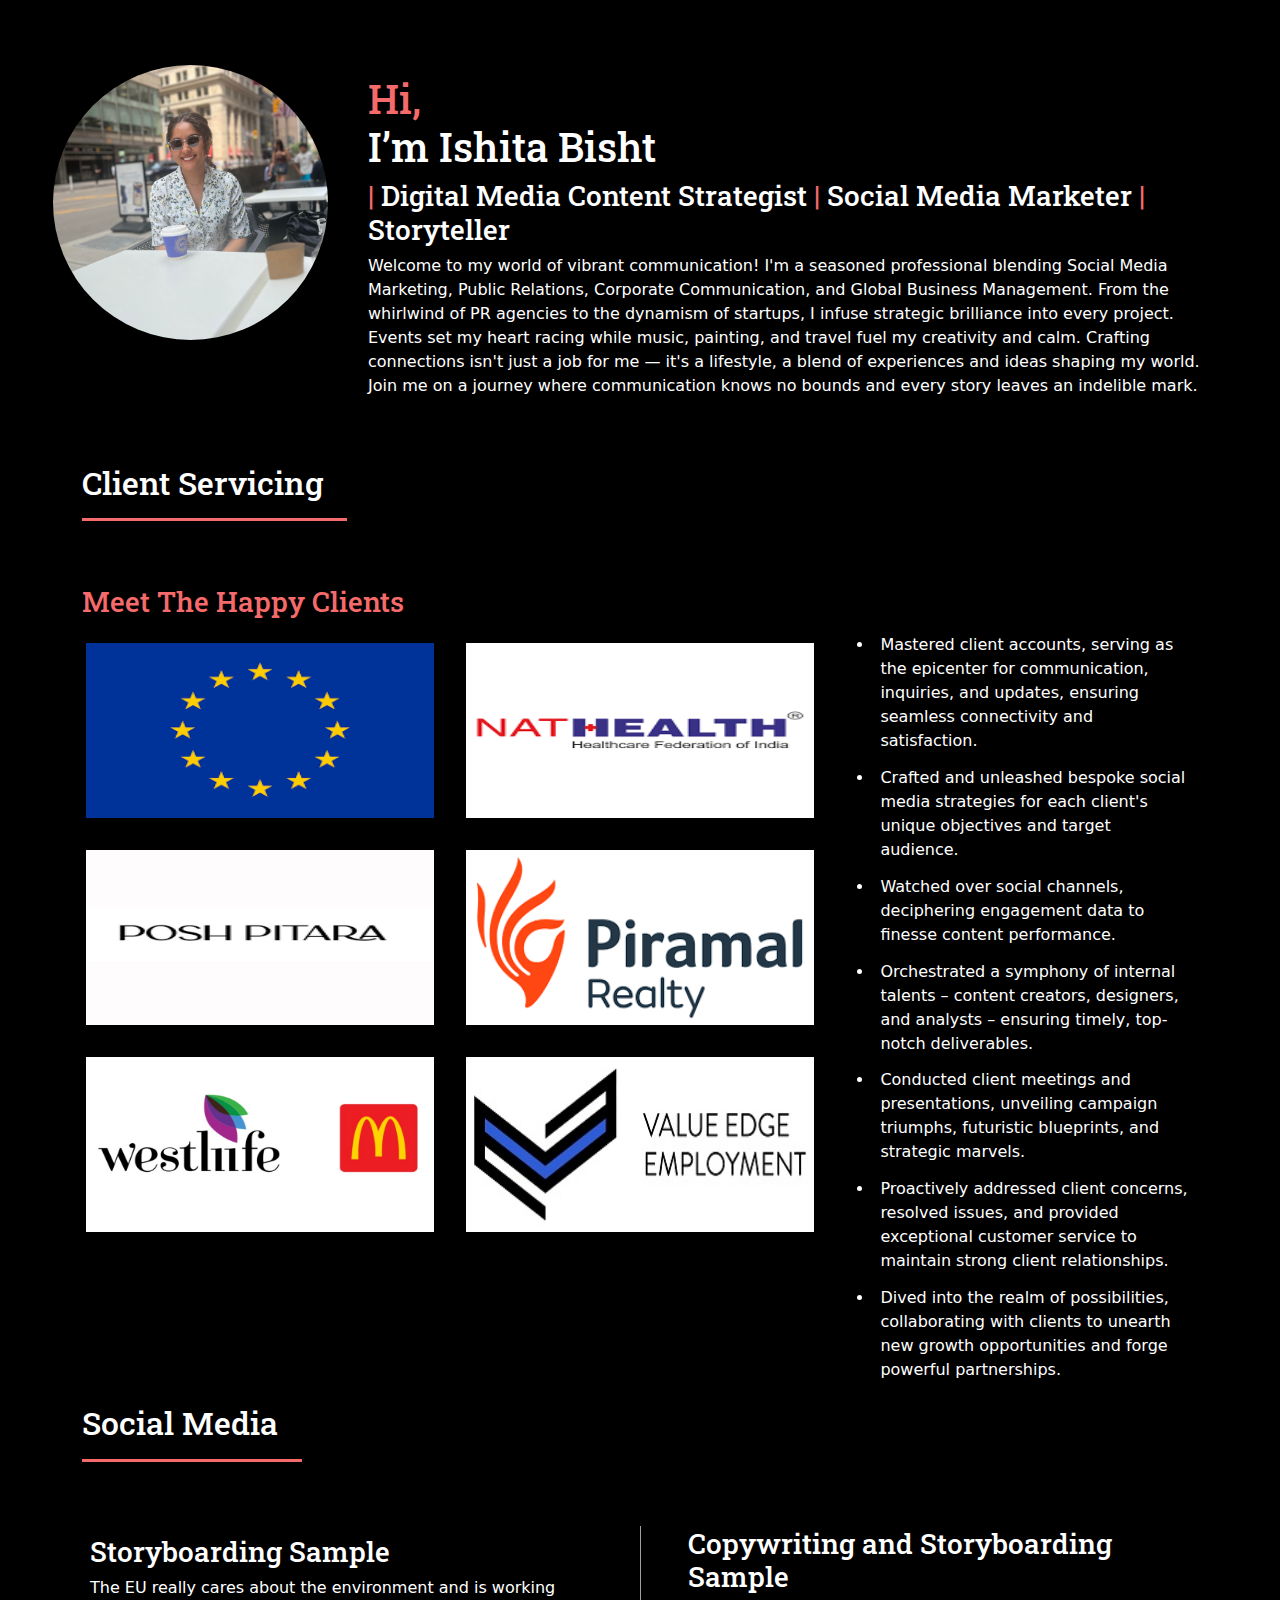
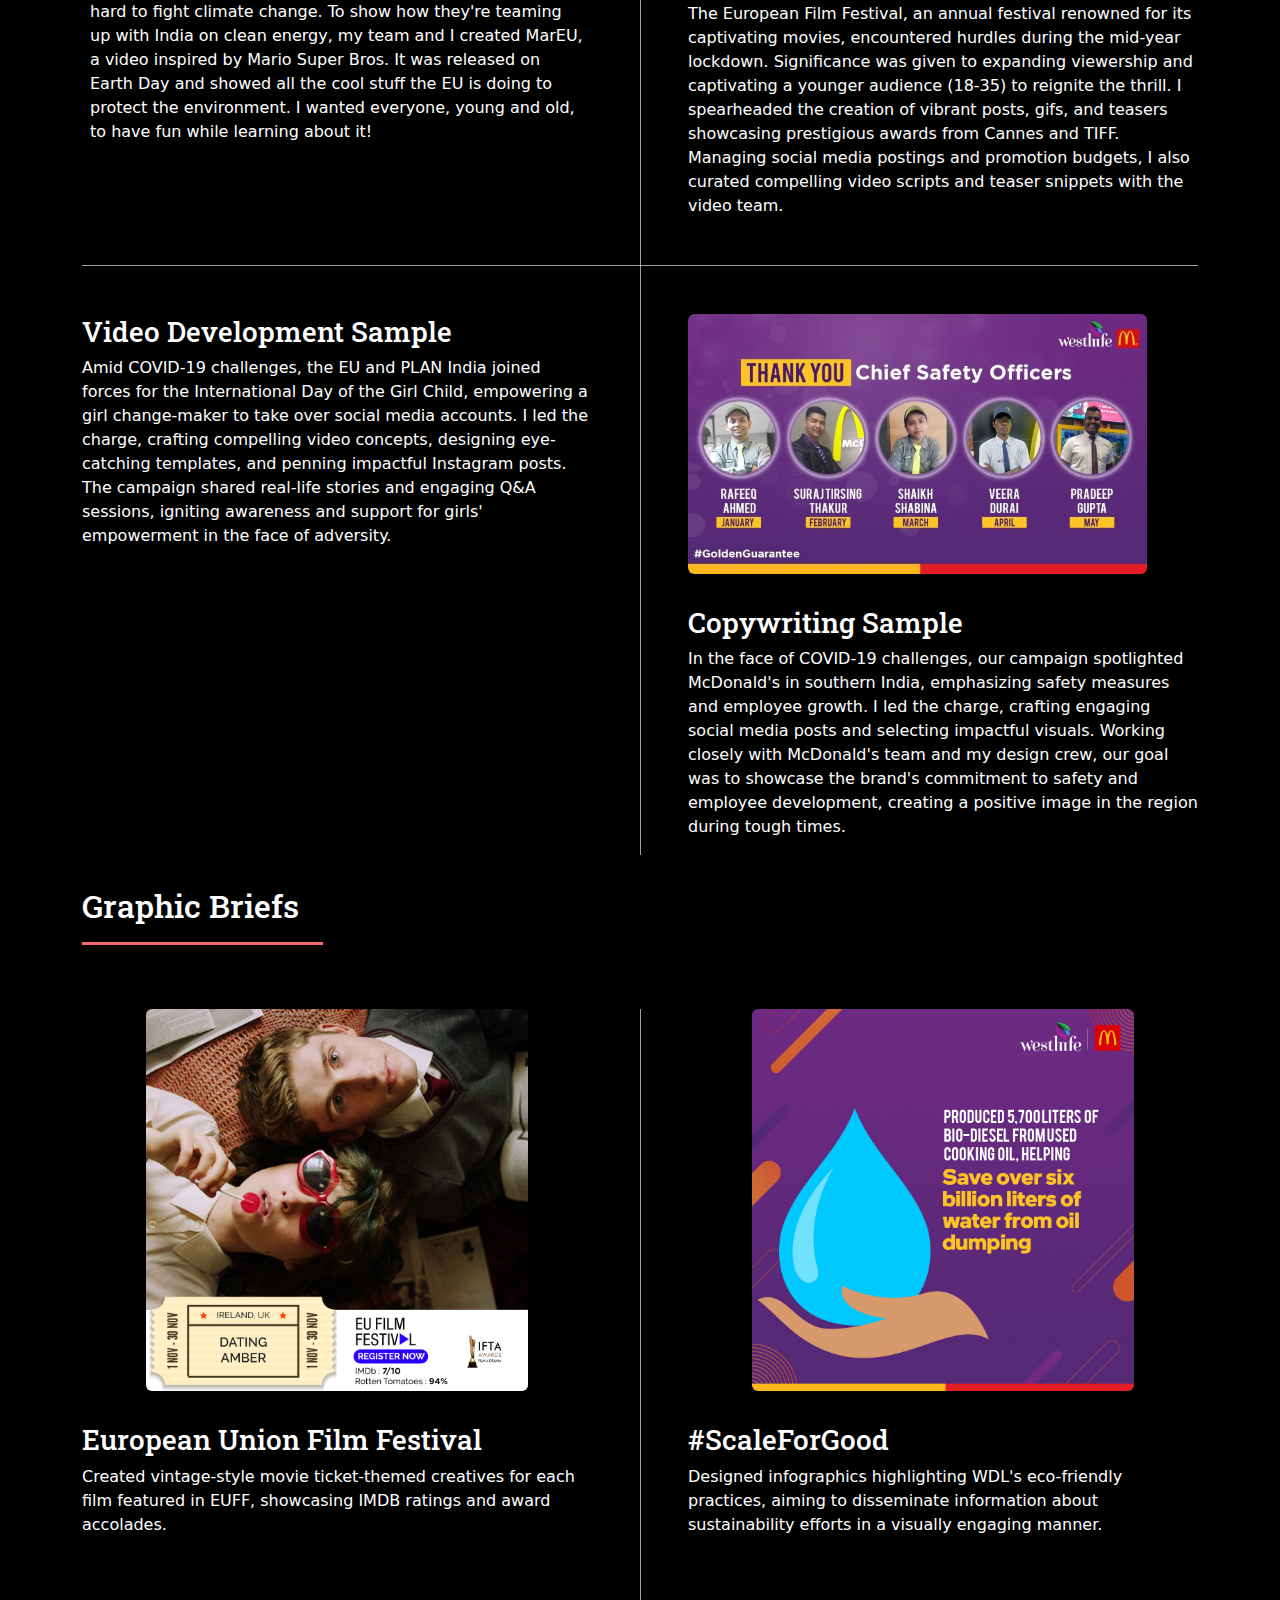
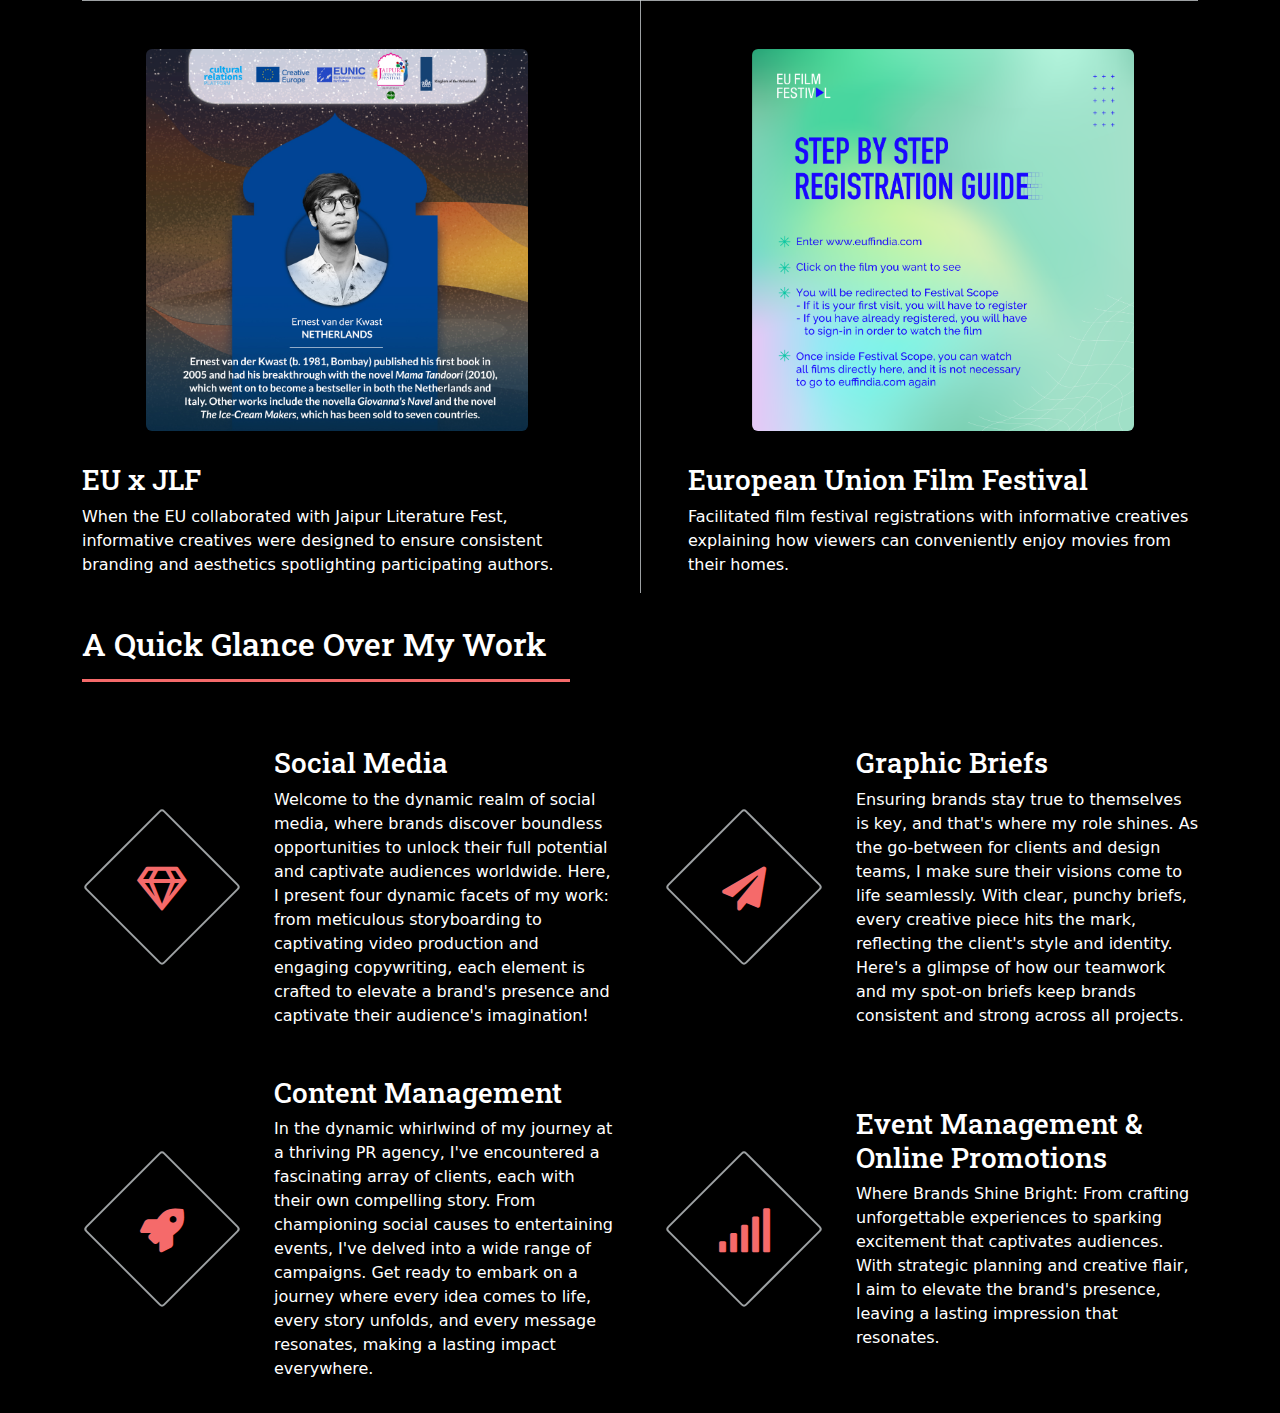
==== index.html @ 65bbedd8 "profile-designation fix" ====
<!DOCTYPE HTML>
<!--
	Editorial by HTML5 UP
	html5up.net | @ajlkn
	Free for personal and commercial use under the CCA 3.0 license (html5up.net/license)
-->
<html>

<head>
	<title>Ishita's Portfolio</title>
	<meta charset="utf-8" />
	<meta name="viewport" content="width=device-width, initial-scale=1, user-scalable=no" />
	<link rel="stylesheet" href="assets/css/main.css" />
	<!-- Bootstrap CSS -->
	<link href="https://cdn.jsdelivr.net/npm/bootstrap@5.3.0-alpha1/dist/css/bootstrap.min.css" rel="stylesheet">
	<!-- Bootstrap JavaScript (optional, if you need Bootstrap's JavaScript features) -->
	<script src="https://cdn.jsdelivr.net/npm/bootstrap@5.3.0-alpha1/dist/js/bootstrap.bundle.min.js"></script>

</head>

<body class="is-preload bg-black text-white">

	<!-- Wrapper -->
	<div id="wrapper">

		<!-- Main -->
		<div id="main">
			<div class="inner">

				<!-- Header -->
				<!-- <header id="header">
					<a href="index.html" class="logo"><strong>Portfolio</strong></a>
					<ul class="icons">
						<li><a href="#" class="icon brands fa-twitter"><span class="label">Twitter</span></a></li>
						<li><a href="#" class="icon brands fa-facebook-f"><span class="label">Facebook</span></a></li>
						<li><a href="https://www.linkedin.com/in/ishita-bisht/" target="_blank"
								class="icon brands fa-linkedin"><span class="label">LinkedIn</span></a></li>
						<li><a href="" class="icon brands fa-instagram"><span class="label">Instagram</span></a></li>
						<li><a href="#" class="icon brands fa-medium-m"><span class="label">Medium</span></a></li>
					</ul>
				</header> -->

				<!-- Banner -->
				<section id="banner">
					<div class="content row">
						<div class="description-container p-0">
							<div class="header">
								<div class="header-content-description row">
									<div class="col-md-3 card">
										<div class="image-container">
											<img src="images/self.jpg" class="rounded-circle" alt="Circular Image">
										</div>
										<div class="pt-3">
											<!-- <h6><i class="fa fa-envelope"></i> : <a
													href="mailto:ishita.bisht97@gmail.com">ishita.bisht97@gmail.com</a>
												<br>
												<i class="fas fa-phone-square-alt"> : </i> +1 647-330-8936
											</h6> -->
										</div>

									</div>
									<div class="col-md-9">
										<div class="header-content-about-description">
											<h1><span class="color-accent">Hi, </span> <br>I’m Ishita Bisht<br /></h1>
											<h3 class="profile-designation"><span class="color-accent"><br class="d-block d-sm-none">|</span>
												Digital Media Content Strategist <br class="d-block d-sm-none"> <span
													class="color-accent">| </span>
												Social Media Marketer <br class="d-block d-sm-none"> <span
													class="color-accent">| </span>Storyteller</h3>
											<div class="description">
												<p class="d-none d-sm-block">Welcome to my world of vibrant
													communication! I'm a seasoned professional blending Social Media
													Marketing, Public Relations, Corporate Communication, and Global
													Business Management. From the whirlwind of PR agencies to the
													dynamism of startups, I infuse strategic brilliance into every
													project. Events set my heart racing while music, painting, and
													travel fuel my creativity and calm. Crafting connections isn't just
													a job for me — it's a lifestyle, a blend of experiences and ideas
													shaping my world. Join me on a journey where communication knows no
													bounds and every story leaves an indelible mark. </p>
											</div>
											<p class="d-block d-sm-none">
												Welcome to my world of vibrant communication! I'm Ishita Bisht, a
												seasoned professional blending Social Media Marketing, Public
												Relations, Corporate Communication, and Global Business Management.
											</p>
										</div>
									</div>

								</div>

							</div>





						</div>

					</div>
			</div>

			<!-- <span class="image object profile">
									<img src="images/pic10.jpg" alt="" />
								</span> -->



			</section>

			<!-- Clients -->
			<section id="clients" class="section-bg">

				<div class="container">

					<div class="section-header">
						<header class="major">
							<h2>Client Servicing</h2>
						</header>

					</div>

					<div class="row">
						<h3 class="color-accent">Meet The Happy Clients</h3>
						<!-- Client Logos -->
						<div class="col-lg-8 col-md-8 col-sm-12 mb-4">
							<div class="row justify-content-around">
								<div class="col-xs-12 col-md-6 col-lg-6 col-xl-6 p-3">
									<div class="client-logo">
										<img src="images/EU_Logo.png" class="img-fluid" alt="">
										<div class="client-name-container">
											<!-- <span class="client-name-description">1) European Union</span> -->
										</div>
									</div>
								</div>
								<div class="col-xs-12 col-md-6 col-lg-6 col-xl-6 p-3">
									<div class="client-logo">
										<img src="images/NAT_Logo.png" class="img-fluid" alt="">
										<div class="client-name-container">
											<!-- <span class="client-name-description">2) Healthcare Federation of India</span> -->
										</div>
									</div>
								</div>
								<div class="col-xs-12 col-md-6 col-lg-6 col-xl-6 p-3">
									<div class="client-logo">
										<img src="images/PostPitara.png" class="img-fluid" alt="">
										<div class="client-name-container">
											<!-- <span class="client-name-description">3) Posh Pitara</span> -->
										</div>
									</div>
								</div>
								<div class="col-xs-12 col-md-6 col-lg-6 col-xl-6 p-3">
									<div class="client-logo">
										<img src="images/Primal_Logo.png" class="img-fluid" alt="">
										<div class="client-name-container">
											<!-- <span class="client-name-description">3) Posh Pitara</span> -->
										</div>
									</div>
								</div>
								<div class="col-xs-12 col-md-6 col-lg-6 col-xl-6 p-3">
									<div class="client-logo">
										<img src="images/WestlifeDevelopmentLogo.jpg" class="img-fluid" alt="">
										<div class="client-name-container">
											<!-- <span class="client-name-description">3) Posh Pitara</span> -->
										</div>
									</div>
								</div>
								<div class="col-xs-12 col-md-6 col-lg-6 col-xl-6 p-3">
									<div class="client-logo">
										<img src="images/VEE_Logo.jpeg" class="img-fluid" alt="">
										<div class="client-name-container">
											<!-- <span class="client-name-description">3) Posh Pitara</span> -->
										</div>
									</div>
								</div>
								<!-- Add more client logos as needed -->
							</div>
						</div>

						<!-- Bullet Points -->
						<div class="col-lg-4 col-md-4 col-sm-12">
							<div class="bullet-point-container">
								<ul>
									<li>Mastered client accounts, serving as the epicenter for communication, inquiries,
										and updates, ensuring seamless connectivity and satisfaction.</li>
									<li>Crafted and unleashed bespoke social media strategies for each client's unique
										objectives and target audience.</li>
									<li>Watched over social channels, deciphering engagement data to finesse content
										performance.</li>
									<li>Orchestrated a symphony of internal talents – content creators, designers, and
										analysts – ensuring timely, top-notch deliverables.</li>
									<li>Conducted client meetings and presentations, unveiling campaign triumphs,
										futuristic blueprints, and strategic marvels.</li>
									<li>Proactively addressed client concerns, resolved issues, and provided exceptional
										customer service to maintain strong client relationships.</li>
									<li>Dived into the realm of possibilities, collaborating with clients to unearth new
										growth opportunities and forge powerful partnerships.</li>
								</ul>
							</div>
						</div>
					</div>

					<!-- Add more rows for additional clients if needed -->

				</div>
			</section>

			<!-- Social Media Section -->
			<section id="socialMedia">
				<div class="container">
					<header class="major">
						<h2>Social Media</h2>
					</header>
					<div class="posts">
						<article>
							<div class="p-2">
								<a href="https://www.instagram.com/p/CN9RkbcHGs9/">
								<blockquote class="instagram-media"
									data-instgrm-permalink="https://www.instagram.com/p/CN9RkbcHGs9/"
									data-instgrm-version="13">
								</blockquote>
								</a>
								<h3>Storyboarding Sample</h3>
								<p>The EU really cares about the environment and is working hard to fight climate
									change. To show how they're teaming up with India on clean energy, my team and I
									created MarEU, a video inspired by Mario Super Bros. It was released on Earth Day
									and showed all the cool stuff the EU is doing to protect the environment. I wanted
									everyone, young and old, to have fun while learning about it!</p>
							</div>

						</article>
						<article>
							<a href="https://www.instagram.com/p/CQYXyMuDKpq/">
							<blockquote class="instagram-media"
								data-instgrm-permalink="https://www.instagram.com/p/CQYXyMuDKpq/"
								data-instgrm-version="13"></blockquote>
							</a>
							<h3>Copywriting and Storyboarding Sample</h3>
							<p>The European Film Festival, an annual festival renowned for its captivating movies, encountered hurdles during the
								mid-year lockdown. Significance was given to expanding viewership and captivating a younger audience (18-35) to
								reignite the thrill. I spearheaded the creation of vibrant posts, gifs, and teasers showcasing prestigious awards
								from Cannes and TIFF. Managing social media postings and promotion budgets, I also curated compelling video scripts
								and teaser snippets with the video team.</p>

						</article>
						<article>
							<a href="https://www.instagram.com/p/CU5A7CZFeb8/">
							<blockquote class="instagram-media"
								data-instgrm-permalink="https://www.instagram.com/p/CU5A7CZFeb8/"
								data-instgrm-version="13"></blockquote>
							</a>
							<h3>Video Development Sample</h3>
							<p>Amid COVID-19 challenges, the EU and PLAN India joined forces for the International Day of the Girl Child, empowering
								a girl change-maker to take over social media accounts. I led the charge, crafting compelling video concepts,
								designing eye-catching templates, and penning impactful Instagram posts. The campaign shared real-life stories and
								engaging Q&A sessions, igniting awareness and support for girls' empowerment in the face of adversity.</p>
							</article>
						<article>
							<div class="linkedStoryBoardSample">
								<a href="https://www.linkedin.com/in/pradeep-gupta-9b5470193/recent-activity/all/"
									class="image"><img src="images/pic05.jpg" alt="" /></a>
								<h3>Copywriting Sample</h3>
								<p>In the face of COVID-19 challenges, our campaign spotlighted McDonald's in southern India, emphasizing safety
									measures and employee growth. I led the charge, crafting engaging social media posts and selecting impactful
									visuals. Working closely with McDonald's team and my design crew, our goal was to showcase the brand's commitment to
									safety and employee development, creating a positive image in the region during tough times.</p>
						</article>
					</div>

					<!-- Section -->
					<section>
						<header class="major">
							<h2>Graphic Briefs</h2>
						</header>
						<div class="posts">
							<article>
								<div class="Graphicbrief image"><img src="images/Graphicbrief1.jpg" alt="" /></div>
								<h3>European Union Film Festival</h3>
								<p>Created vintage-style movie ticket-themed creatives for each film featured in EUFF,
									showcasing IMDB ratings and award accolades.</p>
								<ul class="actions">
									<!-- <li><a href="https://www.linkedin.com/in/pradeep-gupta-9b5470193/recent-activity/all/"
												class="button">More</a></li> -->
								</ul>
							</article>
							<article>
								<div class="Graphicbrief image"><img src="images/GraphicBrief2.jpg" alt="" /></div>
								<h3>#ScaleForGood</h3>
								<p>Designed infographics highlighting WDL's eco-friendly practices, aiming to
									disseminate information about sustainability efforts in a visually engaging manner.
								</p>
								<ul class="actions">
									<!-- <li><a href="#" class="button">More</a></li> -->
								</ul>
							</article>
							<article>
								<div class="Graphicbrief image"><img src="images/GraphicBrief3.jpg" alt="" /></div>
								<h3>EU x JLF</h3>
								<p>When the EU collaborated with Jaipur Literature Fest, informative creatives were
									designed to ensure consistent branding and aesthetics spotlighting participating
									authors.</p>
								<ul class="actions">
									<!-- <li><a href="#" class="button">More</a></li> -->
								</ul>
							</article>
							<article>
								<div class="Graphicbrief image"><img src="images/GraphicBrief4.png" alt="" /></div>
								<h3>European Union Film Festival</h3>
								<p>Facilitated film festival registrations with informative creatives explaining how
									viewers can conveniently enjoy movies from their homes.</p>
								<ul class="actions">
									<!-- <li><a href="#" class="button">More</a></li> -->
								</ul>
							</article>

						</div>
					</section>

					<!-- Section - Quick Glance Over My Work -->
					<section>
						<header class="major">
							<h2>A Quick Glance Over My Work</h2>
						</header>
						<div class="features">
							<article>
								<span class="icon fa-gem"></span>
								<div class="content">
									<h3>Social Media</h3>
									<p>Welcome to the dynamic realm of social media, where brands discover boundless
										opportunities to unlock their full potential and captivate audiences worldwide.
										Here, I present four dynamic facets of my work: from meticulous storyboarding to
										captivating video production and engaging copywriting, each element is crafted
										to elevate a brand's presence and captivate their audience's imagination!</p>
								</div>
							</article>
							<article>
								<span class="icon solid fa-paper-plane"></span>
								<div class="content">
									<h3>Graphic Briefs </h3>
									<p>Ensuring brands stay true to themselves is key, and that's where my role shines.
										As the go-between for clients and design teams, I make sure their visions come
										to life seamlessly. With clear, punchy briefs, every creative piece hits the
										mark, reflecting the client's style and identity. Here's a glimpse of how our
										teamwork and my spot-on briefs keep brands consistent and strong across all
										projects.</p>
								</div>
							</article>
							<article>
								<span class="icon solid fa-rocket"></span>
								<div class="content">
									<h3>Content Management</h3>
									<p>In the dynamic whirlwind of my journey at a thriving PR agency, I've encountered a fascinating array of clients, each
										with their own compelling story. From championing social causes to entertaining events, I've delved into a wide
										range of campaigns. Get ready to embark on a journey where every idea comes to life, every story unfolds, and every
										message resonates, making a lasting impact everywhere.</p>
									</div>
							</article>
							<article>
								<span class="icon solid fa-signal"></span>
								<div class="content">
									<h3>Event Management & Online Promotions</h3>
									<p>Where Brands Shine Bright: From crafting unforgettable experiences to sparking
										excitement that captivates audiences. With strategic planning and creative
										flair, I aim to elevate the brand's presence, leaving a lasting impression that
										resonates.</p>
								</div>
							</article>
						</div>
					</section>

				</div>

			</section>
		</div>


	</div>
	</div>

	</div>

	<!-- Scripts -->
	<script src="assets/js/jquery.min.js"></script>
	<script src="assets/js/browser.min.js"></script>
	<script src="assets/js/breakpoints.min.js"></script>
	<script src="assets/js/util.js"></script>
	<script src="assets/js/main.js"></script>
	<script async="" src="//www.instagram.com/embed.js"></script>

</body>

</html>
---- assets/css/main.css ----
@import url(fontawesome-all.min.css);
@import url("https://fonts.googleapis.com/css?family=Open+Sans:400,600,400italic,600italic|Roboto+Slab:400,700");
/*
	Editorial by HTML5 UP
	html5up.net | @ajlkn
	Free for personal and commercial use under the CCA 3.0 license (html5up.net/license)
*/
html, body, div, span, applet, object,
iframe, h1, h2, h3, h4, h5, h6, p, blockquote,
pre, a, abbr, acronym, address, big, cite,
code, del, dfn, em, img, ins, kbd, q, s, samp,
small, strike, strong, sub, sup, tt, var, b,
u, i, center, dl, dt, dd, ol, ul, li, fieldset,
form, label, legend, table, caption, tbody,
tfoot, thead, tr, th, td, article, aside,
canvas, details, embed, figure, figcaption,
footer, header, hgroup, menu, nav, output, ruby,
section, summary, time, mark, audio, video {
  margin: 0;
  padding: 0;
  border: 0;
  font-size: 100%;
  font: inherit;
  vertical-align: baseline; }

article, aside, details, figcaption, figure,
footer, header, hgroup, menu, nav, section {
  display: block; }

body {
  line-height: 1; }

ol, ul {
  list-style: none; }

blockquote, q {
  quotes: none; }
  blockquote:before, blockquote:after, q:before, q:after {
    content: '';
    content: none; }

table {
  border-collapse: collapse;
  border-spacing: 0; }

body {
  -webkit-text-size-adjust: none; }

mark {
  background-color: transparent;
  color: inherit; }

input::-moz-focus-inner {
  border: 0;
  padding: 0; }

input, select, textarea {
  -moz-appearance: none;
  -webkit-appearance: none;
  -ms-appearance: none;
  appearance: none; }

/* Basic */
@-ms-viewport {
  width: device-width; }

body {
  -ms-overflow-style: scrollbar; }

@media screen and (max-width: 480px) {
  html, body {
    min-width: 320px; } }

html {
  box-sizing: border-box; }

*, *:before, *:after {
  box-sizing: inherit; }

body {
  background: #000; }
  body.is-preload *, body.is-preload *:before, body.is-preload *:after, body.is-resizing *, body.is-resizing *:before, body.is-resizing *:after {
    -moz-animation: none !important;
    -webkit-animation: none !important;
    -ms-animation: none !important;
    animation: none !important;
    -moz-transition: none !important;
    -webkit-transition: none !important;
    -ms-transition: none !important;
    transition: none !important; }

/* Type */
body, input, select, textarea {
  color: #7f888f;
  font-family: "Open Sans", sans-serif;
  font-size: 13pt;
  font-weight: 400;
  line-height: 1.65; }
  @media screen and (max-width: 1680px) {
    body, input, select, textarea {
      font-size: 11pt; } }
  @media screen and (max-width: 1280px) {
    body, input, select, textarea {
      font-size: 10pt; } }
  @media screen and (max-width: 360px) {
    body, input, select, textarea {
      font-size: 9pt; } }

a {
  -moz-transition: color 0.2s ease-in-out, border-bottom-color 0.2s ease-in-out;
  -webkit-transition: color 0.2s ease-in-out, border-bottom-color 0.2s ease-in-out;
  -ms-transition: color 0.2s ease-in-out, border-bottom-color 0.2s ease-in-out;
  transition: color 0.2s ease-in-out, border-bottom-color 0.2s ease-in-out;
  border-bottom: dotted 1px;
  color: #f56a6a;
  text-decoration: none; }
  a:hover {
    border-bottom-color: #f56a6a;
    color: #fff !important;}
    a:hover strong {
      color: inherit; }

strong, b {
  color: #3d4449;
  font-weight: 600; }

em, i {
  font-style: italic; }

p {
  margin: 0 0 2em 0; }

h1, h2, h3, h4, h5, h6 {
  color: #ffffff;
  font-family: "Roboto Slab", serif;
  font-weight: 700;
  line-height: 1.5;
  margin: 0 0 1em 0; }
  h1 a, h2 a, h3 a, h4 a, h5 a, h6 a {
    color: inherit;
    text-decoration: none;
    border-bottom: 0; }

h1 {
  font-size: 4em;
  margin: 0 0 0.5em 0;
  line-height: 1.3; }

h2 {
  font-size: 1.75em; }

h3 {
  font-size: 1.25em; }

h4 {
  font-size: 1.1em; }

h5 {
  font-size: 0.9em; }

h6 {
  font-size: 0.7em; }

@media screen and (max-width: 1680px) {
  h1 {
    font-size: 3.5em; } }

@media screen and (max-width: 980px) {
  h1 {
    font-size: 3.25em; } }

@media screen and (max-width: 736px) {
  h1 {
    font-size: 2em;
    line-height: 1.4; }
  h2 {
    font-size: 1.5em; } }

sub {
  font-size: 0.8em;
  position: relative;
  top: 0.5em; }

sup {
  font-size: 0.8em;
  position: relative;
  top: -0.5em; }

blockquote {
  border-left: solid 3px rgba(210, 215, 217, 0.75);
  font-style: italic;
  margin: 0 0 2em 0;
  padding: 0.5em 0 0.5em 2em; }

code {
  background: rgba(230, 235, 237, 0.25);
  border-radius: 0.375em;
  border: solid 1px rgba(210, 215, 217, 0.75);
  font-family: "Courier New", monospace;
  font-size: 0.9em;
  margin: 0 0.25em;
  padding: 0.25em 0.65em; }

pre {
  -webkit-overflow-scrolling: touch;
  font-family: "Courier New", monospace;
  font-size: 0.9em;
  margin: 0 0 2em 0; }
  pre code {
    display: block;
    line-height: 1.75;
    padding: 1em 1.5em;
    overflow-x: auto; }

hr {
  border: 0;
  border-bottom: solid 1px rgba(210, 215, 217, 0.75);
  margin: 2em 0; }
  hr.major {
    margin: 3em 0; }

.align-left {
  text-align: left; }

.align-center {
  text-align: center; }

.align-right {
  text-align: right; }

/* Row */
.row {
  display: flex;
  flex-wrap: wrap;
  box-sizing: border-box;
  align-items: stretch; }
  .row > * {
    box-sizing: border-box; }
  .row.gtr-uniform > * > :last-child {
    margin-bottom: 0; }
  .row.aln-left {
    justify-content: flex-start; }
  .row.aln-center {
    justify-content: center; }
  .row.aln-right {
    justify-content: flex-end; }
  .row.aln-top {
    align-items: flex-start; }
  .row.aln-middle {
    align-items: center; }
  .row.aln-bottom {
    align-items: flex-end; }
  .row > .imp {
    order: -1; }
  .row > .col-1 {
    width: 8.33333%; }
  .row > .off-1 {
    margin-left: 8.33333%; }
  .row > .col-2 {
    width: 16.66667%; }
  .row > .off-2 {
    margin-left: 16.66667%; }
  .row > .col-3 {
    width: 25%; }
  .row > .off-3 {
    margin-left: 25%; }
  .row > .col-4 {
    width: 33.33333%; }
  .row > .off-4 {
    margin-left: 33.33333%; }
  .row > .col-5 {
    width: 41.66667%; }
  .row > .off-5 {
    margin-left: 41.66667%; }
  .row > .col-6 {
    width: 50%; }
  .row > .off-6 {
    margin-left: 50%; }
  .row > .col-7 {
    width: 58.33333%; }
  .row > .off-7 {
    margin-left: 58.33333%; }
  .row > .col-8 {
    width: 66.66667%; }
  .row > .off-8 {
    margin-left: 66.66667%; }
  .row > .col-9 {
    width: 75%; }
  .row > .off-9 {
    margin-left: 75%; }
  .row > .col-10 {
    width: 83.33333%; }
  .row > .off-10 {
    margin-left: 83.33333%; }
  .row > .col-11 {
    width: 91.66667%; }
  .row > .off-11 {
    margin-left: 91.66667%; }
  .row > .col-12 {
    width: 100%; }
  .row > .off-12 {
    margin-left: 100%; }
  .row.gtr-0 {
    margin-top: 0;
    margin-left: 0em; }
    .row.gtr-0 > * {
      padding: 0 0 0 0em; }
    .row.gtr-0.gtr-uniform {
      margin-top: 0em; }
      .row.gtr-0.gtr-uniform > * {
        padding-top: 0em; }
  .row.gtr-25 {
    margin-top: 0;
    margin-left: -0.375em; }
    .row.gtr-25 > * {
      padding: 0 0 0 0.375em; }
    .row.gtr-25.gtr-uniform {
      margin-top: -0.375em; }
      .row.gtr-25.gtr-uniform > * {
        padding-top: 0.375em; }
  .row.gtr-50 {
    margin-top: 0;
    margin-left: -0.75em; }
    .row.gtr-50 > * {
      padding: 0 0 0 0.75em; }
    .row.gtr-50.gtr-uniform {
      margin-top: -0.75em; }
      .row.gtr-50.gtr-uniform > * {
        padding-top: 0.75em; }
  .row {
    margin-top: 0;
    margin-left: -1.5em; }
    .row > * {
      padding: 0 0 0 1.5em; }
    .row.gtr-uniform {
      margin-top: -1.5em; }
      .row.gtr-uniform > * {
        padding-top: 1.5em; }
  .row.gtr-150 {
    margin-top: 0;
    margin-left: -2.25em; }
    .row.gtr-150 > * {
      padding: 0 0 0 2.25em; }
    .row.gtr-150.gtr-uniform {
      margin-top: -2.25em; }
      .row.gtr-150.gtr-uniform > * {
        padding-top: 2.25em; }
  .row.gtr-200 {
    margin-top: 0;
    margin-left: -3em; }
    .row.gtr-200 > * {
      padding: 0 0 0 3em; }
    .row.gtr-200.gtr-uniform {
      margin-top: -3em; }
      .row.gtr-200.gtr-uniform > * {
        padding-top: 3em; }
  @media screen and (max-width: 1680px) {
    .row {
      display: flex;
      flex-wrap: wrap;
      box-sizing: border-box;
      align-items: stretch; }
      .row > * {
        box-sizing: border-box; }
      .row.gtr-uniform > * > :last-child {
        margin-bottom: 0; }
      .row.aln-left {
        justify-content: flex-start; }
      .row.aln-center {
        justify-content: center; }
      .row.aln-right {
        justify-content: flex-end; }
      .row.aln-top {
        align-items: flex-start; }
      .row.aln-middle {
        align-items: center; }
      .row.aln-bottom {
        align-items: flex-end; }
      .row > .imp-xlarge {
        order: -1; }
      .row > .col-1-xlarge {
        width: 8.33333%; }
      .row > .off-1-xlarge {
        margin-left: 8.33333%; }
      .row > .col-2-xlarge {
        width: 16.66667%; }
      .row > .off-2-xlarge {
        margin-left: 16.66667%; }
      .row > .col-3-xlarge {
        width: 25%; }
      .row > .off-3-xlarge {
        margin-left: 25%; }
      .row > .col-4-xlarge {
        width: 33.33333%; }
      .row > .off-4-xlarge {
        margin-left: 33.33333%; }
      .row > .col-5-xlarge {
        width: 41.66667%; }
      .row > .off-5-xlarge {
        margin-left: 41.66667%; }
      .row > .col-6-xlarge {
        width: 50%; }
      .row > .off-6-xlarge {
        margin-left: 50%; }
      .row > .col-7-xlarge {
        width: 58.33333%; }
      .row > .off-7-xlarge {
        margin-left: 58.33333%; }
      .row > .col-8-xlarge {
        width: 66.66667%; }
      .row > .off-8-xlarge {
        margin-left: 66.66667%; }
      .row > .col-9-xlarge {
        width: 75%; }
      .row > .off-9-xlarge {
        margin-left: 75%; }
      .row > .col-10-xlarge {
        width: 83.33333%; }
      .row > .off-10-xlarge {
        margin-left: 83.33333%; }
      .row > .col-11-xlarge {
        width: 91.66667%; }
      .row > .off-11-xlarge {
        margin-left: 91.66667%; }
      .row > .col-12-xlarge {
        width: 100%; }
      .row > .off-12-xlarge {
        margin-left: 100%; }
      .row.gtr-0 {
        margin-top: 0;
        margin-left: 0em; }
        .row.gtr-0 > * {
          padding: 0 0 0 0em; }
        .row.gtr-0.gtr-uniform {
          margin-top: 0em; }
          .row.gtr-0.gtr-uniform > * {
            padding-top: 0em; }
      .row.gtr-25 {
        margin-top: 0;
        margin-left: -0.375em; }
        .row.gtr-25 > * {
          padding: 0 0 0 0.375em; }
        .row.gtr-25.gtr-uniform {
          margin-top: -0.375em; }
          .row.gtr-25.gtr-uniform > * {
            padding-top: 0.375em; }
      .row.gtr-50 {
        margin-top: 0;
        margin-left: -0.75em; }
        .row.gtr-50 > * {
          padding: 0 0 0 0.75em; }
        .row.gtr-50.gtr-uniform {
          margin-top: -0.75em; }
          .row.gtr-50.gtr-uniform > * {
            padding-top: 0.75em; }
      .row {
        margin-top: 0;
        margin-left: -1.5em; }
        .row > * {
          padding: 0 0 0 1.5em; }
        .row.gtr-uniform {
          margin-top: -1.5em; }
          .row.gtr-uniform > * {
            padding-top: 1.5em; }
      .row.gtr-150 {
        margin-top: 0;
        margin-left: -2.25em; }
        .row.gtr-150 > * {
          padding: 0 0 0 2.25em; }
        .row.gtr-150.gtr-uniform {
          margin-top: -2.25em; }
          .row.gtr-150.gtr-uniform > * {
            padding-top: 2.25em; }
      .row.gtr-200 {
        margin-top: 0;
        margin-left: -3em; }
        .row.gtr-200 > * {
          padding: 0 0 0 3em; }
        .row.gtr-200.gtr-uniform {
          margin-top: -3em; }
          .row.gtr-200.gtr-uniform > * {
            padding-top: 3em; } }
  @media screen and (max-width: 1280px) {
    .row {
      display: flex;
      flex-wrap: wrap;
      box-sizing: border-box;
      align-items: stretch; }
      .row > * {
        box-sizing: border-box; }
      .row.gtr-uniform > * > :last-child {
        margin-bottom: 0; }
      .row.aln-left {
        justify-content: flex-start; }
      .row.aln-center {
        justify-content: center; }
      .row.aln-right {
        justify-content: flex-end; }
      .row.aln-top {
        align-items: flex-start; }
      .row.aln-middle {
        align-items: center; }
      .row.aln-bottom {
        align-items: flex-end; }
      .row > .imp-large {
        order: -1; }
      .row > .col-1-large {
        width: 8.33333%; }
      .row > .off-1-large {
        margin-left: 8.33333%; }
      .row > .col-2-large {
        width: 16.66667%; }
      .row > .off-2-large {
        margin-left: 16.66667%; }
      .row > .col-3-large {
        width: 25%; }
      .row > .off-3-large {
        margin-left: 25%; }
      .row > .col-4-large {
        width: 33.33333%; }
      .row > .off-4-large {
        margin-left: 33.33333%; }
      .row > .col-5-large {
        width: 41.66667%; }
      .row > .off-5-large {
        margin-left: 41.66667%; }
      .row > .col-6-large {
        width: 50%; }
      .row > .off-6-large {
        margin-left: 50%; }
      .row > .col-7-large {
        width: 58.33333%; }
      .row > .off-7-large {
        margin-left: 58.33333%; }
      .row > .col-8-large {
        width: 66.66667%; }
      .row > .off-8-large {
        margin-left: 66.66667%; }
      .row > .col-9-large {
        width: 75%; }
      .row > .off-9-large {
        margin-left: 75%; }
      .row > .col-10-large {
        width: 83.33333%; }
      .row > .off-10-large {
        margin-left: 83.33333%; }
      .row > .col-11-large {
        width: 91.66667%; }
      .row > .off-11-large {
        margin-left: 91.66667%; }
      .row > .col-12-large {
        width: 100%; }
      .row > .off-12-large {
        margin-left: 100%; }
      .row.gtr-0 {
        margin-top: 0;
        margin-left: 0em; }
        .row.gtr-0 > * {
          padding: 0 0 0 0em; }
        .row.gtr-0.gtr-uniform {
          margin-top: 0em; }
          .row.gtr-0.gtr-uniform > * {
            padding-top: 0em; }
      .row.gtr-25 {
        margin-top: 0;
        margin-left: -0.375em; }
        .row.gtr-25 > * {
          padding: 0 0 0 0.375em; }
        .row.gtr-25.gtr-uniform {
          margin-top: -0.375em; }
          .row.gtr-25.gtr-uniform > * {
            padding-top: 0.375em; }
      .row.gtr-50 {
        margin-top: 0;
        margin-left: -0.75em; }
        .row.gtr-50 > * {
          padding: 0 0 0 0.75em; }
        .row.gtr-50.gtr-uniform {
          margin-top: -0.75em; }
          .row.gtr-50.gtr-uniform > * {
            padding-top: 0.75em; }
      .row {
        margin-top: 0;
        margin-left: -1.5em; }
        .row > * {
          padding: 0 0 0 1.5em; }
        .row.gtr-uniform {
          margin-top: -1.5em; }
          .row.gtr-uniform > * {
            padding-top: 1.5em; }
      .row.gtr-150 {
        margin-top: 0;
        margin-left: -2.25em; }
        .row.gtr-150 > * {
          padding: 0 0 0 2.25em; }
        .row.gtr-150.gtr-uniform {
          margin-top: -2.25em; }
          .row.gtr-150.gtr-uniform > * {
            padding-top: 2.25em; }
      .row.gtr-200 {
        margin-top: 0;
        margin-left: -3em; }
        .row.gtr-200 > * {
          padding: 0 0 0 3em; }
        .row.gtr-200.gtr-uniform {
          margin-top: -3em; }
          .row.gtr-200.gtr-uniform > * {
            padding-top: 3em; } }
  @media screen and (max-width: 980px) {
    .row {
      display: flex;
      flex-wrap: wrap;
      box-sizing: border-box;
      align-items: stretch; }
      .row > * {
        box-sizing: border-box; }
      .row.gtr-uniform > * > :last-child {
        margin-bottom: 0; }
      .row.aln-left {
        justify-content: flex-start; }
      .row.aln-center {
        justify-content: center; }
      .row.aln-right {
        justify-content: flex-end; }
      .row.aln-top {
        align-items: flex-start; }
      .row.aln-middle {
        align-items: center; }
      .row.aln-bottom {
        align-items: flex-end; }
      .row > .imp-medium {
        order: -1; }
      .row > .col-1-medium {
        width: 8.33333%; }
      .row > .off-1-medium {
        margin-left: 8.33333%; }
      .row > .col-2-medium {
        width: 16.66667%; }
      .row > .off-2-medium {
        margin-left: 16.66667%; }
      .row > .col-3-medium {
        width: 25%; }
      .row > .off-3-medium {
        margin-left: 25%; }
      .row > .col-4-medium {
        width: 33.33333%; }
      .row > .off-4-medium {
        margin-left: 33.33333%; }
      .row > .col-5-medium {
        width: 41.66667%; }
      .row > .off-5-medium {
        margin-left: 41.66667%; }
      .row > .col-6-medium {
        width: 50%; }
      .row > .off-6-medium {
        margin-left: 50%; }
      .row > .col-7-medium {
        width: 58.33333%; }
      .row > .off-7-medium {
        margin-left: 58.33333%; }
      .row > .col-8-medium {
        width: 66.66667%; }
      .row > .off-8-medium {
        margin-left: 66.66667%; }
      .row > .col-9-medium {
        width: 75%; }
      .row > .off-9-medium {
        margin-left: 75%; }
      .row > .col-10-medium {
        width: 83.33333%; }
      .row > .off-10-medium {
        margin-left: 83.33333%; }
      .row > .col-11-medium {
        width: 91.66667%; }
      .row > .off-11-medium {
        margin-left: 91.66667%; }
      .row > .col-12-medium {
        width: 100%; }
      .row > .off-12-medium {
        margin-left: 100%; }
      .row.gtr-0 {
        margin-top: 0;
        margin-left: 0em; }
        .row.gtr-0 > * {
          padding: 0 0 0 0em; }
        .row.gtr-0.gtr-uniform {
          margin-top: 0em; }
          .row.gtr-0.gtr-uniform > * {
            padding-top: 0em; }
      .row.gtr-25 {
        margin-top: 0;
        margin-left: -0.375em; }
        .row.gtr-25 > * {
          padding: 0 0 0 0.375em; }
        .row.gtr-25.gtr-uniform {
          margin-top: -0.375em; }
          .row.gtr-25.gtr-uniform > * {
            padding-top: 0.375em; }
      .row.gtr-50 {
        margin-top: 0;
        margin-left: -0.75em; }
        .row.gtr-50 > * {
          padding: 0 0 0 0.75em; }
        .row.gtr-50.gtr-uniform {
          margin-top: -0.75em; }
          .row.gtr-50.gtr-uniform > * {
            padding-top: 0.75em; }
      .row {
        margin-top: 0;
        margin-left: -1.5em; }
        .row > * {
          padding: 0 0 0 1.5em; }
        .row.gtr-uniform {
          margin-top: -1.5em; }
          .row.gtr-uniform > * {
            padding-top: 1.5em; }
      .row.gtr-150 {
        margin-top: 0;
        margin-left: -2.25em; }
        .row.gtr-150 > * {
          padding: 0 0 0 2.25em; }
        .row.gtr-150.gtr-uniform {
          margin-top: -2.25em; }
          .row.gtr-150.gtr-uniform > * {
            padding-top: 2.25em; }
      .row.gtr-200 {
        margin-top: 0;
        margin-left: -3em; }
        .row.gtr-200 > * {
          padding: 0 0 0 3em; }
        .row.gtr-200.gtr-uniform {
          margin-top: -3em; }
          .row.gtr-200.gtr-uniform > * {
            padding-top: 3em; } }
  @media screen and (max-width: 736px) {
    .row {
      display: flex;
      flex-wrap: wrap;
      box-sizing: border-box;
      align-items: stretch; }
      .row > * {
        box-sizing: border-box; }
      .row.gtr-uniform > * > :last-child {
        margin-bottom: 0; }
      .row.aln-left {
        justify-content: flex-start; }
      .row.aln-center {
        justify-content: center; }
      .row.aln-right {
        justify-content: flex-end; }
      .row.aln-top {
        align-items: flex-start; }
      .row.aln-middle {
        align-items: center; }
      .row.aln-bottom {
        align-items: flex-end; }
      .row > .imp-small {
        order: -1; }
      .row > .col-1-small {
        width: 8.33333%; }
      .row > .off-1-small {
        margin-left: 8.33333%; }
      .row > .col-2-small {
        width: 16.66667%; }
      .row > .off-2-small {
        margin-left: 16.66667%; }
      .row > .col-3-small {
        width: 25%; }
      .row > .off-3-small {
        margin-left: 25%; }
      .row > .col-4-small {
        width: 33.33333%; }
      .row > .off-4-small {
        margin-left: 33.33333%; }
      .row > .col-5-small {
        width: 41.66667%; }
      .row > .off-5-small {
        margin-left: 41.66667%; }
      .row > .col-6-small {
        width: 50%; }
      .row > .off-6-small {
        margin-left: 50%; }
      .row > .col-7-small {
        width: 58.33333%; }
      .row > .off-7-small {
        margin-left: 58.33333%; }
      .row > .col-8-small {
        width: 66.66667%; }
      .row > .off-8-small {
        margin-left: 66.66667%; }
      .row > .col-9-small {
        width: 75%; }
      .row > .off-9-small {
        margin-left: 75%; }
      .row > .col-10-small {
        width: 83.33333%; }
      .row > .off-10-small {
        margin-left: 83.33333%; }
      .row > .col-11-small {
        width: 91.66667%; }
      .row > .off-11-small {
        margin-left: 91.66667%; }
      .row > .col-12-small {
        width: 100%; }
      .row > .off-12-small {
        margin-left: 100%; }
      .row.gtr-0 {
        margin-top: 0;
        margin-left: 0em; }
        .row.gtr-0 > * {
          padding: 0 0 0 0em; }
        .row.gtr-0.gtr-uniform {
          margin-top: 0em; }
          .row.gtr-0.gtr-uniform > * {
            padding-top: 0em; }
      .row.gtr-25 {
        margin-top: 0;
        margin-left: -0.375em; }
        .row.gtr-25 > * {
          padding: 0 0 0 0.375em; }
        .row.gtr-25.gtr-uniform {
          margin-top: -0.375em; }
          .row.gtr-25.gtr-uniform > * {
            padding-top: 0.375em; }
      .row.gtr-50 {
        margin-top: 0;
        margin-left: -0.75em; }
        .row.gtr-50 > * {
          padding: 0 0 0 0.75em; }
        .row.gtr-50.gtr-uniform {
          margin-top: -0.75em; }
          .row.gtr-50.gtr-uniform > * {
            padding-top: 0.75em; }
      .row {
        margin-top: 0;
        margin-left: -1.5em; }
        .row > * {
          padding: 0 0 0 1.5em; }
        .row.gtr-uniform {
          margin-top: -1.5em; }
          .row.gtr-uniform > * {
            padding-top: 1.5em; }
      .row.gtr-150 {
        margin-top: 0;
        margin-left: -2.25em; }
        .row.gtr-150 > * {
          padding: 0 0 0 2.25em; }
        .row.gtr-150.gtr-uniform {
          margin-top: -2.25em; }
          .row.gtr-150.gtr-uniform > * {
            padding-top: 2.25em; }
      .row.gtr-200 {
        margin-top: 0;
        margin-left: -3em; }
        .row.gtr-200 > * {
          padding: 0 0 0 3em; }
        .row.gtr-200.gtr-uniform {
          margin-top: -3em; }
          .row.gtr-200.gtr-uniform > * {
            padding-top: 3em; } }
  @media screen and (max-width: 480px) {
    .row {
      display: flex;
      flex-wrap: wrap;
      box-sizing: border-box;
      align-items: stretch; }
      .row > * {
        box-sizing: border-box; }
      .row.gtr-uniform > * > :last-child {
        margin-bottom: 0; }
      .row.aln-left {
        justify-content: flex-start; }
      .row.aln-center {
        justify-content: center; }
      .row.aln-right {
        justify-content: flex-end; }
      .row.aln-top {
        align-items: flex-start; }
      .row.aln-middle {
        align-items: center; }
      .row.aln-bottom {
        align-items: flex-end; }
      .row > .imp-xsmall {
        order: -1; }
      .row > .col-1-xsmall {
        width: 8.33333%; }
      .row > .off-1-xsmall {
        margin-left: 8.33333%; }
      .row > .col-2-xsmall {
        width: 16.66667%; }
      .row > .off-2-xsmall {
        margin-left: 16.66667%; }
      .row > .col-3-xsmall {
        width: 25%; }
      .row > .off-3-xsmall {
        margin-left: 25%; }
      .row > .col-4-xsmall {
        width: 33.33333%; }
      .row > .off-4-xsmall {
        margin-left: 33.33333%; }
      .row > .col-5-xsmall {
        width: 41.66667%; }
      .row > .off-5-xsmall {
        margin-left: 41.66667%; }
      .row > .col-6-xsmall {
        width: 50%; }
      .row > .off-6-xsmall {
        margin-left: 50%; }
      .row > .col-7-xsmall {
        width: 58.33333%; }
      .row > .off-7-xsmall {
        margin-left: 58.33333%; }
      .row > .col-8-xsmall {
        width: 66.66667%; }
      .row > .off-8-xsmall {
        margin-left: 66.66667%; }
      .row > .col-9-xsmall {
        width: 75%; }
      .row > .off-9-xsmall {
        margin-left: 75%; }
      .row > .col-10-xsmall {
        width: 83.33333%; }
      .row > .off-10-xsmall {
        margin-left: 83.33333%; }
      .row > .col-11-xsmall {
        width: 91.66667%; }
      .row > .off-11-xsmall {
        margin-left: 91.66667%; }
      .row > .col-12-xsmall {
        width: 100%; }
      .row > .off-12-xsmall {
        margin-left: 100%; }
      .row.gtr-0 {
        margin-top: 0;
        margin-left: 0em; }
        .row.gtr-0 > * {
          padding: 0 0 0 0em; }
        .row.gtr-0.gtr-uniform {
          margin-top: 0em; }
          .row.gtr-0.gtr-uniform > * {
            padding-top: 0em; }
      .row.gtr-25 {
        margin-top: 0;
        margin-left: -0.375em; }
        .row.gtr-25 > * {
          padding: 0 0 0 0.375em; }
        .row.gtr-25.gtr-uniform {
          margin-top: -0.375em; }
          .row.gtr-25.gtr-uniform > * {
            padding-top: 0.375em; }
      .row.gtr-50 {
        margin-top: 0;
        margin-left: -0.75em; }
        .row.gtr-50 > * {
          padding: 0 0 0 0.75em; }
        .row.gtr-50.gtr-uniform {
          margin-top: -0.75em; }
          .row.gtr-50.gtr-uniform > * {
            padding-top: 0.75em; }
      .row {
        margin-top: 0;
        margin-left: -1.5em; }
        .row > * {
          padding: 0 0 0 1.5em; }
        .row.gtr-uniform {
          margin-top: -1.5em; }
          .row.gtr-uniform > * {
            padding-top: 1.5em; }
      .row.gtr-150 {
        margin-top: 0;
        margin-left: -2.25em; }
        .row.gtr-150 > * {
          padding: 0 0 0 2.25em; }
        .row.gtr-150.gtr-uniform {
          margin-top: -2.25em; }
          .row.gtr-150.gtr-uniform > * {
            padding-top: 2.25em; }
      .row.gtr-200 {
        margin-top: 0;
        margin-left: -3em; }
        .row.gtr-200 > * {
          padding: 0 0 0 3em; }
        .row.gtr-200.gtr-uniform {
          margin-top: -3em; }
          .row.gtr-200.gtr-uniform > * {
            padding-top: 3em; } }

/* Section/Article */
section.special, article.special {
  text-align: center; }

header p {
  font-family: "Roboto Slab", serif;
  font-size: 1em;
  font-weight: 400;
  letter-spacing: 0.075em;
  margin-top: -0.5em;
  text-transform: uppercase; }

header.major > :last-child {
  border-bottom: solid 3px #f56a6a;
  display: inline-block;
  margin: 0 0 2em 0;
  padding: 0 0.75em 0.5em 0; }

header.main > :last-child {
  margin: 0 0 1em 0; }

/* Form */
form {
  margin: 0 0 2em 0; }

label {
  color: #3d4449;
  display: block;
  font-size: 0.9em;
  font-weight: 600;
  margin: 0 0 1em 0; }

input[type="text"],
input[type="password"],
input[type="email"],
input[type="tel"],
input[type="search"],
input[type="url"],
select,
textarea {
  -moz-appearance: none;
  -webkit-appearance: none;
  -ms-appearance: none;
  appearance: none;
  background: #ffffff;
  border-radius: 0.375em;
  border: none;
  border: solid 1px rgba(210, 215, 217, 0.75);
  color: inherit;
  display: block;
  outline: 0;
  padding: 0 1em;
  text-decoration: none;
  width: 100%; }
  input[type="text"]:invalid,
  input[type="password"]:invalid,
  input[type="email"]:invalid,
  input[type="tel"]:invalid,
  input[type="search"]:invalid,
  input[type="url"]:invalid,
  select:invalid,
  textarea:invalid {
    box-shadow: none; }
  input[type="text"]:focus,
  input[type="password"]:focus,
  input[type="email"]:focus,
  input[type="tel"]:focus,
  input[type="search"]:focus,
  input[type="url"]:focus,
  select:focus,
  textarea:focus {
    border-color: #f56a6a;
    box-shadow: 0 0 0 1px #f56a6a; }

select {
  background-image: url("data:image/svg+xml;charset=utf8,%3Csvg xmlns='http://www.w3.org/2000/svg' width='40' height='40' preserveAspectRatio='none' viewBox='0 0 40 40'%3E%3Cpath d='M9.4,12.3l10.4,10.4l10.4-10.4c0.2-0.2,0.5-0.4,0.9-0.4c0.3,0,0.6,0.1,0.9,0.4l3.3,3.3c0.2,0.2,0.4,0.5,0.4,0.9 c0,0.4-0.1,0.6-0.4,0.9L20.7,31.9c-0.2,0.2-0.5,0.4-0.9,0.4c-0.3,0-0.6-0.1-0.9-0.4L4.3,17.3c-0.2-0.2-0.4-0.5-0.4-0.9 c0-0.4,0.1-0.6,0.4-0.9l3.3-3.3c0.2-0.2,0.5-0.4,0.9-0.4S9.1,12.1,9.4,12.3z' fill='rgba(210, 215, 217, 0.75)' /%3E%3C/svg%3E");
  background-size: 1.25em;
  background-repeat: no-repeat;
  background-position: calc(100% - 1em) center;
  height: 2.75em;
  padding-right: 2.75em;
  text-overflow: ellipsis; }
  select option {
    color: #3d4449;
    background: #ffffff; }
  select:focus::-ms-value {
    background-color: transparent; }
  select::-ms-expand {
    display: none; }

input[type="text"],
input[type="password"],
input[type="email"],
input[type="tel"],
input[type="search"],
input[type="url"],
select {
  height: 2.75em; }

textarea {
  padding: 0.75em 1em; }

input[type="checkbox"],
input[type="radio"] {
  -moz-appearance: none;
  -webkit-appearance: none;
  -ms-appearance: none;
  appearance: none;
  display: block;
  float: left;
  margin-right: -2em;
  opacity: 0;
  width: 1em;
  z-index: -1; }
  input[type="checkbox"] + label,
  input[type="radio"] + label {
    text-decoration: none;
    color: #7f888f;
    cursor: pointer;
    display: inline-block;
    font-size: 1em;
    font-weight: 400;
    padding-left: 2.4em;
    padding-right: 0.75em;
    position: relative; }
    input[type="checkbox"] + label:before,
    input[type="radio"] + label:before {
      -moz-osx-font-smoothing: grayscale;
      -webkit-font-smoothing: antialiased;
      display: inline-block;
      font-style: normal;
      font-variant: normal;
      text-rendering: auto;
      line-height: 1;
      text-transform: none !important;
      font-family: 'Font Awesome 5 Free';
      font-weight: 900; }
    input[type="checkbox"] + label:before,
    input[type="radio"] + label:before {
      background: #ffffff;
      border-radius: 0.375em;
      border: solid 1px rgba(210, 215, 217, 0.75);
      content: '';
      display: inline-block;
      font-size: 0.8em;
      height: 2.0625em;
      left: 0;
      line-height: 2.0625em;
      position: absolute;
      text-align: center;
      top: 0;
      width: 2.0625em; }
  input[type="checkbox"]:checked + label:before,
  input[type="radio"]:checked + label:before {
    background: #3d4449;
    border-color: #3d4449;
    color: #ffffff;
    content: '\f00c'; }
  input[type="checkbox"]:focus + label:before,
  input[type="radio"]:focus + label:before {
    border-color: #f56a6a;
    box-shadow: 0 0 0 1px #f56a6a; }

input[type="checkbox"] + label:before {
  border-radius: 0.375em; }

input[type="radio"] + label:before {
  border-radius: 100%; }

::-webkit-input-placeholder {
  color: #9fa3a6 !important;
  opacity: 1.0; }

:-moz-placeholder {
  color: #9fa3a6 !important;
  opacity: 1.0; }

::-moz-placeholder {
  color: #9fa3a6 !important;
  opacity: 1.0; }

:-ms-input-placeholder {
  color: #9fa3a6 !important;
  opacity: 1.0; }

/* Box */
.box {
  border-radius: 0.375em;
  border: solid 1px rgba(210, 215, 217, 0.75);
  margin-bottom: 2em;
  padding: 1.5em; }
  .box > :last-child,
  .box > :last-child > :last-child,
  .box > :last-child > :last-child > :last-child {
    margin-bottom: 0; }
  .box.alt {
    border: 0;
    border-radius: 0;
    padding: 0; }

/* Icon */
.icon {
  text-decoration: none;
  border-bottom: none;
  position: relative; }
  .icon:before {
    -moz-osx-font-smoothing: grayscale;
    -webkit-font-smoothing: antialiased;
    display: inline-block;
    font-style: normal;
    font-variant: normal;
    text-rendering: auto;
    line-height: 1;
    text-transform: none !important;
    font-family: 'Font Awesome 5 Free';
    font-weight: 400; }
  .icon > .label {
    display: none; }
  .icon:before {
    line-height: inherit; }
  .icon.solid:before {
    font-weight: 900; }
  .icon.brands:before {
    font-family: 'Font Awesome 5 Brands'; }

/* Image */
.image {
  border-radius: 0.375em;
  border: 0;
  display: inline-block;
  position: relative; }
  .image img {
    border-radius: 0.375em;
    display: block; }
  .image.left, .image.right {
    max-width: 40%; }
    .image.left img, .image.right img {
      width: 100%; }
  .image.left {
    float: left;
    padding: 0 1.5em 1em 0;
    top: 0.25em; }
  .image.right {
    float: right;
    padding: 0 0 1em 1.5em;
    top: 0.25em; }
  .image.fit {
    display: block;
    margin: 0 0 2em 0;
    width: 100%; }
    .image.fit img {
      width: 100%; }
  .image.main {
    display: block;
    margin: 0 0 3em 0;
    width: 100%; }
    .image.main img {
      width: 100%; }

a.image {
  overflow: hidden; }
  a.image img {
    -moz-transition: -moz-transform 0.2s ease;
    -webkit-transition: -webkit-transform 0.2s ease;
    -ms-transition: -ms-transform 0.2s ease;
    transition: transform 0.2s ease; }
  a.image:hover img {
    -moz-transform: scale(1.075);
    -webkit-transform: scale(1.075);
    -ms-transform: scale(1.075);
    transform: scale(1.075); }

/* List */
ol {
  list-style: decimal;
  margin: 0 0 2em 0;
  padding-left: 1.25em; }
  ol li {
    padding-left: 0.25em; }

ul {
  list-style: disc;
  margin: 0 0 2em 0;
  padding-left: 1em; }
  ul li {
    padding-left: 0.5em; }
  ul.alt {
    list-style: none;
    padding-left: 0; }
    ul.alt li {
      border-top: solid 1px rgba(210, 215, 217, 0.75);
      padding: 0.5em 0; }
      ul.alt li:first-child {
        border-top: 0;
        padding-top: 0; }

dl {
  margin: 0 0 2em 0; }
  dl dt {
    display: block;
    font-weight: 600;
    margin: 0 0 1em 0; }
  dl dd {
    margin-left: 2em; }

/* Actions */
ul.actions {
  display: -moz-flex;
  display: -webkit-flex;
  display: -ms-flex;
  display: flex;
  cursor: default;
  list-style: none;
  margin-left: -1em;
  padding-left: 0; }
  ul.actions li {
    padding: 0 0 0 1em;
    vertical-align: middle; }
  ul.actions.special {
    -moz-justify-content: center;
    -webkit-justify-content: center;
    -ms-justify-content: center;
    justify-content: center;
    width: 100%;
    margin-left: 0; }
    ul.actions.special li:first-child {
      padding-left: 0; }
  ul.actions.stacked {
    -moz-flex-direction: column;
    -webkit-flex-direction: column;
    -ms-flex-direction: column;
    flex-direction: column;
    margin-left: 0; }
    ul.actions.stacked li {
      padding: 1.3em 0 0 0; }
      ul.actions.stacked li:first-child {
        padding-top: 0; }
  ul.actions.fit {
    width: calc(100% + 1em); }
    ul.actions.fit li {
      -moz-flex-grow: 1;
      -webkit-flex-grow: 1;
      -ms-flex-grow: 1;
      flex-grow: 1;
      -moz-flex-shrink: 1;
      -webkit-flex-shrink: 1;
      -ms-flex-shrink: 1;
      flex-shrink: 1;
      width: 100%; }
      ul.actions.fit li > * {
        width: 100%; }
    ul.actions.fit.stacked {
      width: 100%; }

/* Icons */
ul.icons {
  cursor: default;
  list-style: none;
  padding-left: 0; }
  ul.icons li {
    display: inline-block;
    padding: 0 1em 0 0; }
    ul.icons li:last-child {
      padding-right: 0; }
    ul.icons li .icon {
      color: inherit; }
      ul.icons li .icon:before {
        font-size: 1.25em; }

/* Contact */
ul.contact {
  list-style: none;
  padding: 0; }
  ul.contact li {
    text-decoration: none;
    border-top: solid 1px rgba(210, 215, 217, 0.75);
    margin: 1.5em 0 0 0;
    padding: 1.5em 0 0 3em;
    position: relative; }
    ul.contact li:before {
      -moz-osx-font-smoothing: grayscale;
      -webkit-font-smoothing: antialiased;
      display: inline-block;
      font-style: normal;
      font-variant: normal;
      text-rendering: auto;
      line-height: 1;
      text-transform: none !important;
      font-family: 'Font Awesome 5 Free';
      font-weight: 400; }
    ul.contact li:before {
      color: #f56a6a;
      display: inline-block;
      font-size: 1.5em;
      height: 1.125em;
      left: 0;
      line-height: 1.125em;
      position: absolute;
      text-align: center;
      top: 1em;
      width: 1.5em; }
    ul.contact li:first-child {
      border-top: 0;
      margin-top: 0;
      padding-top: 0; }
      ul.contact li:first-child:before {
        top: 0; }
    ul.contact li a {
      color: inherit; }

/* Pagination */
ul.pagination {
  cursor: default;
  list-style: none;
  padding-left: 0; }
  ul.pagination li {
    display: inline-block;
    padding-left: 0;
    vertical-align: middle; }
    ul.pagination li > .page {
      -moz-transition: background-color 0.2s ease-in-out, color 0.2s ease-in-out;
      -webkit-transition: background-color 0.2s ease-in-out, color 0.2s ease-in-out;
      -ms-transition: background-color 0.2s ease-in-out, color 0.2s ease-in-out;
      transition: background-color 0.2s ease-in-out, color 0.2s ease-in-out;
      border-bottom: 0;
      border-radius: 0.375em;
      display: inline-block;
      font-size: 0.8em;
      font-weight: 600;
      height: 2em;
      line-height: 2em;
      margin: 0 0.125em;
      min-width: 2em;
      padding: 0 0.5em;
      text-align: center; }
      ul.pagination li > .page.active {
        background-color: #f56a6a;
        color: #ffffff !important; }
        ul.pagination li > .page.active:hover {
          background-color: #f67878; }
        ul.pagination li > .page.active:active {
          background-color: #f45c5c; }
    ul.pagination li:first-child {
      padding-right: 0.75em; }
    ul.pagination li:last-child {
      padding-left: 0.75em; }
  @media screen and (max-width: 480px) {
    ul.pagination li:nth-child(n+2):nth-last-child(n+2) {
      display: none; }
    ul.pagination li:first-child {
      padding-right: 0; } }

/* Table */
.table-wrapper {
  -webkit-overflow-scrolling: touch;
  overflow-x: auto; }

table {
  margin: 0 0 2em 0;
  width: 100%; }
  table tbody tr {
    border: solid 1px rgba(210, 215, 217, 0.75);
    border-left: 0;
    border-right: 0; }
    table tbody tr:nth-child(2n + 1) {
      background-color: rgba(230, 235, 237, 0.25); }
  table td {
    padding: 0.75em 0.75em; }
  table th {
    color: #3d4449;
    font-size: 0.9em;
    font-weight: 600;
    padding: 0 0.75em 0.75em 0.75em;
    text-align: left; }
  table thead {
    border-bottom: solid 2px rgba(210, 215, 217, 0.75); }
  table tfoot {
    border-top: solid 2px rgba(210, 215, 217, 0.75); }
  table.alt {
    border-collapse: separate; }
    table.alt tbody tr td {
      border: solid 1px rgba(210, 215, 217, 0.75);
      border-left-width: 0;
      border-top-width: 0; }
      table.alt tbody tr td:first-child {
        border-left-width: 1px; }
    table.alt tbody tr:first-child td {
      border-top-width: 1px; }
    table.alt thead {
      border-bottom: 0; }
    table.alt tfoot {
      border-top: 0; }

/* Button */
input[type="submit"],
input[type="reset"],
input[type="button"],
button,
.button {
  -moz-appearance: none;
  -webkit-appearance: none;
  -ms-appearance: none;
  appearance: none;
  -moz-transition: background-color 0.2s ease-in-out, color 0.2s ease-in-out;
  -webkit-transition: background-color 0.2s ease-in-out, color 0.2s ease-in-out;
  -ms-transition: background-color 0.2s ease-in-out, color 0.2s ease-in-out;
  transition: background-color 0.2s ease-in-out, color 0.2s ease-in-out;
  background-color: transparent;
  border-radius: 0.375em;
  border: 0;
  box-shadow: inset 0 0 0 2px #f56a6a;
  color: #f56a6a !important;
  cursor: pointer;
  display: inline-block;
  font-family: "Roboto Slab", serif;
  font-size: 0.8em;
  font-weight: 700;
  height: 3.5em;
  letter-spacing: 0.075em;
  line-height: 3.5em;
  padding: 0 2.25em;
  text-align: center;
  text-decoration: none;
  text-transform: uppercase;
  white-space: nowrap; }
  input[type="submit"]:hover,
  input[type="reset"]:hover,
  input[type="button"]:hover,
  button:hover,
  .button:hover {
    background-color: rgba(245, 106, 106, 0.05); }
  input[type="submit"]:active,
  input[type="reset"]:active,
  input[type="button"]:active,
  button:active,
  .button:active {
    background-color: rgba(245, 106, 106, 0.15); }
  input[type="submit"].icon:before,
  input[type="reset"].icon:before,
  input[type="button"].icon:before,
  button.icon:before,
  .button.icon:before {
    margin-right: 0.5em; }
  input[type="submit"].fit,
  input[type="reset"].fit,
  input[type="button"].fit,
  button.fit,
  .button.fit {
    width: 100%; }
  input[type="submit"].small,
  input[type="reset"].small,
  input[type="button"].small,
  button.small,
  .button.small {
    font-size: 0.6em; }
  input[type="submit"].large,
  input[type="reset"].large,
  input[type="button"].large,
  button.large,
  .button.large {
    font-size: 1em;
    height: 3.65em;
    line-height: 3.65em; }
  input[type="submit"].primary,
  input[type="reset"].primary,
  input[type="button"].primary,
  button.primary,
  .button.primary {
    background-color: #f56a6a;
    box-shadow: none;
    color: #ffffff !important; }
    input[type="submit"].primary:hover,
    input[type="reset"].primary:hover,
    input[type="button"].primary:hover,
    button.primary:hover,
    .button.primary:hover {
      background-color: #f67878; }
    input[type="submit"].primary:active,
    input[type="reset"].primary:active,
    input[type="button"].primary:active,
    button.primary:active,
    .button.primary:active {
      background-color: #f45c5c; }
  input[type="submit"].disabled, input[type="submit"]:disabled,
  input[type="reset"].disabled,
  input[type="reset"]:disabled,
  input[type="button"].disabled,
  input[type="button"]:disabled,
  button.disabled,
  button:disabled,
  .button.disabled,
  .button:disabled {
    pointer-events: none;
    opacity: 0.25; }

/* Mini Posts */
.mini-posts article {
  border-top: solid 1px rgba(210, 215, 217, 0.75);
  margin-top: 2em;
  padding-top: 2em; }
  .mini-posts article .image {
    display: block;
    margin: 0 0 1.5em 0; }
    .mini-posts article .image img {
      display: block;
      width: 100%; }
  .mini-posts article:first-child {
    border-top: 0;
    margin-top: 0;
    padding-top: 0; }

/* Features */
.features {
  display: -moz-flex;
  display: -webkit-flex;
  display: -ms-flex;
  display: flex;
  -moz-flex-wrap: wrap;
  -webkit-flex-wrap: wrap;
  -ms-flex-wrap: wrap;
  flex-wrap: wrap;
  margin: 0 0 2em -3em;
  width: calc(100% + 3em); }
  .features article {
    -moz-align-items: center;
    -webkit-align-items: center;
    -ms-align-items: center;
    align-items: center;
    display: -moz-flex;
    display: -webkit-flex;
    display: -ms-flex;
    display: flex;
    margin: 0 0 3em 3em;
    position: relative;
    width: calc(50% - 3em); }
    .features article:nth-child(2n - 1) {
      margin-right: 1.5em; }
    .features article:nth-child(2n) {
      margin-left: 1.5em; }
    .features article:nth-last-child(1), .features article:nth-last-child(2) {
      margin-bottom: 0; }
    .features article .icon {
      -moz-flex-grow: 0;
      -webkit-flex-grow: 0;
      -ms-flex-grow: 0;
      flex-grow: 0;
      -moz-flex-shrink: 0;
      -webkit-flex-shrink: 0;
      -ms-flex-shrink: 0;
      flex-shrink: 0;
      display: block;
      height: 10em;
      line-height: 10em;
      margin: 0 2em 0 0;
      text-align: center;
      width: 10em; }
      .features article .icon:before {
        color: #f56a6a;
        font-size: 2.75rem;
        position: relative;
        top: 0.05em; }
      .features article .icon:after {
        -moz-transform: rotate(45deg);
        -webkit-transform: rotate(45deg);
        -ms-transform: rotate(45deg);
        transform: rotate(45deg);
        border-radius: 0.25rem;
        border: solid 2px rgba(210, 215, 217, 0.75);
        content: '';
        display: block;
        height: 7em;
        left: 50%;
        margin: -3.5em 0 0 -3.5em;
        position: absolute;
        top: 50%;
        width: 7em; }
    .features article .content {
      -moz-flex-grow: 1;
      -webkit-flex-grow: 1;
      -ms-flex-grow: 1;
      flex-grow: 1;
      -moz-flex-shrink: 1;
      -webkit-flex-shrink: 1;
      -ms-flex-shrink: 1;
      flex-shrink: 1;
      width: 100%; }
      .features article .content > :last-child {
        margin-bottom: 0; }
  @media screen and (max-width: 980px) {
    .features {
      margin: 0 0 2em 0;
      width: 100%; }
      .features article {
        margin: 0 0 3em 0;
        width: 100%; }
        .features article:nth-child(2n - 1) {
          margin-right: 0; }
        .features article:nth-child(2n) {
          margin-left: 0; }
        .features article:nth-last-child(1), .features article:nth-last-child(2) {
          margin-bottom: 3em; }
        .features article:last-child {
          margin-bottom: 0; }
        .features article .icon {
          height: 8em;
          line-height: 8em;
          width: 8em; }
          .features article .icon:before {
            font-size: 2.25rem; }
          .features article .icon:after {
            height: 6em;
            margin: -3em 0 0 -3em;
            width: 6em; } }
  @media screen and (max-width: 480px) {
    .features article {
      -moz-flex-direction: column;
      -webkit-flex-direction: column;
      -ms-flex-direction: column;
      flex-direction: column;
      -moz-align-items: -moz-flex-start;
      -webkit-align-items: -webkit-flex-start;
      -ms-align-items: -ms-flex-start;
      align-items: flex-start; }
      .features article .icon {
        height: 6em;
        line-height: 6em;
        margin: 0 0 1.5em 0;
        width: 6em; }
        .features article .icon:before {
          font-size: 1.5rem; }
        .features article .icon:after {
          height: 4em;
          margin: -2em 0 0 -2em;
          width: 4em; } }
  @media screen and (max-width: 480px) {
    .features article .icon:before {
      font-size: 1.25rem; } }

/* Posts */
/* .posts {
  margin: 0 0 2em -4.5em !important;
  width: calc(100% + 4.5em) !important; }
  .posts article {
    margin: 0 0 4.5em 4.5em !important;
    width: calc(50% - 4.5em) !important; }
    .posts article:before {
      height: calc(100% + 4.5em) !important;
      left: -2.25em !important; }
    .posts article:after {
      bottom: -2.25em !important;
      width: calc(100% + 4.5em) !important; }
    .posts article:nth-last-child(3) {
      margin-bottom: 4.5em !important; }  */
.posts {
  display: -moz-flex;
  display: -webkit-flex;
  display: -ms-flex;
  display: flex;
  -moz-flex-wrap: wrap;
  -webkit-flex-wrap: wrap;
  -ms-flex-wrap: wrap;
  flex-wrap: wrap;
  margin: 0 0 2em -6em;
  width: calc(100% + 6em); }
  .posts article {
    -moz-flex-grow: 0;
    -webkit-flex-grow: 0;
    -ms-flex-grow: 0;
    flex-grow: 0;
    -moz-flex-shrink: 1;
    -webkit-flex-shrink: 1;
    -ms-flex-shrink: 1;
    flex-shrink: 1;
    margin: 0 0 6em 6em;
    position: relative;
    width: calc(33.33333% - 6em); }
    .posts article:before {
      background: rgba(210, 215, 217, 0.75);
      content: '';
      display: block;
      height: calc(100% + 6em);
      left: -3em;
      position: absolute;
      top: 0;
      width: 1px; }
    .posts article:after {
      background: rgba(210, 215, 217, 0.75);
      bottom: -3em;
      content: '';
      display: block;
      height: 1px;
      position: absolute;
      right: 0;
      width: calc(100% + 6em); }
    .posts article > :last-child {
      margin-bottom: 0; }
    .posts article .image {
      display: block;
      margin: 0 0 2em 0; }
      .posts article .image img {
        display: block;
        width: 100%; }
  @media screen and (min-width: 1681px) {
    .posts article:nth-child(3n + 1):before {
      display: none; }
    .posts article:nth-child(3n + 1):after {
      width: 100%; }
    .posts article:nth-last-child(1), .posts article:nth-last-child(2), .posts article:nth-last-child(3) {
      margin-bottom: 0; }
      .posts article:nth-last-child(1):before, .posts article:nth-last-child(2):before, .posts article:nth-last-child(3):before {
        height: 100%; }
      .posts article:nth-last-child(1):after, .posts article:nth-last-child(2):after, .posts article:nth-last-child(3):after {
        display: none; } }
  @media screen and (max-width: 1680px) {
    .posts article {
      width: calc(50% - 6em); }
      .posts article:nth-last-child(3) {
        margin-bottom: 6em; } }
  @media screen and (min-width: 481px) and (max-width: 1680px) {
    .posts article:nth-child(2n + 1):before {
      display: none; }
    .posts article:nth-child(2n + 1):after {
      width: 100%; }
    .posts article:nth-last-child(1), .posts article:nth-last-child(2) {
      margin-bottom: 0; }
      .posts article:nth-last-child(1):before, .posts article:nth-last-child(2):before {
        height: 100%; }
      .posts article:nth-last-child(1):after, .posts article:nth-last-child(2):after {
        display: none; } }
  @media screen and (max-width: 736px) {
    .posts {
      margin: 0 0 2em -4.5em;
      width: calc(100% + 4.5em); }
      .posts article {
        margin: 0 0 4.5em 4.5em;
        width: calc(50% - 4.5em); }
        .posts article:before {
          height: calc(100% + 4.5em);
          left: -2.25em; }
        .posts article:after {
          bottom: -2.25em;
          width: calc(100% + 4.5em); }
        .posts article:nth-last-child(3) {
          margin-bottom: 4.5em; } }
  @media screen and (max-width: 480px) {
    .posts {
      margin: 0 0 2em 0;
      width: 100%; }
      .posts article {
        margin: 0 0 4.5em 0;
        width: 100%; }
        .posts article:before {
          display: none; }
        .posts article:after {
          width: 100%; }
        .posts article:last-child {
          margin-bottom: 0; }
          .posts article:last-child:after {
            display: none; } }

/* Wrapper */
#wrapper {
  display: -moz-flex;
  display: -webkit-flex;
  display: -ms-flex;
  display: flex;
  -moz-flex-direction: row-reverse;
  -webkit-flex-direction: row-reverse;
  -ms-flex-direction: row-reverse;
  flex-direction: row-reverse;
  min-height: 100vh; }

/* Main */
#main {
  -moz-flex-grow: 1;
  -webkit-flex-grow: 1;
  -ms-flex-grow: 1;
  flex-grow: 1;
  -moz-flex-shrink: 1;
  -webkit-flex-shrink: 1;
  -ms-flex-shrink: 1;
  flex-shrink: 1;
  width: 100%; }
  #main > .inner {
    padding: 0 6em 0.1em 6em ;
    margin: 0 auto;
    max-width: 110em; }
    #main > .inner > section {
      padding: 6em 0 4em 0 ;
      border-top: solid 2px rgba(210, 215, 217, 0.75); }
      #main > .inner > section:first-of-type {
        border-top: 0 !important; }
  @media screen and (max-width: 1680px) {
    #main > .inner {
      padding: 0 5em 0.1em 5em ; }
      #main > .inner > section {
        padding: 5em 0 3em 0 ; } }
  @media screen and (max-width: 1280px) {
    #main > .inner {
      padding: 0 4em 0.1em 4em ; }
      #main > .inner > section {
        padding: 4em 0 2em 0 ; } }
  @media screen and (max-width: 736px) {
    #main > .inner {
      padding: 0 2em 0.1em 2em ; }
      #main > .inner > section {
        padding: 3em 0 1em 0 ; } }

/* Sidebar */
#search form {
  text-decoration: none;
  position: relative; }
  #search form:before {
    -moz-osx-font-smoothing: grayscale;
    -webkit-font-smoothing: antialiased;
    display: inline-block;
    font-style: normal;
    font-variant: normal;
    text-rendering: auto;
    line-height: 1;
    text-transform: none !important;
    font-family: 'Font Awesome 5 Free';
    font-weight: 900; }
  #search form:before {
    -moz-transform: scaleX(-1);
    -webkit-transform: scaleX(-1);
    -ms-transform: scaleX(-1);
    transform: scaleX(-1);
    color: #7f888f;
    content: '\f002';
    cursor: default;
    display: block;
    font-size: 1.5em;
    height: 2em;
    line-height: 2em;
    opacity: 0.325;
    position: absolute;
    right: 0;
    text-align: center;
    top: 0;
    width: 2em; }
  #search form input[type="text"] {
    padding-right: 2.75em; }

#sidebar {
  -moz-flex-grow: 0;
  -webkit-flex-grow: 0;
  -ms-flex-grow: 0;
  flex-grow: 0;
  -moz-flex-shrink: 0;
  -webkit-flex-shrink: 0;
  -ms-flex-shrink: 0;
  flex-shrink: 0;
  -moz-transition: margin-left 0.5s ease, box-shadow 0.5s ease;
  -webkit-transition: margin-left 0.5s ease, box-shadow 0.5s ease;
  -ms-transition: margin-left 0.5s ease, box-shadow 0.5s ease;
  transition: margin-left 0.5s ease, box-shadow 0.5s ease;
  background-color: #f5f6f7;
  font-size: 0.9em;
  position: relative;
  width: 26em; }
  #sidebar h2 {
    font-size: 1.38889em; }
  #sidebar > .inner {
    padding: 2.22222em 2.22222em 2.44444em 2.22222em ;
    position: relative;
    width: 26em; }
    #sidebar > .inner > * {
      border-bottom: solid 2px rgba(210, 215, 217, 0.75);
      margin: 0 0 3.5em 0;
      padding: 0 0 3.5em 0; }
      #sidebar > .inner > * > :last-child {
        margin-bottom: 0; }
      #sidebar > .inner > *:last-child {
        border-bottom: 0;
        margin-bottom: 0;
        padding-bottom: 0; }
    #sidebar > .inner > .alt {
      background-color: #eff1f2;
      border-bottom: 0;
      margin: -2.22222em 0 4.44444em -2.22222em;
      padding: 2.22222em;
      width: calc(100% + 4.44444em); }
  #sidebar .toggle {
    text-decoration: none;
    -moz-transition: left 0.5s ease;
    -webkit-transition: left 0.5s ease;
    -ms-transition: left 0.5s ease;
    transition: left 0.5s ease;
    -webkit-tap-highlight-color: rgba(255, 255, 255, 0);
    border: 0;
    display: block;
    height: 7.5em;
    left: 26em;
    line-height: 7.5em;
    outline: 0;
    overflow: hidden;
    position: absolute;
    text-align: center;
    text-indent: -15em;
    white-space: nowrap;
    top: 0;
    width: 6em;
    z-index: 10000; }
    #sidebar .toggle:before {
      -moz-osx-font-smoothing: grayscale;
      -webkit-font-smoothing: antialiased;
      display: inline-block;
      font-style: normal;
      font-variant: normal;
      text-rendering: auto;
      line-height: 1;
      text-transform: none !important;
      font-family: 'Font Awesome 5 Free';
      font-weight: 900; }
    #sidebar .toggle:before {
      content: '\f0c9';
      font-size: 2rem;
      height: inherit;
      left: 0;
      line-height: inherit;
      position: absolute;
      text-indent: 0;
      top: 0;
      width: inherit; }
  #sidebar.inactive {
    margin-left: -26em; }
  @media screen and (max-width: 1680px) {
    #sidebar {
      width: 24em; }
      #sidebar > .inner {
        padding: 1.66667em 1.66667em 1.33333em 1.66667em ;
        width: 24em; }
        #sidebar > .inner > .alt {
          margin: -1.66667em 0 3.33333em -1.66667em;
          padding: 1.66667em;
          width: calc(100% + 3.33333em); }
      #sidebar .toggle {
        height: 6.25em;
        left: 24em;
        line-height: 6.25em;
        text-indent: 5em;
        width: 5em; }
        #sidebar .toggle:before {
          font-size: 1.5rem; }
      #sidebar.inactive {
        margin-left: -24em; } }
  @media screen and (max-width: 1280px) {
    #sidebar {
      box-shadow: 0 0 5em 0 rgba(0, 0, 0, 0.175);
      height: 100%;
      left: 0;
      position: fixed;
      top: 0;
      z-index: 10000; }
      #sidebar.inactive {
        box-shadow: none; }
      #sidebar > .inner {
        -webkit-overflow-scrolling: touch;
        height: 100%;
        left: 0;
        overflow-x: hidden;
        overflow-y: auto;
        position: absolute;
        top: 0; }
        #sidebar > .inner:after {
          content: '';
          display: block;
          height: 4em;
          width: 100%; }
      #sidebar .toggle {
        text-indent: 6em;
        width: 6em; }
        #sidebar .toggle:before {
          font-size: 1.5rem;
          margin-left: -0.4375em; }
      body.is-preload #sidebar {
        display: none; } 
      }
  @media screen and (max-width: 736px) {
    #sidebar .toggle {
      text-indent: 7.25em;
      width: 7.25em; }
      #sidebar .toggle:before {
        color: #7f888f;
        margin-left: -0.0625em;
        margin-top: -0.25em;
        font-size: 1.1rem;
        z-index: 1; }
      #sidebar .toggle:after {
        background: rgba(222, 225, 226, 0.75);
        border-radius: 0.375em;
        content: '';
        height: 3.5em;
        left: 1em;
        position: absolute;
        top: 1em;
        width: 5em; } }

/* Header */
#header {
  display: -moz-flex;
  display: -webkit-flex;
  display: -ms-flex;
  display: flex;
  border-bottom: solid 5px #f56a6a;
  padding: 6em 0 1em 0;
  position: relative; }
  #header > * {
    -moz-flex: 1;
    -webkit-flex: 1;
    -ms-flex: 1;
    flex: 1;
    margin-bottom: 0; }
  #header .logo {
    border-bottom: 0;
    color: inherit;
    font-family: "Roboto Slab", serif;
    font-size: 1.125em; }
  #header .icons {
    text-align: right; }
  @media screen and (max-width: 1680px) {
    #header {
      padding-top: 5em; } }
  @media screen and (max-width: 736px) {
    #header {
      padding-top: 6.5em; }
      #header .logo {
        font-size: 1.25em;
        margin: 0; }
      #header .icons {
        height: 5em;
        line-height: 5em;
        position: absolute;
        right: -0.5em;
        top: 0; } }

/* Banner */
#banner {
  padding: 6em 0 4em 0 ;
  display: -moz-flex;
  display: -webkit-flex;
  display: -ms-flex;
  display: flex; }
  #banner .profile.image {
    display: flex;
    justify-content: center;
  }
  #banner h1 {
    margin-top: -0.125em; }
  #banner .content {
    -moz-flex-grow: 1;
    -webkit-flex-grow: 1;
    -ms-flex-grow: 1;
    flex-grow: 1;
    -moz-flex-shrink: 1;
    -webkit-flex-shrink: 1;
    -ms-flex-shrink: 1;
    flex-shrink: 1;
    width: 50%; }
  #banner .image {
    -moz-flex-grow: 0;
    -webkit-flex-grow: 0;
    -ms-flex-grow: 0;
    flex-grow: 0;
    -moz-flex-shrink: 0;
    -webkit-flex-shrink: 0;
    -ms-flex-shrink: 0;
    flex-shrink: 0;
    display: block;
    margin: 0 0 2em 4em;
    width: 50%; }
    #banner .image img {
      height: 367px;
      -moz-object-fit: cover;
      -webkit-object-fit: cover;
      -ms-object-fit: cover;
      object-fit: cover;
      -moz-object-position: center;
      -webkit-object-position: center;
      -ms-object-position: center;
      object-position: center;
      width: 90%; }
  @media screen and (orientation: portrait) {
    #banner {
      -moz-flex-direction: column-reverse;
      -webkit-flex-direction: column-reverse;
      -ms-flex-direction: column-reverse;
      flex-direction: column-reverse; }
      #banner h1 br {
        display: none; }
      #banner .content {
        -moz-flex-grow: 0;
        -webkit-flex-grow: 0;
        -ms-flex-grow: 0;
        flex-grow: 0;
        -moz-flex-shrink: 0;
        -webkit-flex-shrink: 0;
        -ms-flex-shrink: 0;
        flex-shrink: 0;
        width: 100%; }
      #banner .image {
        -moz-flex-grow: 0;
        -webkit-flex-grow: 0;
        -ms-flex-grow: 0;
        flex-grow: 0;
        -moz-flex-shrink: 0;
        -webkit-flex-shrink: 0;
        -ms-flex-shrink: 0;
        flex-shrink: 0;
        margin: 0 0 4em 0;
        height: 25em;
        max-height: 50vh;
        min-height: 18em;
        width: 100%; } }
  @media screen and (orientation: portrait) and (max-width: 480px) {
    #banner .image {
      max-height: 35vh; } }

/* Footer */
#footer .copyright {
  color: #9fa3a6;
  font-size: 0.9em; }
  #footer .copyright a {
    color: inherit; }

/* Menu */
#menu ul {
  -moz-user-select: none;
  -webkit-user-select: none;
  -ms-user-select: none;
  user-select: none;
  color: #3d4449;
  font-family: "Roboto Slab", serif;
  font-weight: 400;
  letter-spacing: 0.075em;
  list-style: none;
  margin-bottom: 0;
  padding: 0;
  text-transform: uppercase; }
  #menu ul a, #menu ul span {
    border-bottom: 0;
    color: inherit;
    cursor: pointer;
    display: block;
    font-size: 0.9em;
    padding: 0.625em 0; }
    #menu ul a:hover, #menu ul span:hover {
      color: #f56a6a; }
    #menu ul a.opener, #menu ul span.opener {
      -moz-transition: color 0.2s ease-in-out;
      -webkit-transition: color 0.2s ease-in-out;
      -ms-transition: color 0.2s ease-in-out;
      transition: color 0.2s ease-in-out;
      text-decoration: none;
      -webkit-tap-highlight-color: rgba(255, 255, 255, 0);
      position: relative; }
      #menu ul a.opener:before, #menu ul span.opener:before {
        -moz-osx-font-smoothing: grayscale;
        -webkit-font-smoothing: antialiased;
        display: inline-block;
        font-style: normal;
        font-variant: normal;
        text-rendering: auto;
        line-height: 1;
        text-transform: none !important;
        font-family: 'Font Awesome 5 Free';
        font-weight: 900; }
      #menu ul a.opener:before, #menu ul span.opener:before {
        -moz-transition: color 0.2s ease-in-out, -moz-transform 0.2s ease-in-out;
        -webkit-transition: color 0.2s ease-in-out, -webkit-transform 0.2s ease-in-out;
        -ms-transition: color 0.2s ease-in-out, -ms-transform 0.2s ease-in-out;
        transition: color 0.2s ease-in-out, transform 0.2s ease-in-out;
        color: #9fa3a6;
        content: '\f078';
        position: absolute;
        right: 0; }
      #menu ul a.opener:hover:before, #menu ul span.opener:hover:before {
        color: #f56a6a; }
      #menu ul a.opener.active + ul, #menu ul span.opener.active + ul {
        display: block; }
      #menu ul a.opener.active:before, #menu ul span.opener.active:before {
        -moz-transform: rotate(-180deg);
        -webkit-transform: rotate(-180deg);
        -ms-transform: rotate(-180deg);
        transform: rotate(-180deg); }

#menu > ul > li {
  border-top: solid 1px rgba(210, 215, 217, 0.75);
  margin: 0.5em 0 0 0;
  padding: 0.5em 0 0 0; }
  #menu > ul > li > ul {
    color: #9fa3a6;
    display: none;
    margin: 0.5em 0 1.5em 0;
    padding-left: 1em; }
    #menu > ul > li > ul a, #menu > ul > li > ul span {
      font-size: 0.8em; }
    #menu > ul > li > ul > li {
      margin: 0.125em 0 0 0;
      padding: 0.125em 0 0 0; }
  #menu > ul > li:first-child {
    border-top: 0;
    margin-top: 0;
    padding-top: 0; }

  .instagram-media {
    border: 0;
    border-radius: 3px;
    box-shadow: 0 0 1px 0 rgba(255, 255, 255, 0.5), 0 1px 10px 0 rgba(255, 255, 255, 0.15);
    margin: 1px;
    max-width: 540px;
    min-width: 326px;
    padding: 0;
    width: 99.375%;
    width: -webkit-calc(100% - 2px);
    width: calc(100% - 2px);
    pointer-events: none;
  }
  #facebook .Embed,
  ._aand,
  .Content.EmbedFrame,
  .instagram-media.instagram-media-rendered {
    height: 300px !important;
  }
  .Embed .Header,
  .Embed .HoverCard,
  .Embed .Feedback,
  .Embed .SocialProof,
  .Embed .Footer {
    display: none !important;
  }
  @media screen and (max-width: 1440px) {
    .posts article .linkedStoryBoardSample .image img {
      width: 90%;
    }
    .header-content-about-description {
      padding: 1rem;
    }
  }
  @media screen and (max-width: 1024px) {
    .posts article .linkedStoryBoardSample .image img {
      width: 415px !important;
    }
    .header-content-about-description {
      padding: 1rem;
    }
  }
  @media screen and (max-width: 768px) {
    .header-content-about-description {
      padding: 1rem;
    }
    .posts article .linkedStoryBoardSample .image img {
      width: 324px !important;
    }
  }
  @media screen and (max-width: 480px) {
    .header-content-description .image-container {
      margin: 0 auto;
    }
    .client-logo img {
      width: 100%;
    }
    .posts article .linkedStoryBoardSample .image img {
      width: 324px !important;
    }
    #banner .image img {
      height: 282px;
    }
    .header-content-about-description {
      padding: 0;
    }
    .profile-designation {
      font-size: 18px !important;
    }
  }

  .card {
    background-color: #000 !important;
    border-radius: 8px;
    box-shadow: 0 4px 8px rgba(0, 0, 0, 0.3);
    overflow: hidden;
    margin-bottom: 20px;
    transform: translateY(0);
    transition: box-shadow 0.3s ease, transform 0.3s ease;
  }
  
  .card:hover {
    box-shadow: 0 12px 20px rgba(245, 106, 106, 0.6);
    transform: translateY(-4px);
  }
  
  .card img {
    width: 275px;
    height: auto;
    display: block;
  }
  
  .card-content {
    padding: 20px;
  }
  
  .card-content h2 {
    font-size: 24px;
    margin-bottom: 10px;
    color: #fff;
  }
  
  .card-content p {
    font-size: 16px;
    color: #ccc;
    margin-bottom: 20px;
  }
  
  .button {
    display: inline-block;
    text-decoration: none;
    border-radius: 4px;
    transition: background-color 0.3s ease;
  }
  
  .button:hover {
    background-color: #ed4c4c;
  }
  
  .color-accent {
    color: #f56a6a;
  }
  .client-logo img {
    height: 175px;
    width: 350px;
  }

  .posts article .Graphicbrief.image img {
    margin: 0 auto;
    width: 75%;
  }
  .bullet-point-container ul li {
    padding: 0.4rem;
  }
  #socialMedia a {
    text-decoration: none;
  }
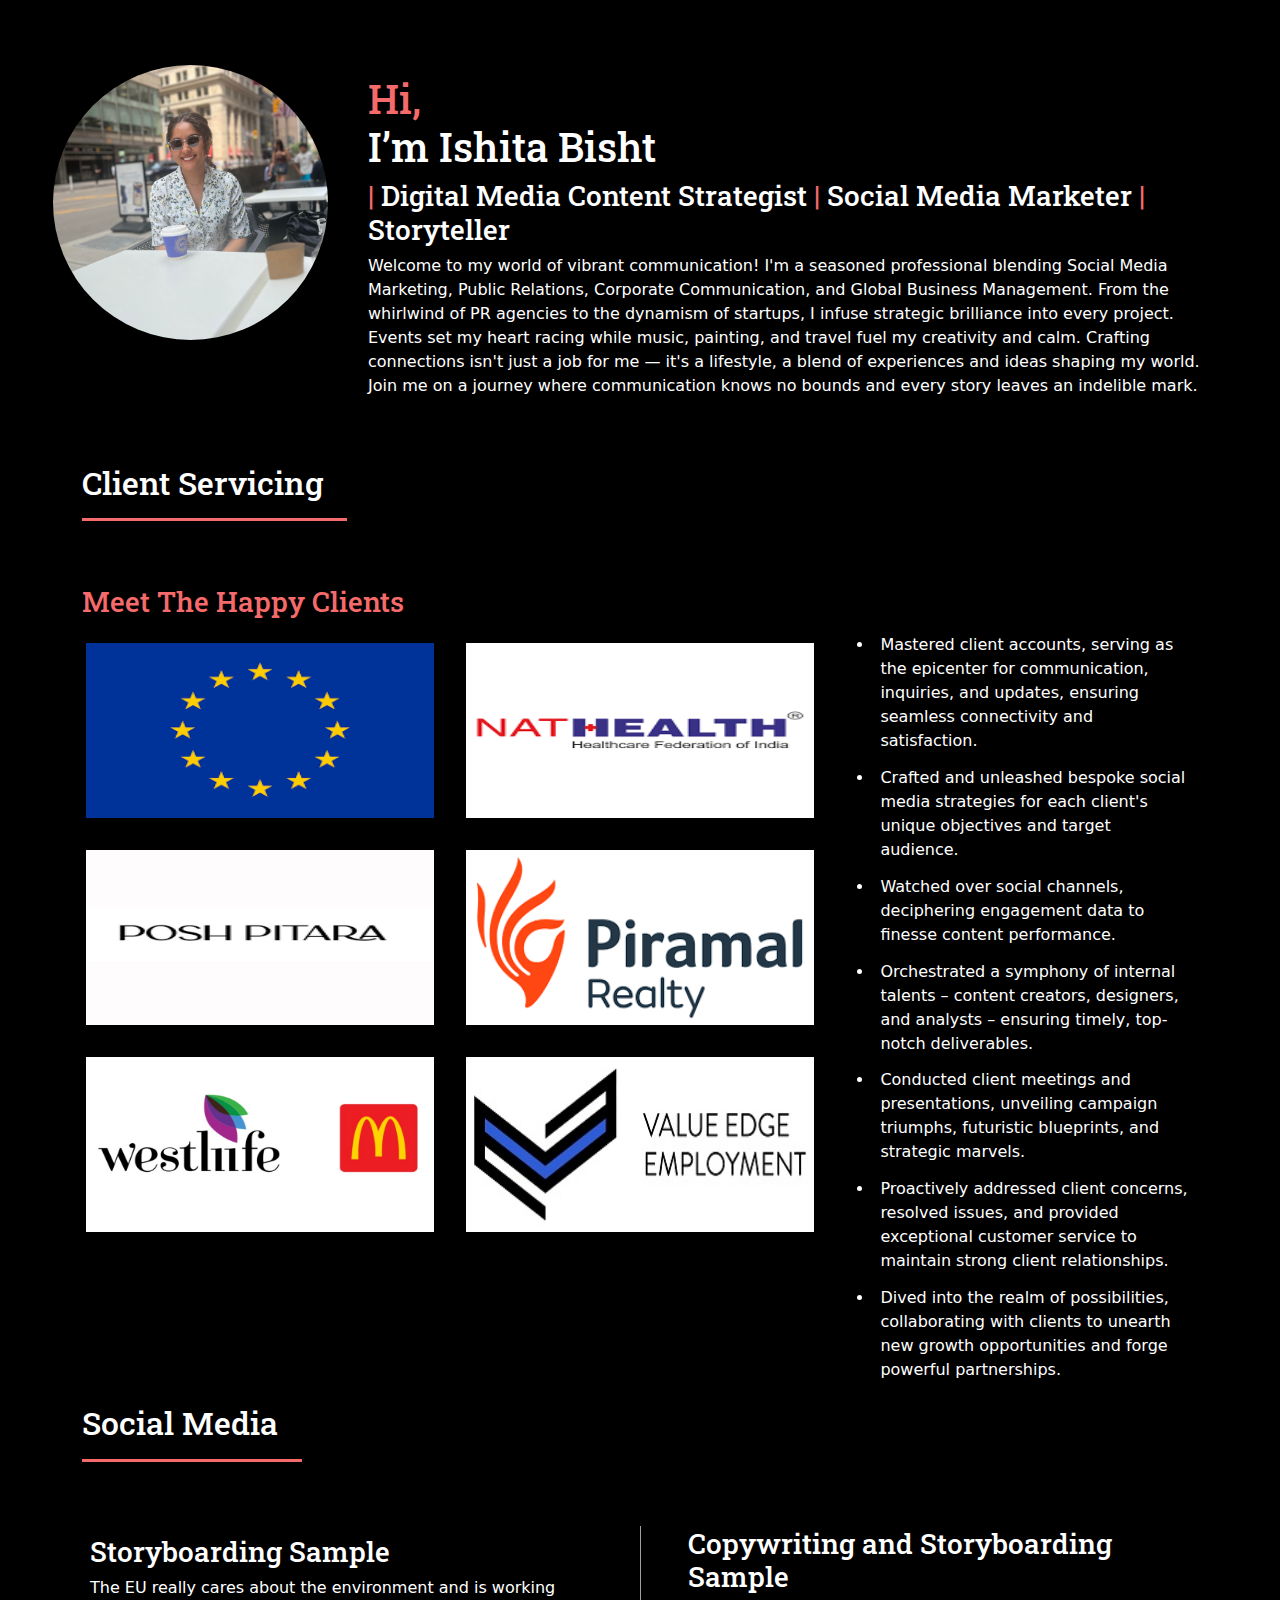
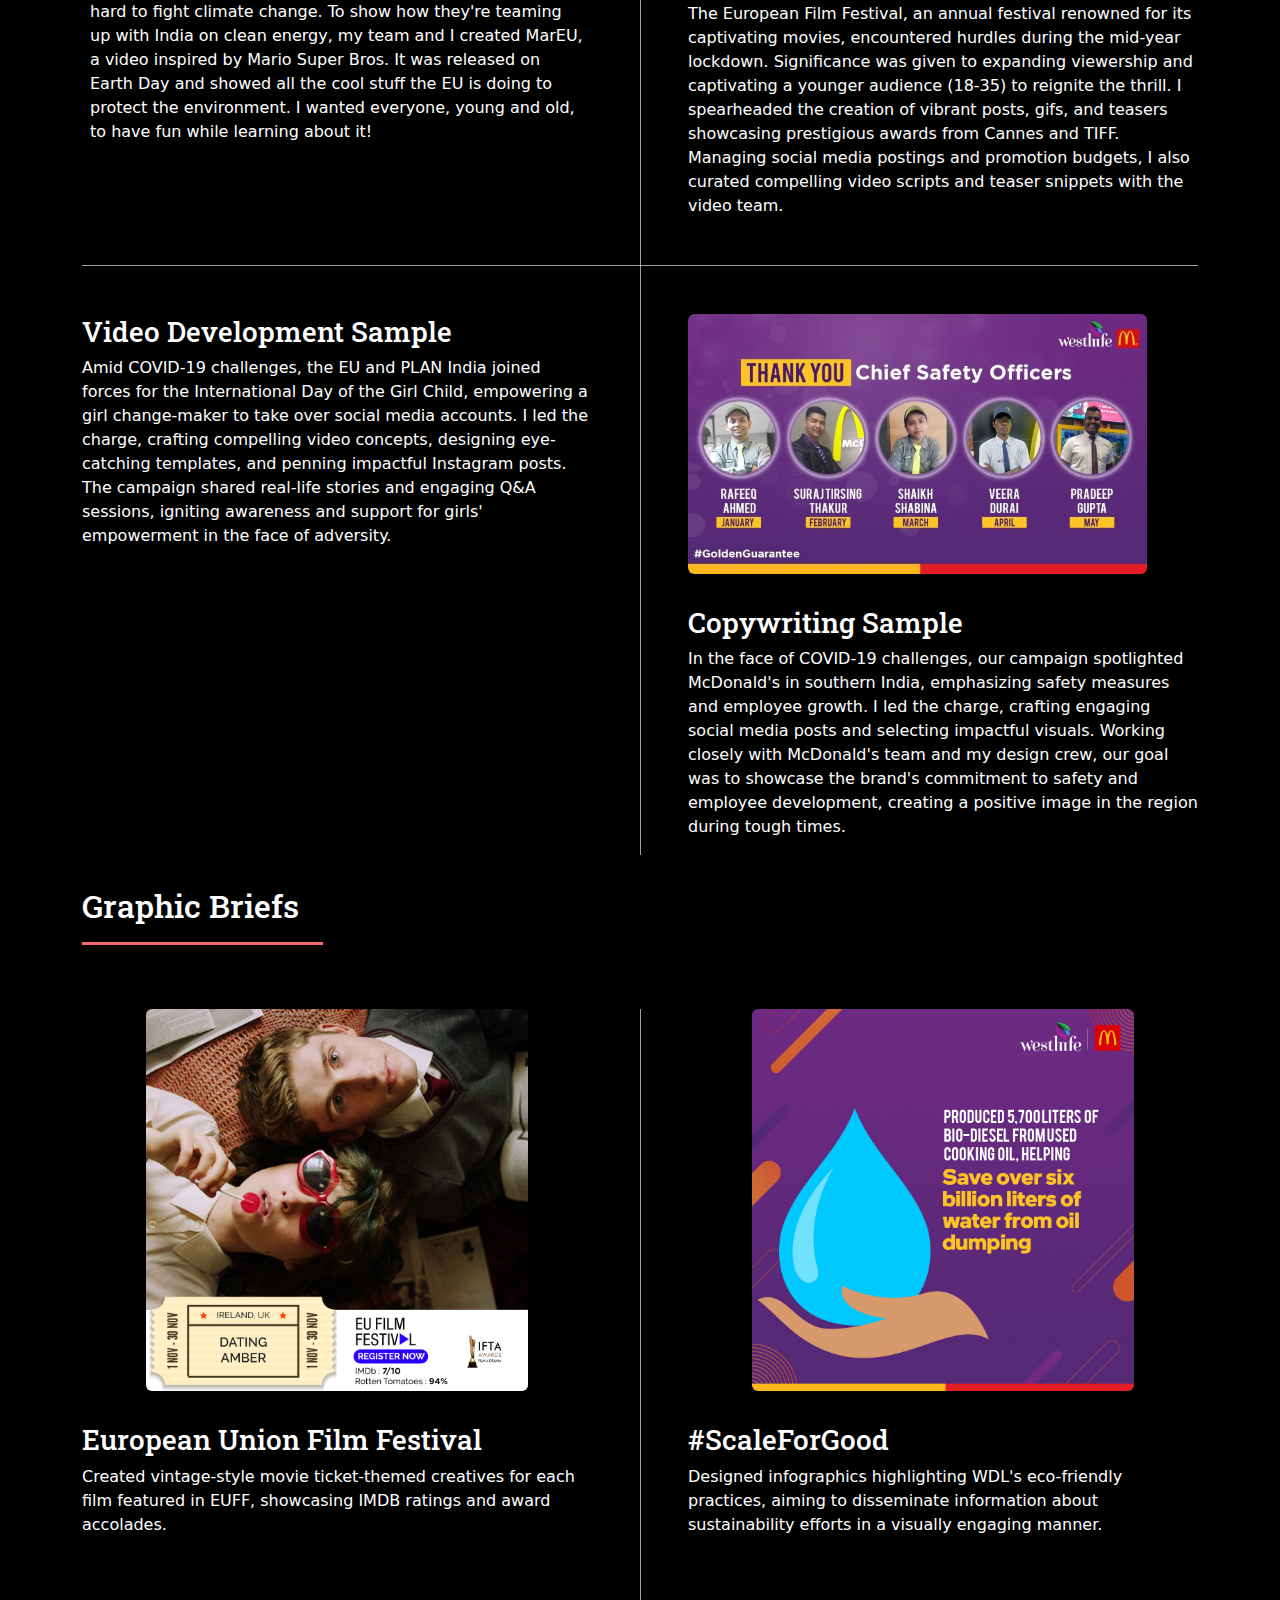
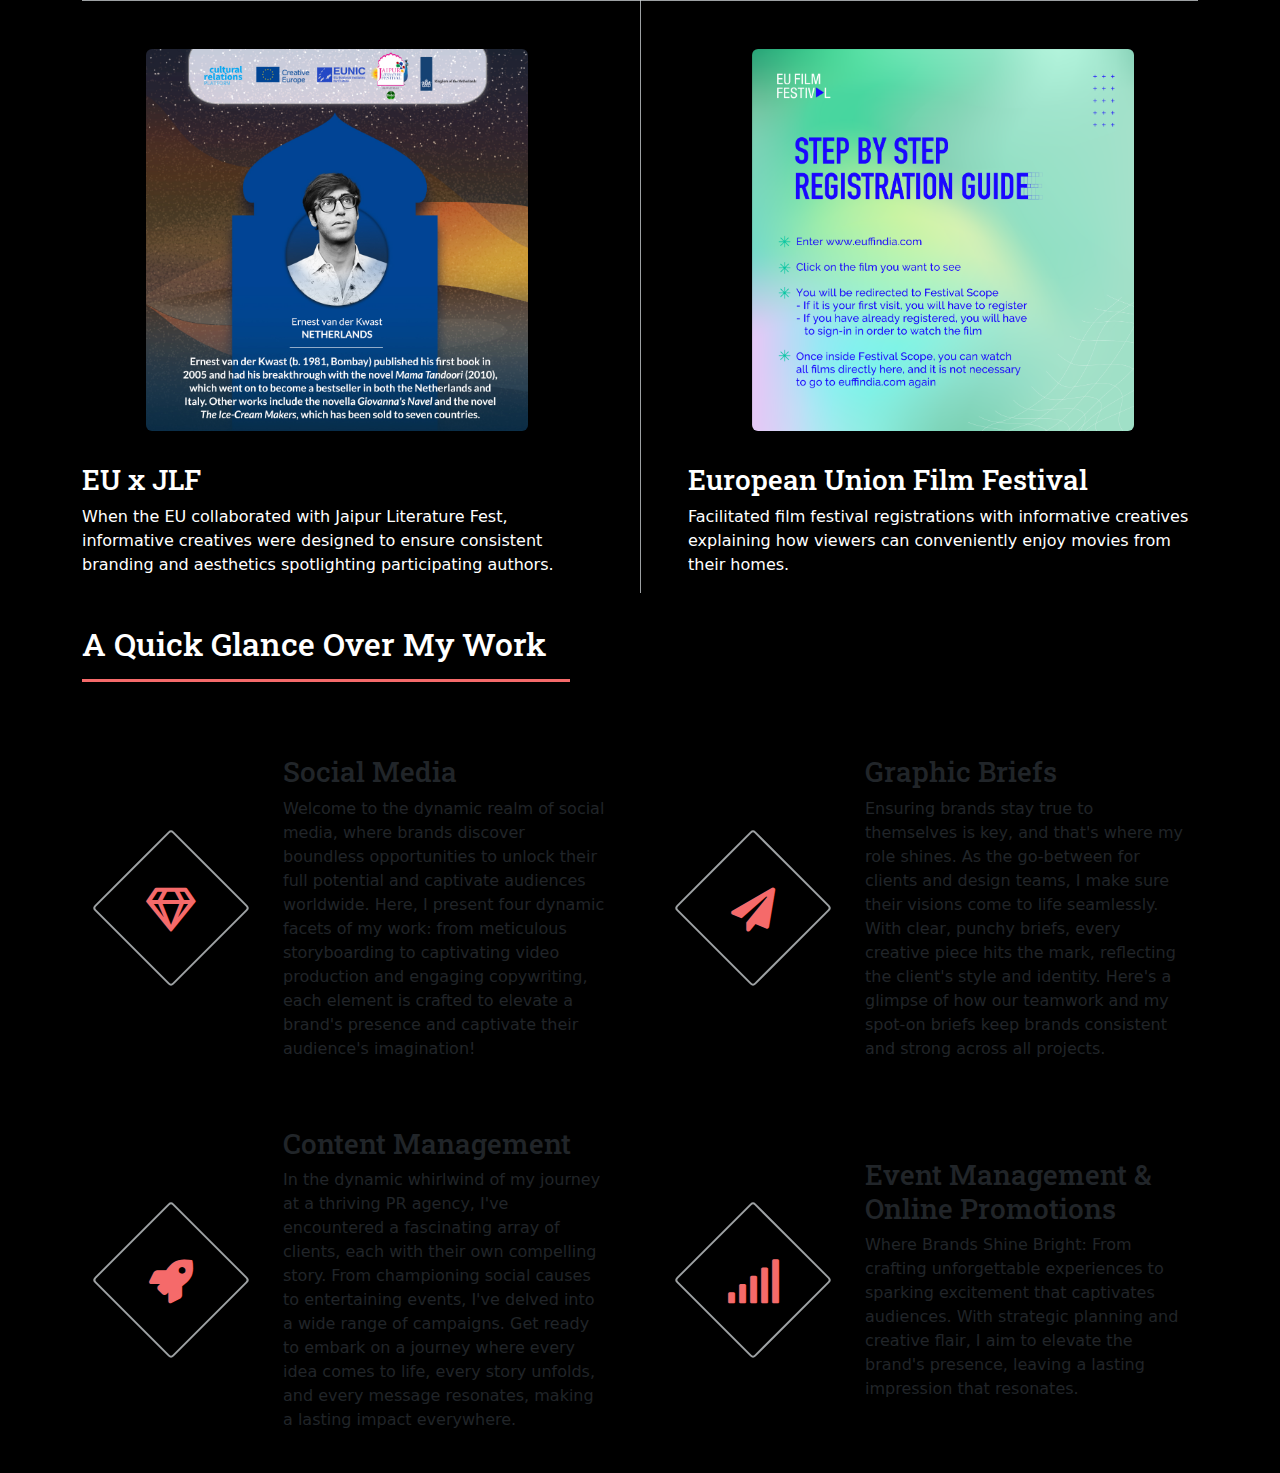
==== commit a0462728: "Mobile view about fix, clickable tiles." ====
--- a/index.html
+++ b/index.html
@@ -80,8 +80,7 @@
 													bounds and every story leaves an indelible mark. </p>
 											</div>
 											<p class="d-block d-sm-none">
-												Welcome to my world of vibrant communication! I'm Ishita Bisht, a
-												seasoned professional blending Social Media Marketing, Public
+												Welcome to my world of vibrant communication! I'm a seasoned professional blending Social Media Marketing, Public
 												Relations, Corporate Communication, and Global Business Management.
 											</p>
 										</div>
@@ -268,7 +267,7 @@
 					</div>
 
 					<!-- Section -->
-					<section>
+					<section id="graphicBrief">
 						<header class="major">
 							<h2>Graphic Briefs</h2>
 						</header>
@@ -322,8 +321,9 @@
 							<h2>A Quick Glance Over My Work</h2>
 						</header>
 						<div class="features">
-							<article>
-								<span class="icon fa-gem"></span>
+							<article class="card p-2 socialMedia-card" href="#socialMedia" onclick="scrollToSection('socialMedia')">
+						
+									<span class="icon fa-gem"></span>
 								<div class="content">
 									<h3>Social Media</h3>
 									<p>Welcome to the dynamic realm of social media, where brands discover boundless
@@ -332,8 +332,10 @@
 										captivating video production and engaging copywriting, each element is crafted
 										to elevate a brand's presence and captivate their audience's imagination!</p>
 								</div>
-							</article>
-							<article>
+								
+								
+							</article>
+							<article class="card p-2 Graphicbrief-card" href="#graphicBrief" onclick="scrollToSection('graphicBrief')">
 								<span class="icon solid fa-paper-plane"></span>
 								<div class="content">
 									<h3>Graphic Briefs </h3>
@@ -345,7 +347,7 @@
 										projects.</p>
 								</div>
 							</article>
-							<article>
+							<article class="card p-2 contentManagement-card">
 								<span class="icon solid fa-rocket"></span>
 								<div class="content">
 									<h3>Content Management</h3>
@@ -355,7 +357,7 @@
 										message resonates, making a lasting impact everywhere.</p>
 									</div>
 							</article>
-							<article>
+							<article class="card p-2 eventManagement-card">
 								<span class="icon solid fa-signal"></span>
 								<div class="content">
 									<h3>Event Management & Online Promotions</h3>
@@ -386,7 +388,14 @@
 	<script src="assets/js/util.js"></script>
 	<script src="assets/js/main.js"></script>
 	<script async="" src="//www.instagram.com/embed.js"></script>
-
+	<script>
+		function scrollToSection(sectionId) {
+		  var section = document.getElementById(sectionId);
+		  if (section) {
+			section.scrollIntoView({ behavior: 'smooth' });
+		  }
+		}
+		</script>
 </body>
 
 </html>--- a/assets/css/main.css
+++ b/assets/css/main.css
@@ -2373,7 +2373,7 @@
   }
   
   .card:hover {
-    box-shadow: 0 12px 20px rgba(245, 106, 106, 0.6);
+    box-shadow: 0 0 40px rgba(245, 106, 106, 0.6);
     transform: translateY(-4px);
   }
   
@@ -2427,4 +2427,11 @@
   }
   #socialMedia a {
     text-decoration: none;
+    border: none;
+  }
+  .socialMedia-card,
+  .eventManagement-card,
+  .contentManagement-card,
+  .Graphicbrief-card {
+    flex-direction: row !important;
   }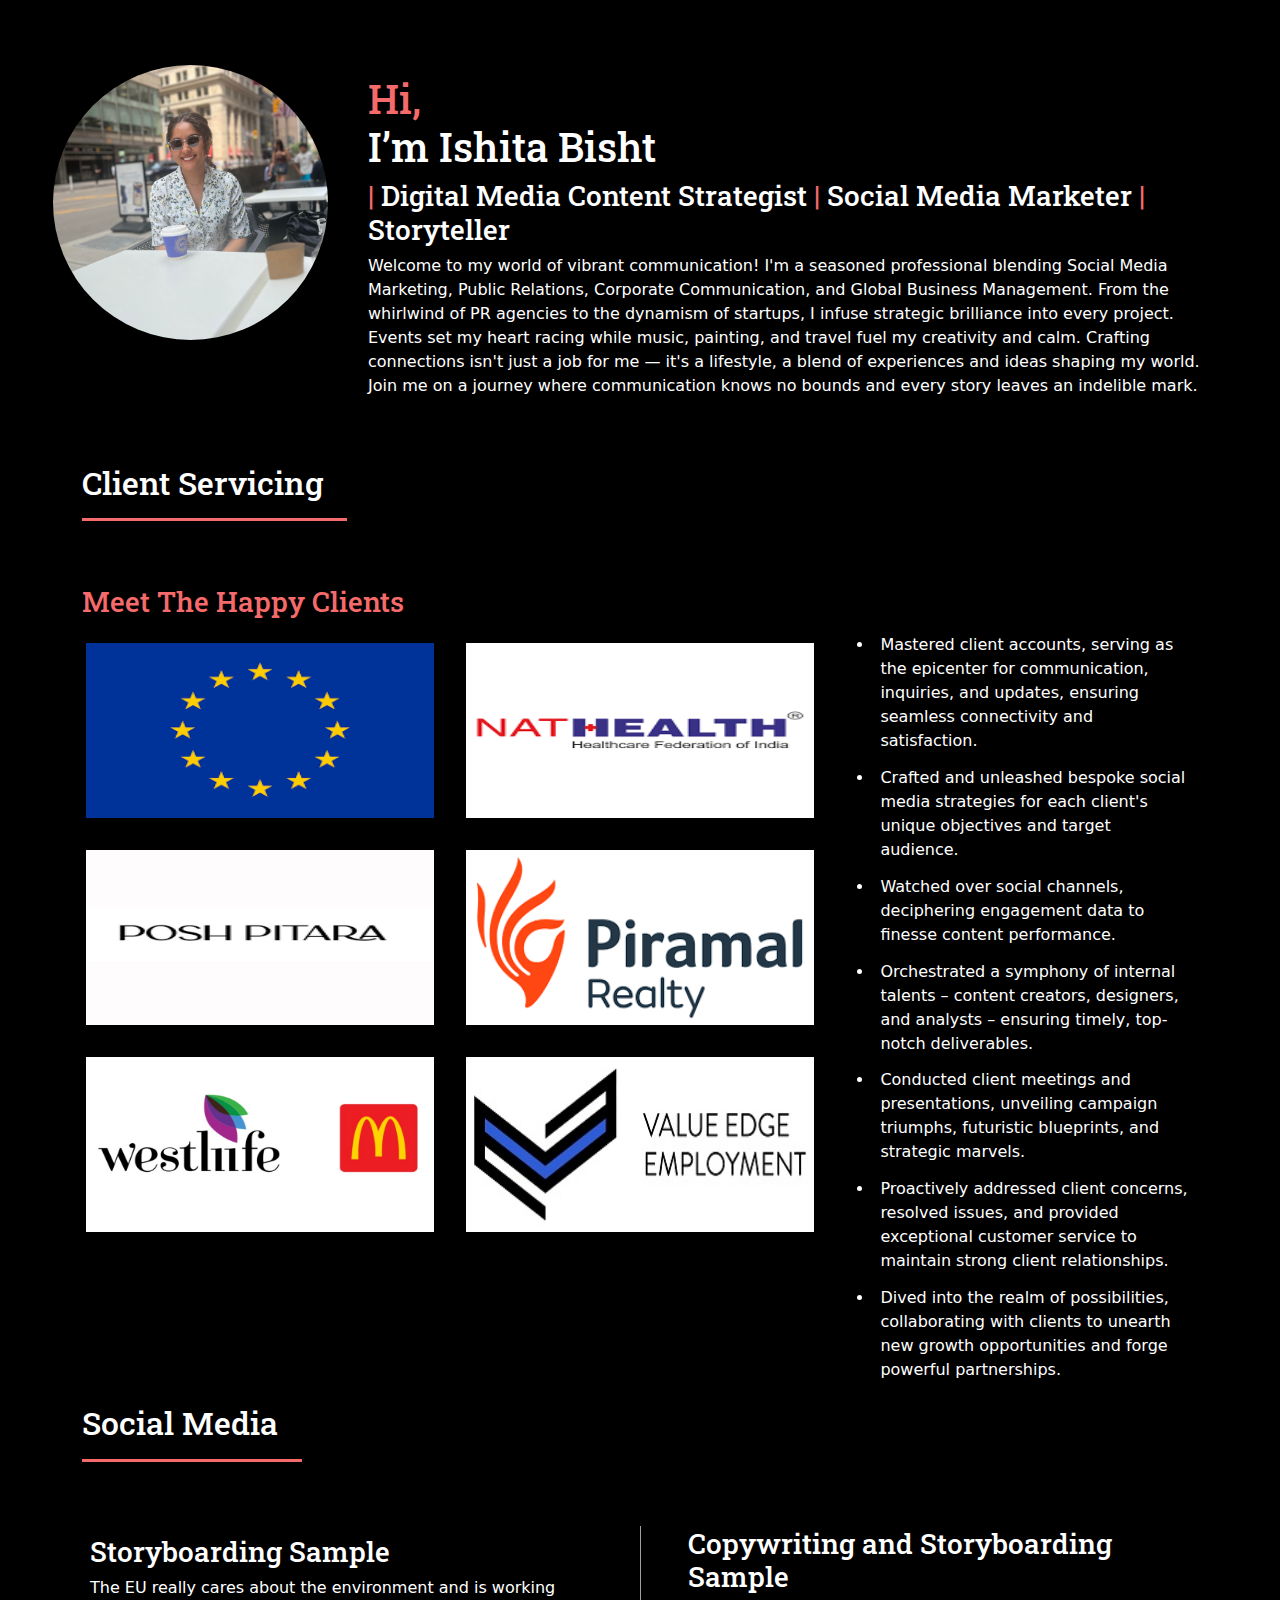
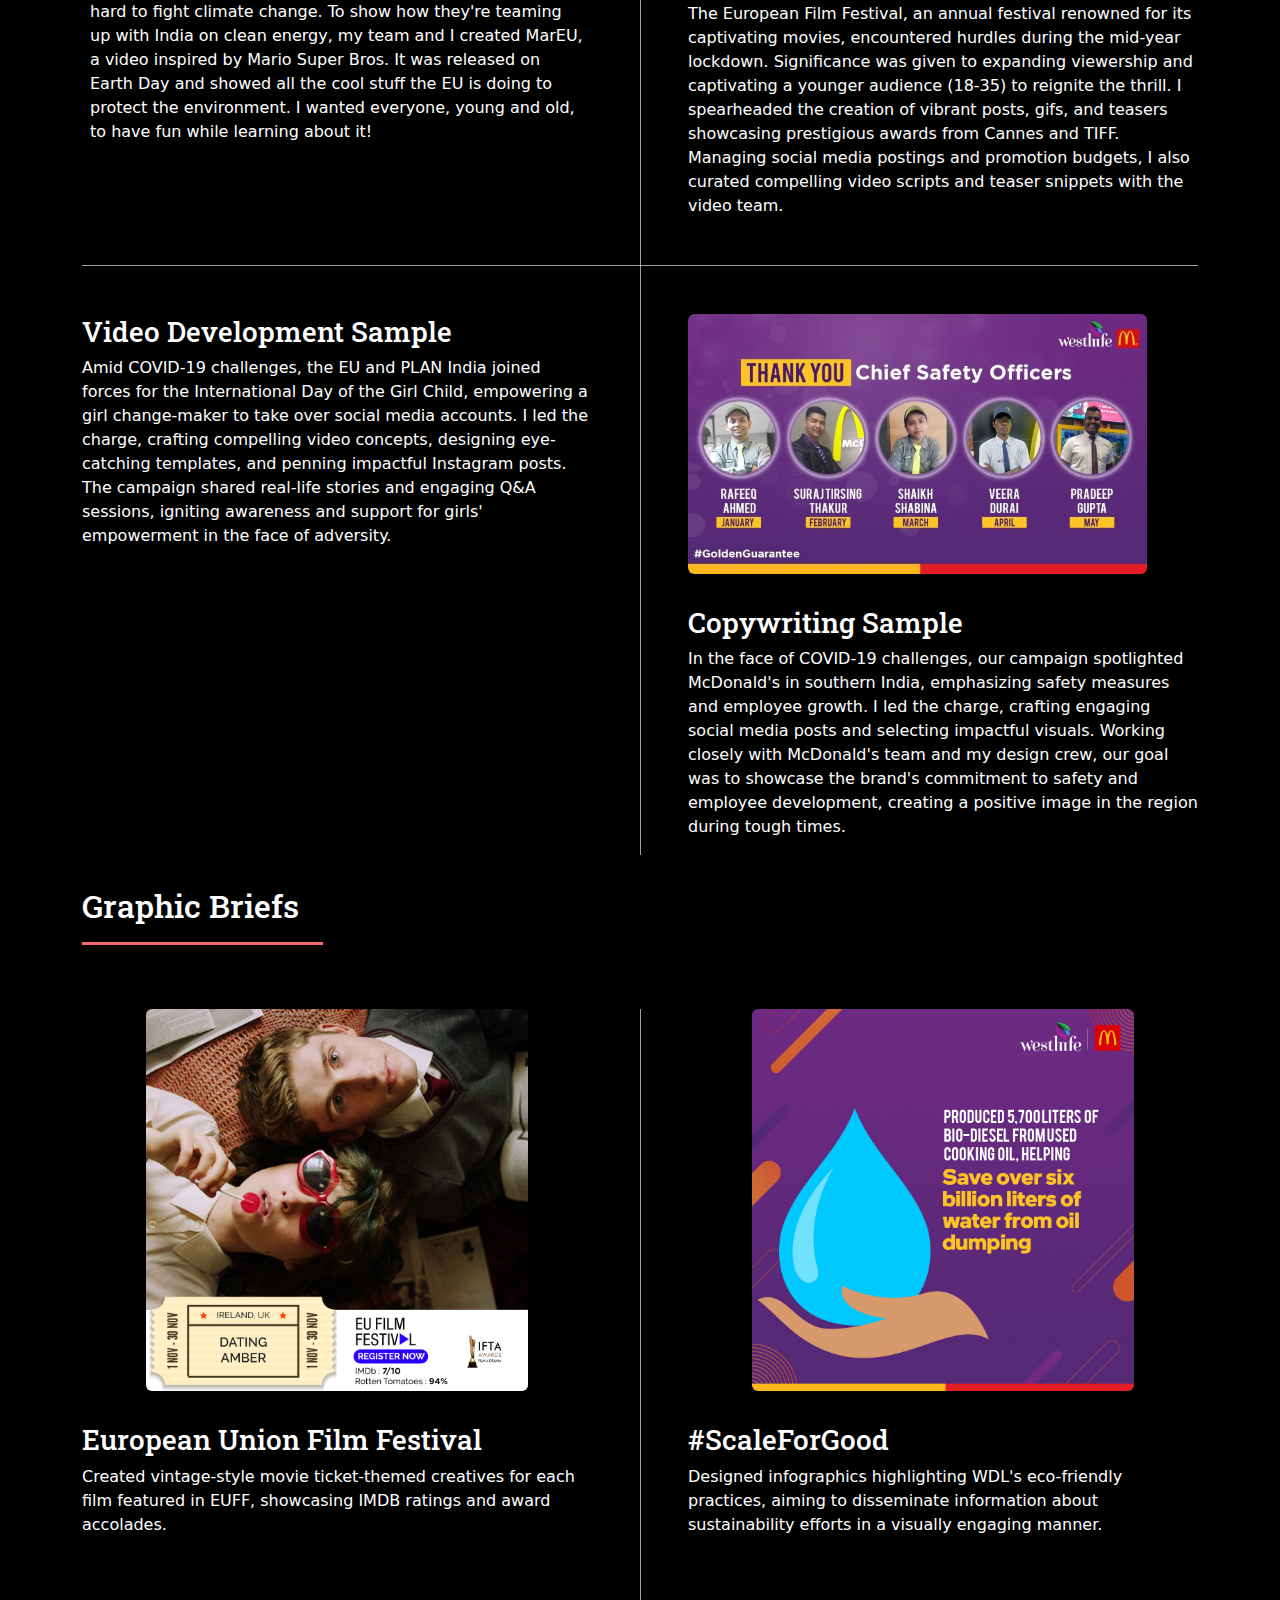
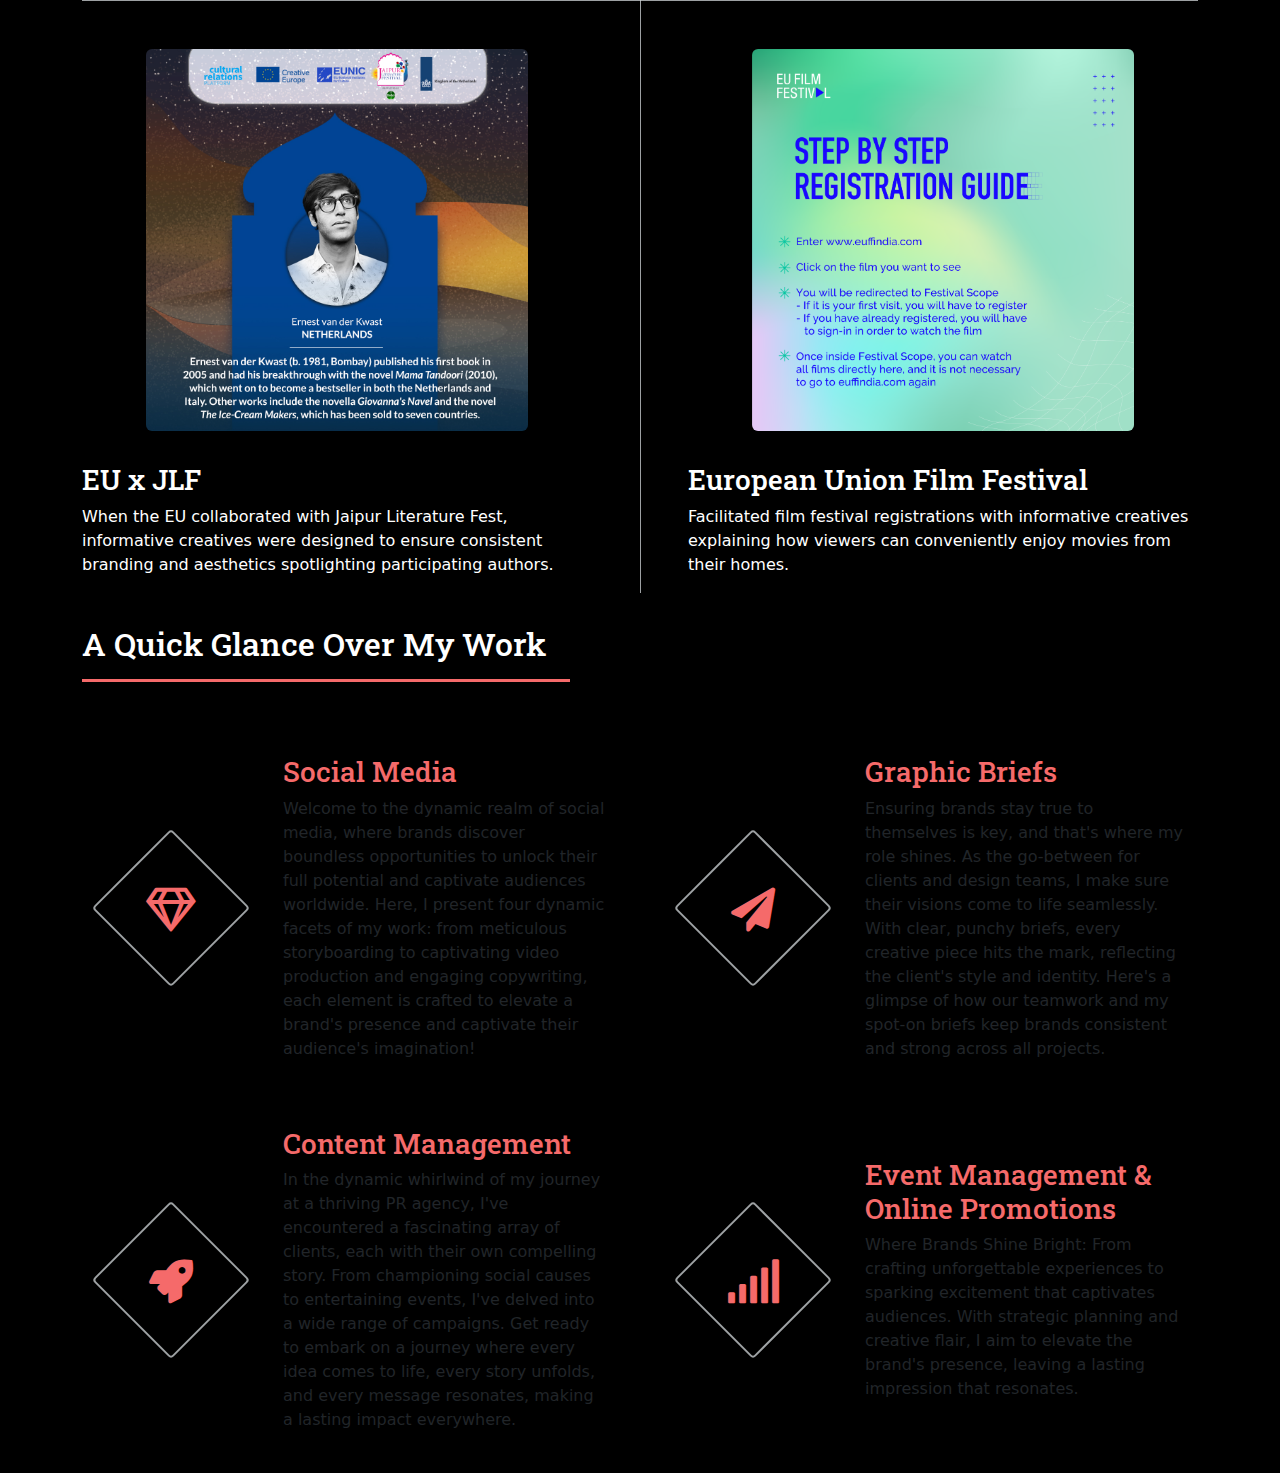
==== commit 848d9f4f: "Look and Feel Mobile Changes" ====
--- a/index.html
+++ b/index.html
@@ -321,7 +321,7 @@
 							<h2>A Quick Glance Over My Work</h2>
 						</header>
 						<div class="features">
-							<article class="card p-2 socialMedia-card" href="#socialMedia" onclick="scrollToSection('socialMedia')">
+							<article class="card p-2 socialMedia-card myWorkArticleCard" href="#socialMedia" onclick="scrollToSection('socialMedia')">
 						
 									<span class="icon fa-gem"></span>
 								<div class="content">
@@ -335,7 +335,7 @@
 								
 								
 							</article>
-							<article class="card p-2 Graphicbrief-card" href="#graphicBrief" onclick="scrollToSection('graphicBrief')">
+							<article class="card p-2 Graphicbrief-card myWorkArticleCard" href="#graphicBrief" onclick="scrollToSection('graphicBrief')">
 								<span class="icon solid fa-paper-plane"></span>
 								<div class="content">
 									<h3>Graphic Briefs </h3>
@@ -347,7 +347,7 @@
 										projects.</p>
 								</div>
 							</article>
-							<article class="card p-2 contentManagement-card">
+							<article class="card p-2 contentManagement-card myWorkArticleCard">
 								<span class="icon solid fa-rocket"></span>
 								<div class="content">
 									<h3>Content Management</h3>
@@ -357,7 +357,7 @@
 										message resonates, making a lasting impact everywhere.</p>
 									</div>
 							</article>
-							<article class="card p-2 eventManagement-card">
+							<article class="card p-2 eventManagement-card myWorkArticleCard">
 								<span class="icon solid fa-signal"></span>
 								<div class="content">
 									<h3>Event Management & Online Promotions</h3>
--- a/assets/css/main.css
+++ b/assets/css/main.css
@@ -5,6 +5,11 @@
 	html5up.net | @ajlkn
 	Free for personal and commercial use under the CCA 3.0 license (html5up.net/license)
 */
+:root {
+  --primary-accent-color: #f56a6a; 
+  --secondary-accent-color: #ed4c4c;
+}
+
 html, body, div, span, applet, object,
 iframe, h1, h2, h3, h4, h5, h6, p, blockquote,
 pre, a, abbr, acronym, address, big, cite,
@@ -1711,7 +1716,7 @@
       .features article .icon {
         height: 6em;
         line-height: 6em;
-        margin: 0 0 1.5em 0;
+        margin: 0 auto;
         width: 6em; }
         .features article .icon:before {
           font-size: 1.5rem; }
@@ -2342,6 +2347,18 @@
     }
   }
   @media screen and (max-width: 480px) {
+    .container .myWorkArticleCard {
+      flex-direction: column !important;
+    }
+    .myWorkArticleCard h3 {
+      text-align: center;
+      padding: 10px 0;
+    }
+
+    .myWorkArticleCard .icon {
+      margin: 0 auto;
+    }
+
     .header-content-description .image-container {
       margin: 0 auto;
     }
@@ -2429,9 +2446,10 @@
     text-decoration: none;
     border: none;
   }
-  .socialMedia-card,
-  .eventManagement-card,
-  .contentManagement-card,
-  .Graphicbrief-card {
+  .myWorkArticleCard {
     flex-direction: row !important;
+  }
+
+  .myWorkArticleCard h3 {
+   color: var(--primary-accent-color);
   }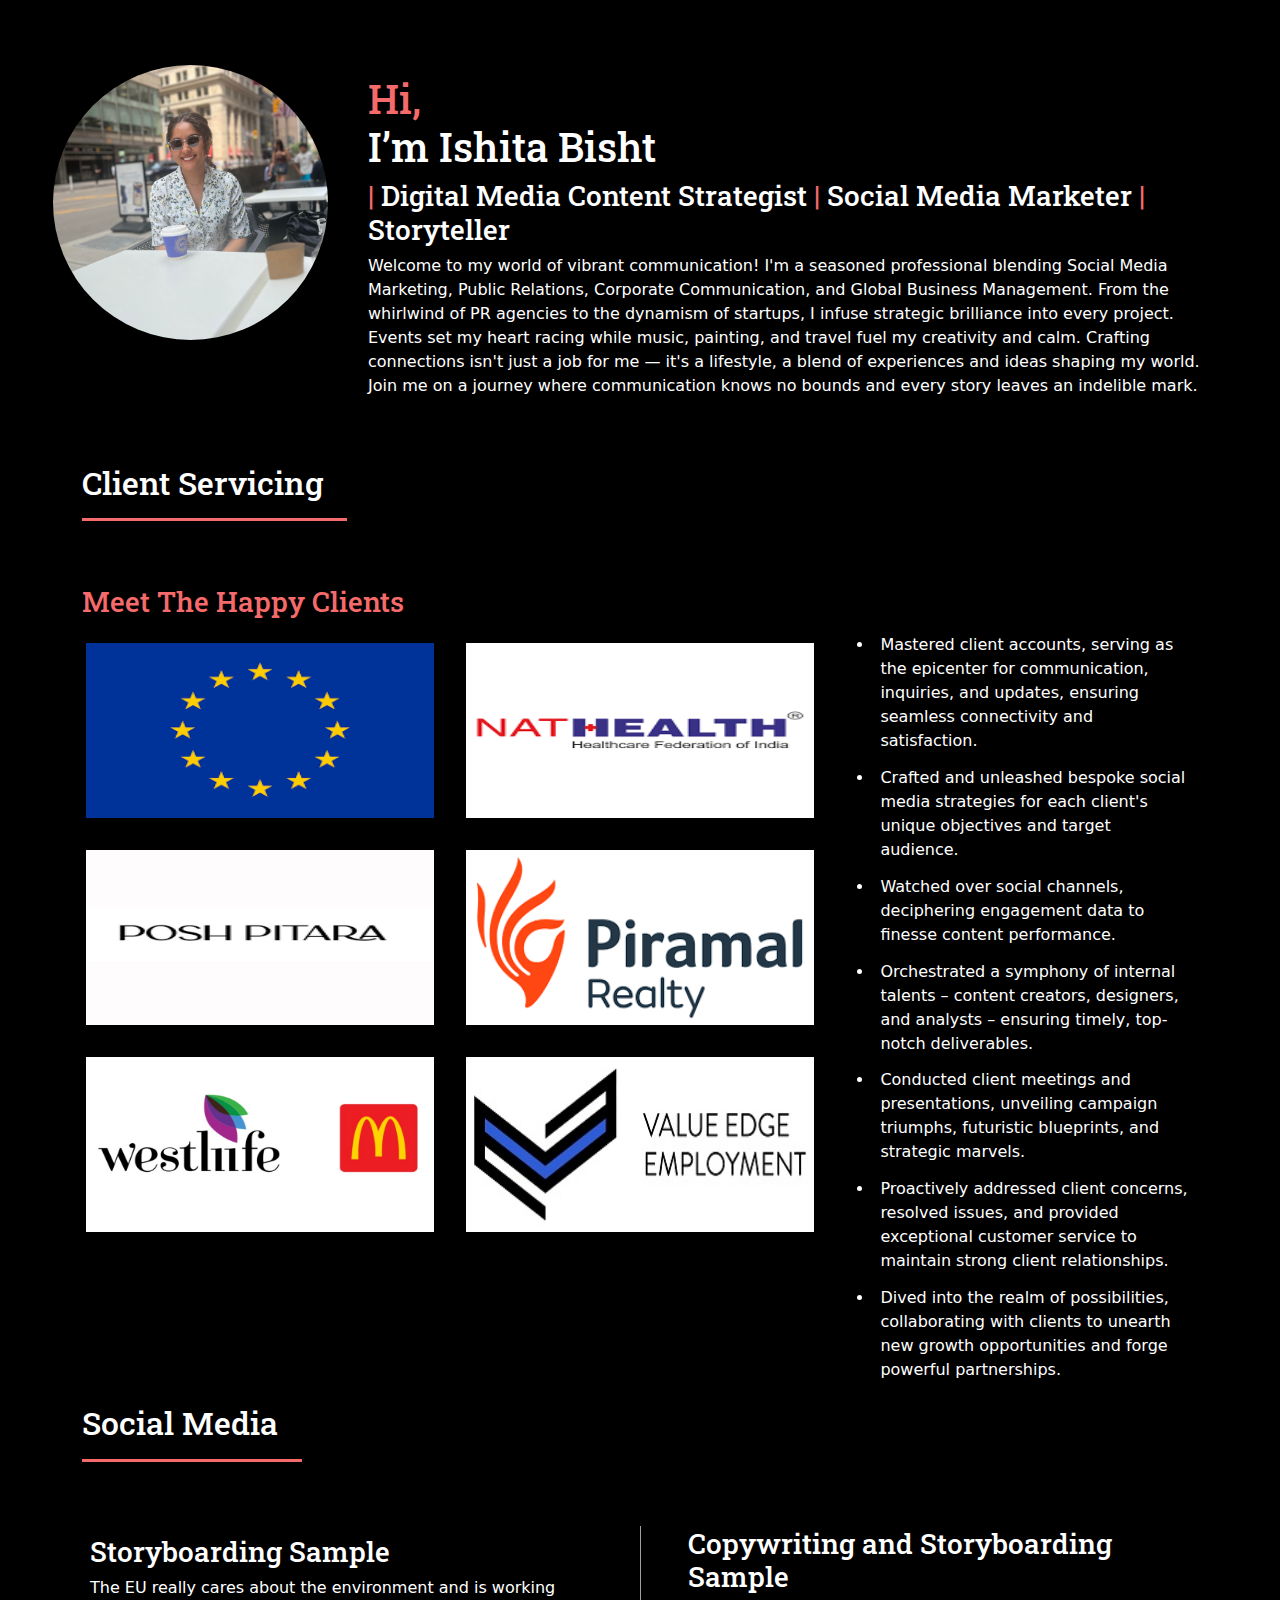
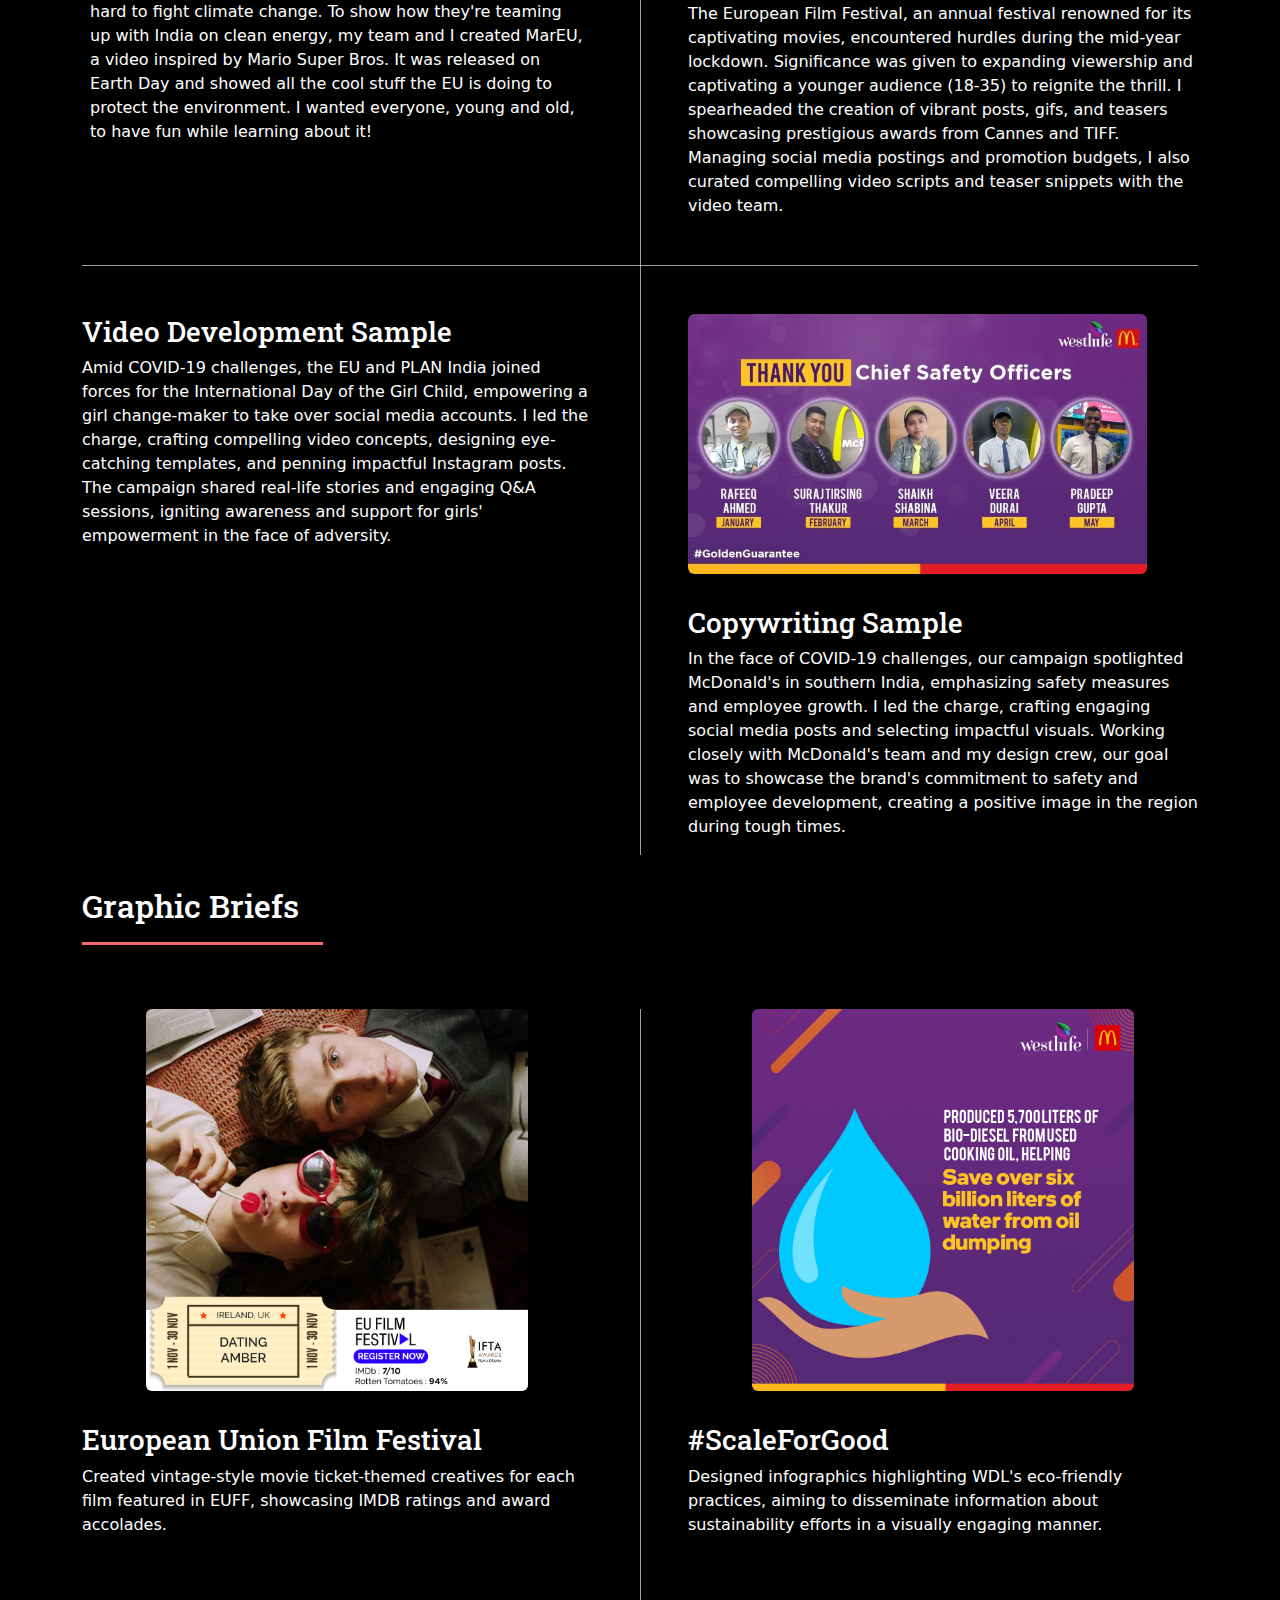
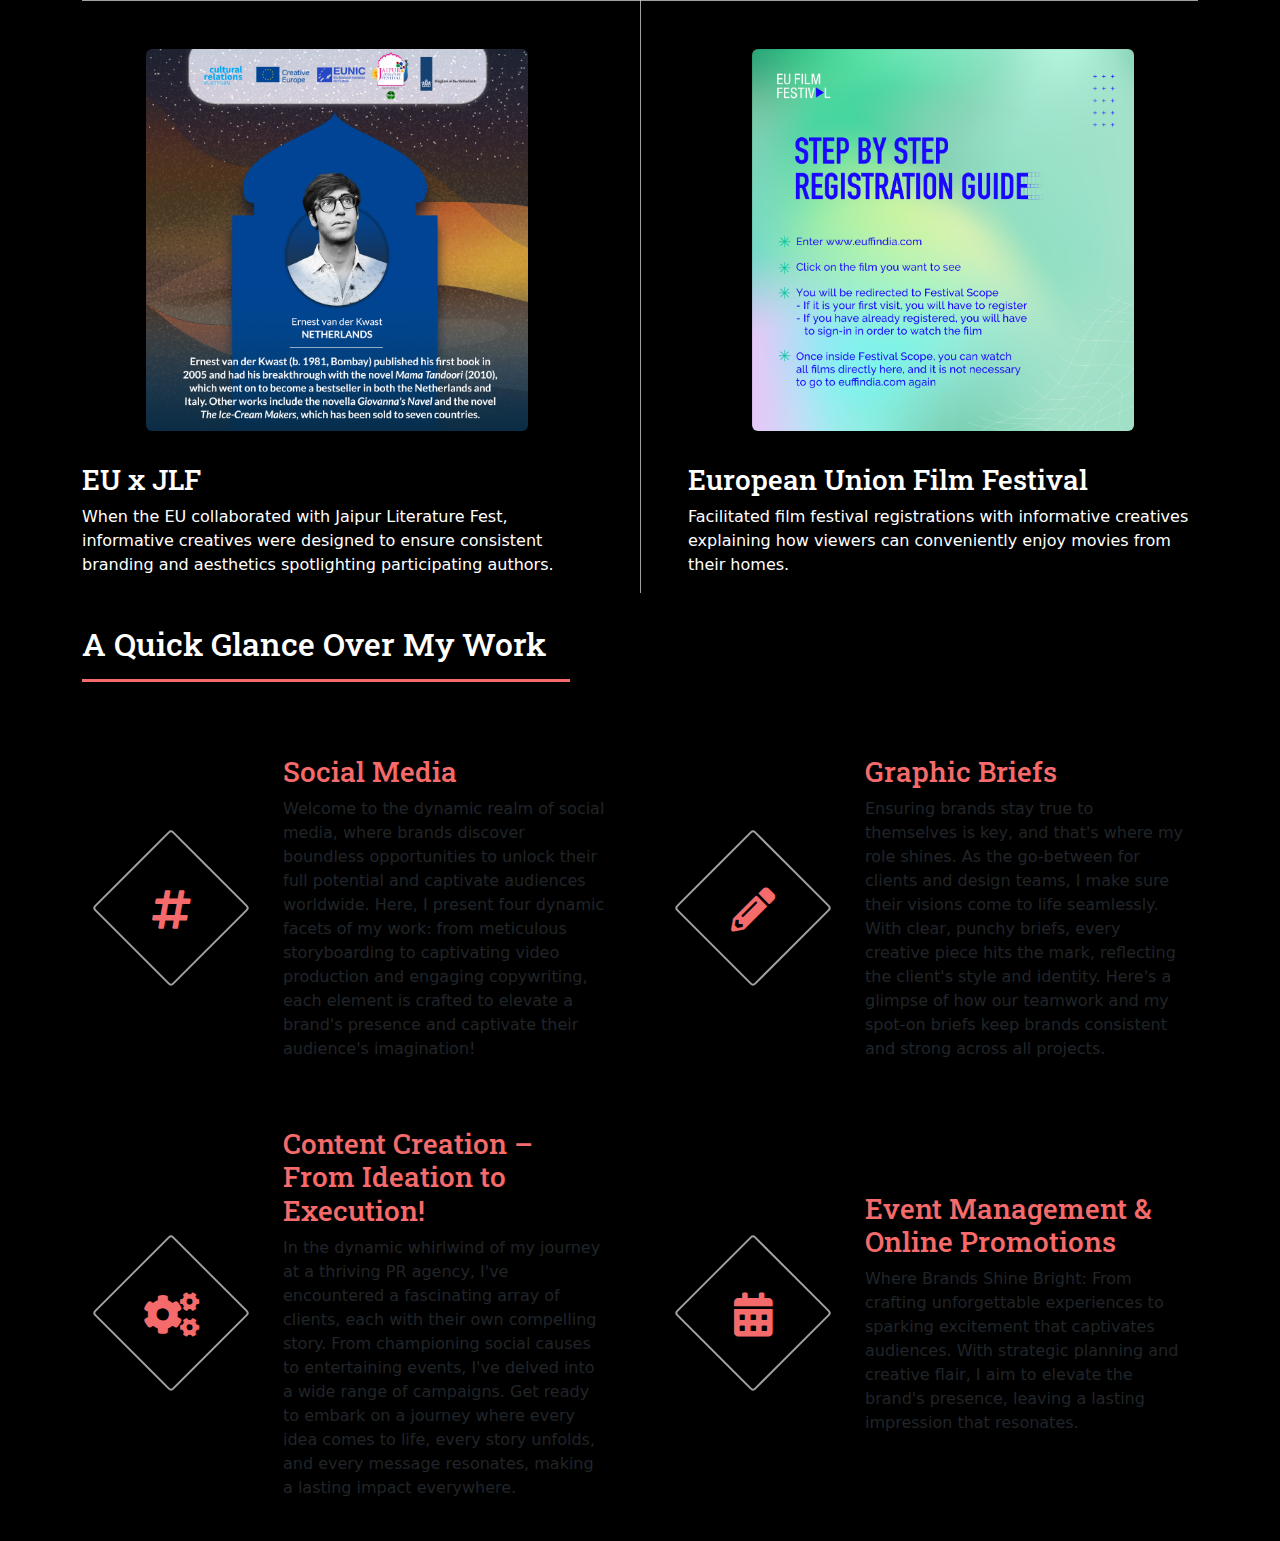
==== commit 2134a254: "Content Management Changes" ====
--- a/index.html
+++ b/index.html
@@ -323,7 +323,7 @@
 						<div class="features">
 							<article class="card p-2 socialMedia-card myWorkArticleCard" href="#socialMedia" onclick="scrollToSection('socialMedia')">
 						
-									<span class="icon fa-gem"></span>
+								<span class="icon solid fa-hashtag"></span>
 								<div class="content">
 									<h3>Social Media</h3>
 									<p>Welcome to the dynamic realm of social media, where brands discover boundless
@@ -336,7 +336,7 @@
 								
 							</article>
 							<article class="card p-2 Graphicbrief-card myWorkArticleCard" href="#graphicBrief" onclick="scrollToSection('graphicBrief')">
-								<span class="icon solid fa-paper-plane"></span>
+								<span class="icon solid fa-pencil-alt"></span>
 								<div class="content">
 									<h3>Graphic Briefs </h3>
 									<p>Ensuring brands stay true to themselves is key, and that's where my role shines.
@@ -347,10 +347,10 @@
 										projects.</p>
 								</div>
 							</article>
-							<article class="card p-2 contentManagement-card myWorkArticleCard">
-								<span class="icon solid fa-rocket"></span>
+							<article class="card p-2 contentManagement-card myWorkArticleCard" onclick="navigateTo('contentCreation.html')">
+								<span class="icon solid fa-cogs"></span>
 								<div class="content">
-									<h3>Content Management</h3>
+									<h3>Content Creation – From Ideation to Execution!</h3>
 									<p>In the dynamic whirlwind of my journey at a thriving PR agency, I've encountered a fascinating array of clients, each
 										with their own compelling story. From championing social causes to entertaining events, I've delved into a wide
 										range of campaigns. Get ready to embark on a journey where every idea comes to life, every story unfolds, and every
@@ -358,7 +358,7 @@
 									</div>
 							</article>
 							<article class="card p-2 eventManagement-card myWorkArticleCard">
-								<span class="icon solid fa-signal"></span>
+								<span class="icon solid fa-calendar-alt"></span>
 								<div class="content">
 									<h3>Event Management & Online Promotions</h3>
 									<p>Where Brands Shine Bright: From crafting unforgettable experiences to sparking
@@ -395,6 +395,9 @@
 			section.scrollIntoView({ behavior: 'smooth' });
 		  }
 		}
+		function navigateTo(url) {
+			window.location.href = url;
+		}
 		</script>
 </body>
 
--- a/assets/css/main.css
+++ b/assets/css/main.css
@@ -2452,4 +2452,10 @@
 
   .myWorkArticleCard h3 {
    color: var(--primary-accent-color);
+  }
+  #projectContainer header.major > :last-child {
+    margin: 1rem 0;
+  }
+  .font-size-18 {
+    font-size: 18px !important;
   }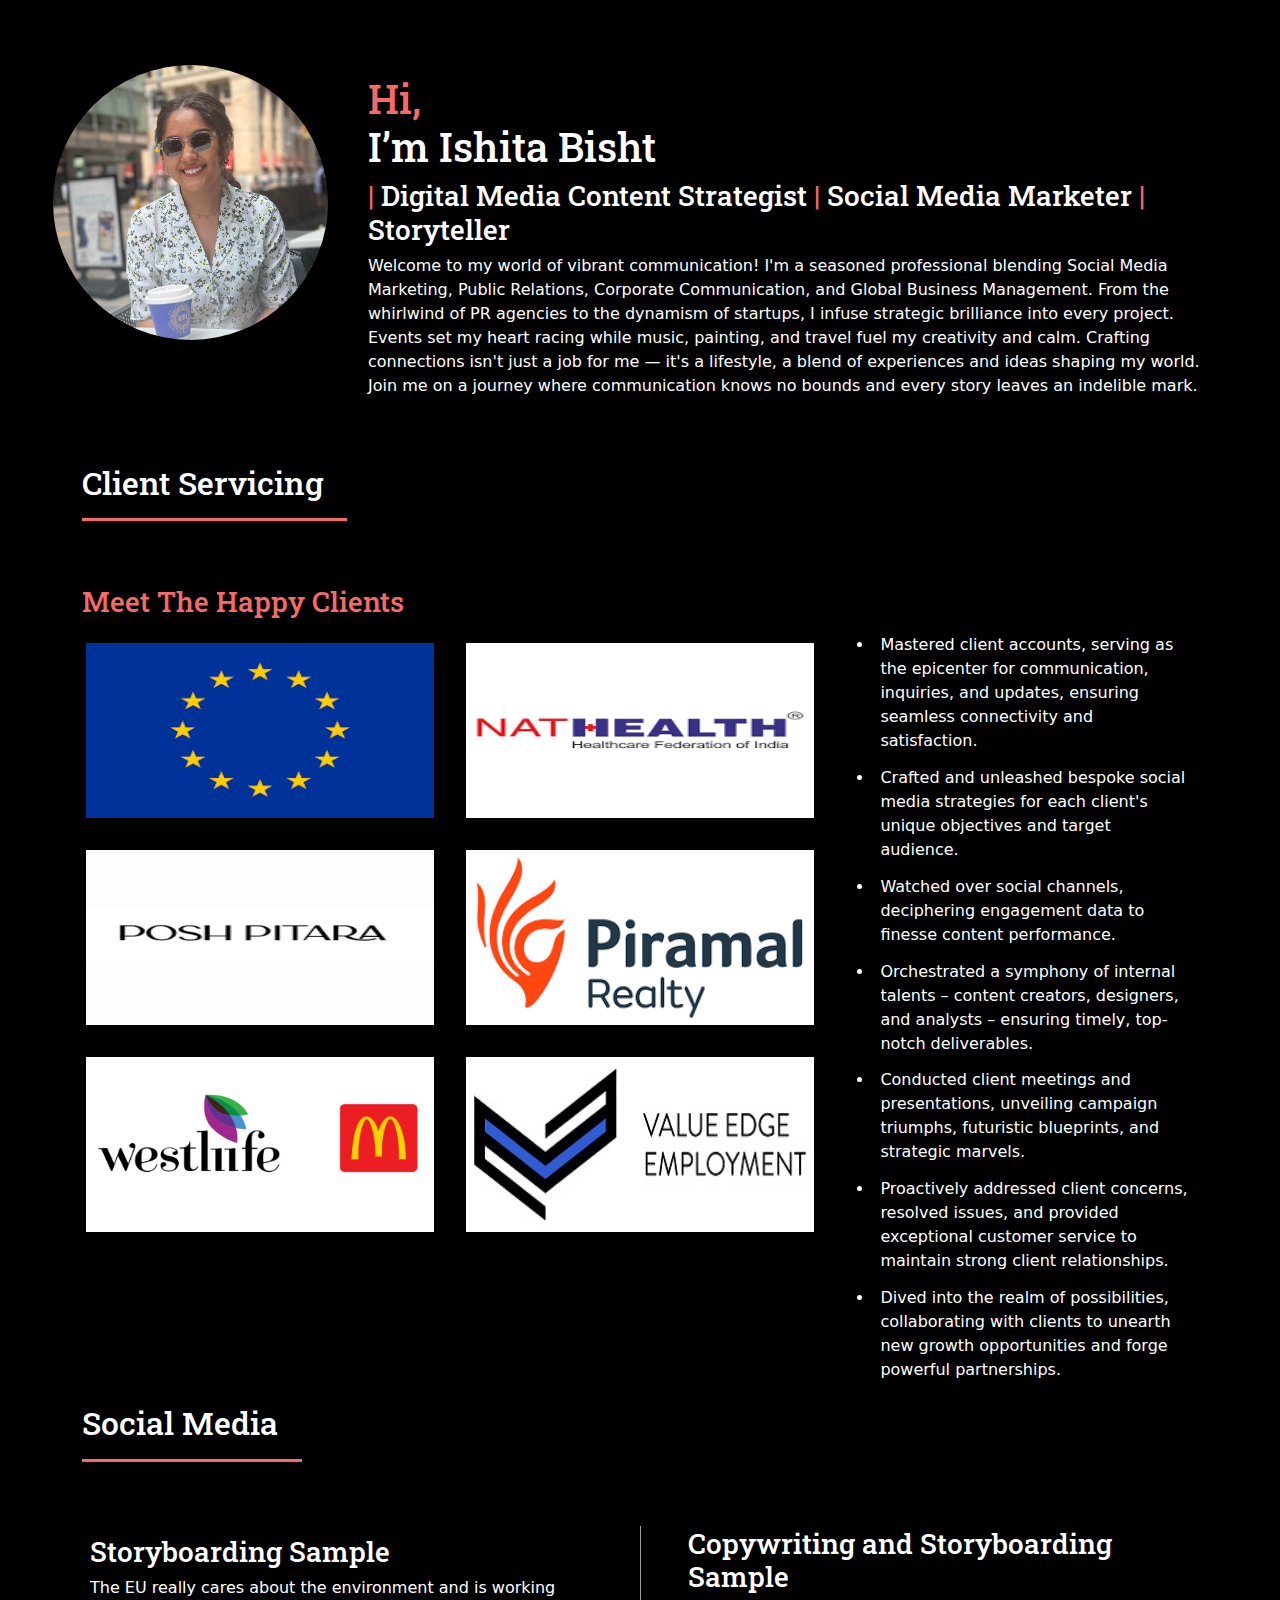
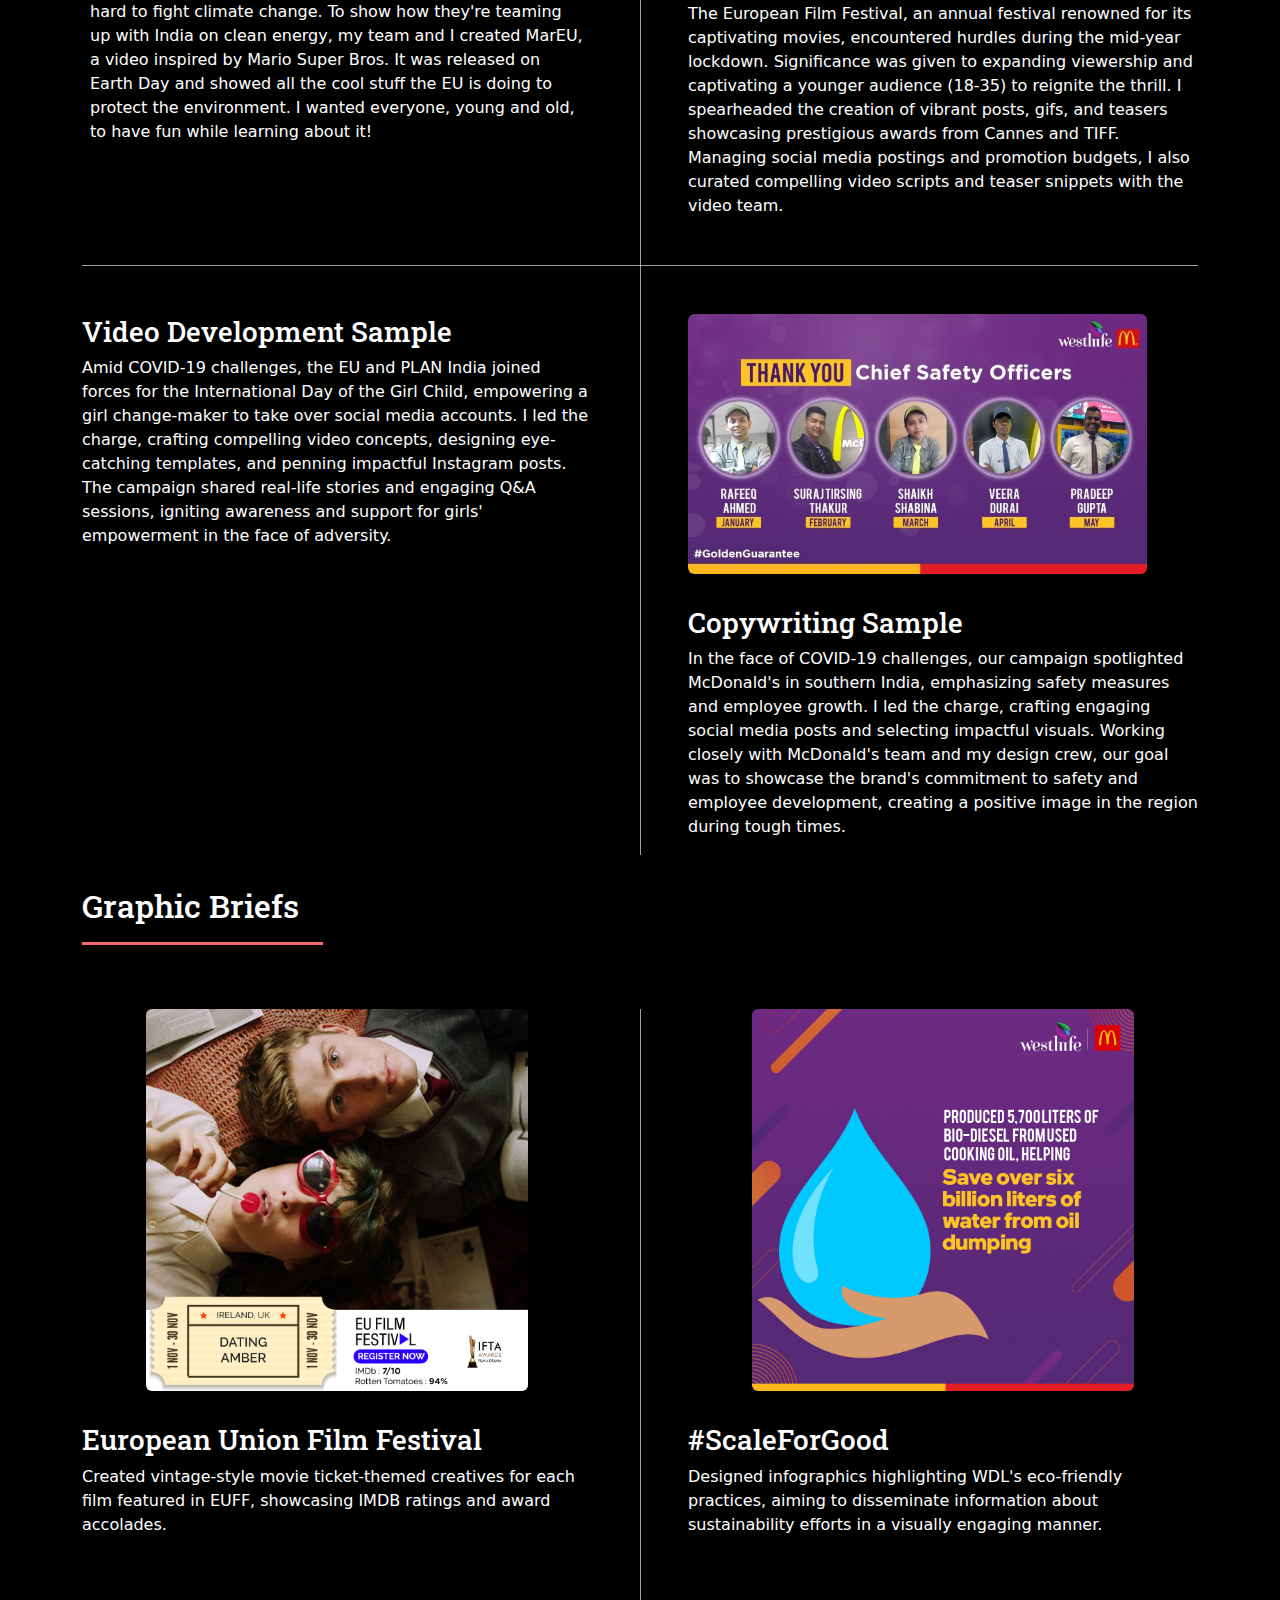
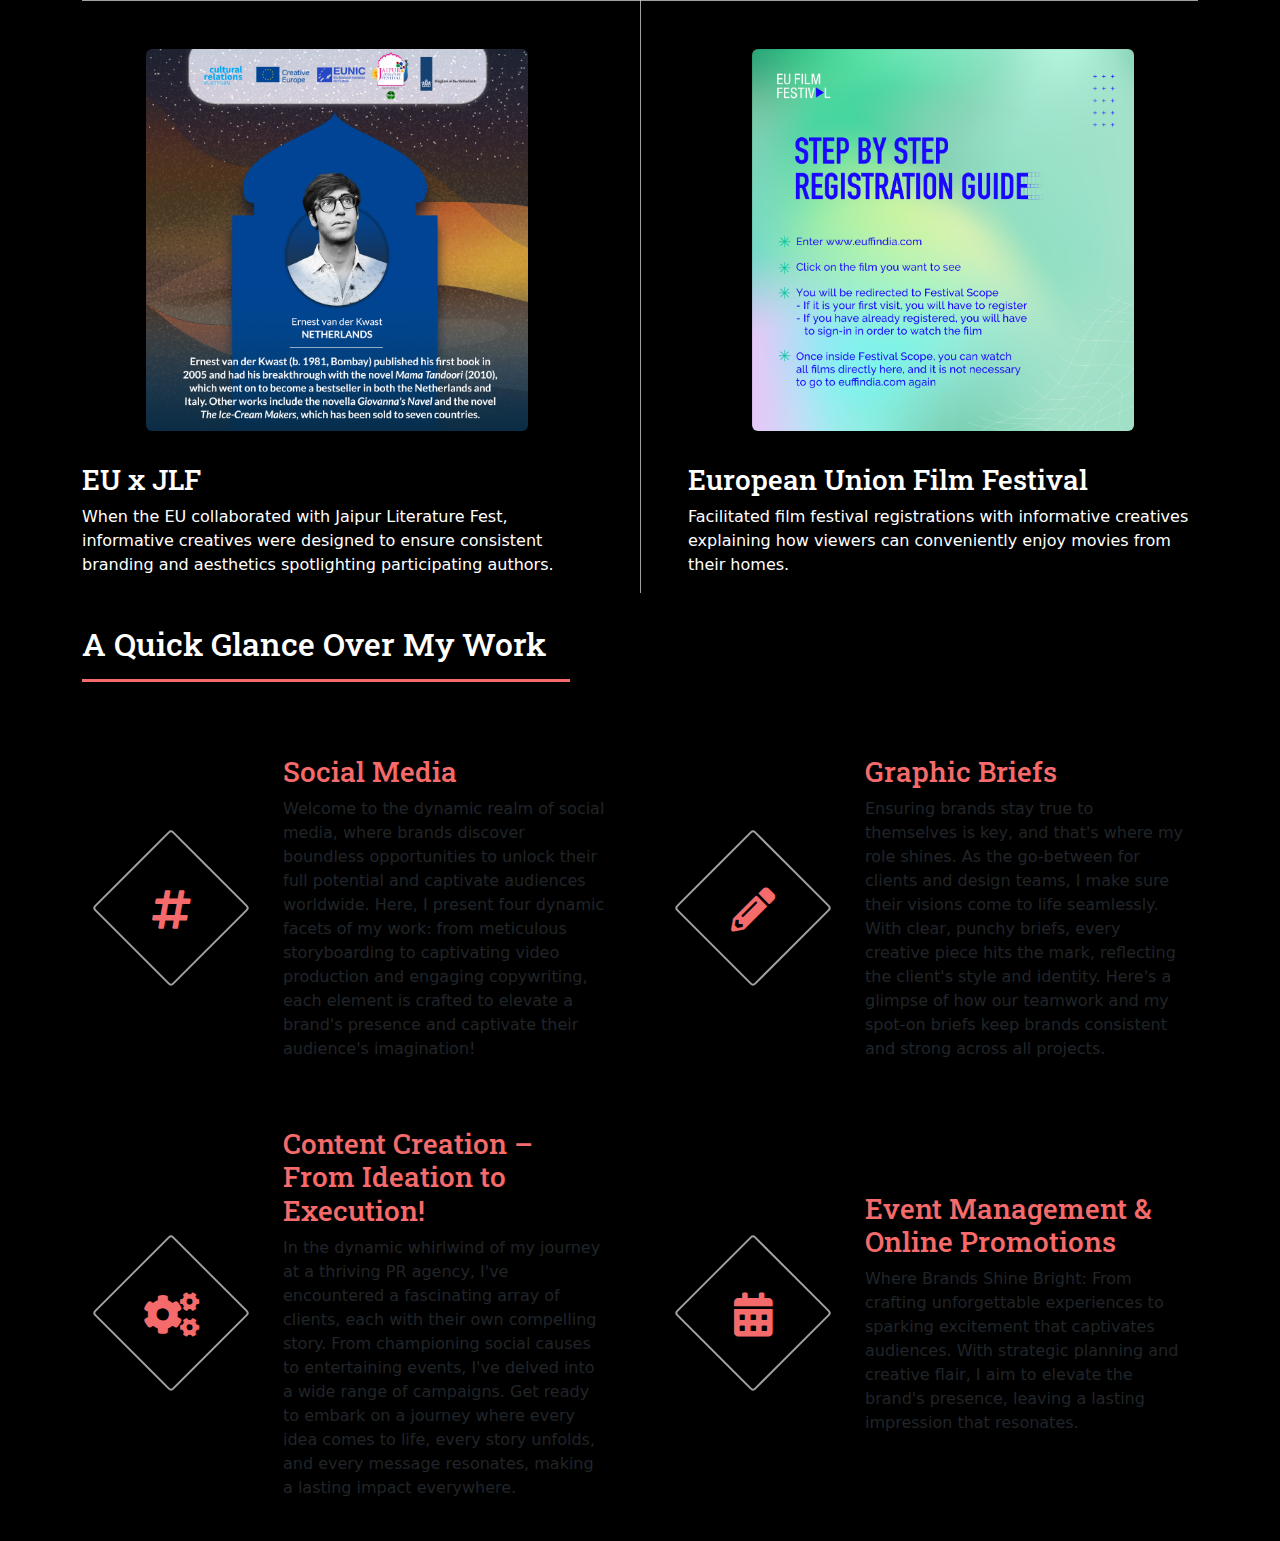
==== commit c4579cbc: "Image Fix & Event Page" ====
--- a/index.html
+++ b/index.html
@@ -48,7 +48,7 @@
 								<div class="header-content-description row">
 									<div class="col-md-3 card">
 										<div class="image-container">
-											<img src="images/self.jpg" class="rounded-circle" alt="Circular Image">
+											<img src="images/poster.jpg" class="rounded-circle" alt="Circular Image">
 										</div>
 										<div class="pt-3">
 											<!-- <h6><i class="fa fa-envelope"></i> : <a
@@ -357,7 +357,7 @@
 										message resonates, making a lasting impact everywhere.</p>
 									</div>
 							</article>
-							<article class="card p-2 eventManagement-card myWorkArticleCard">
+							<article class="card p-2 eventManagement-card myWorkArticleCard" onclick="navigateTo('event.html')">
 								<span class="icon solid fa-calendar-alt"></span>
 								<div class="content">
 									<h3>Event Management & Online Promotions</h3>
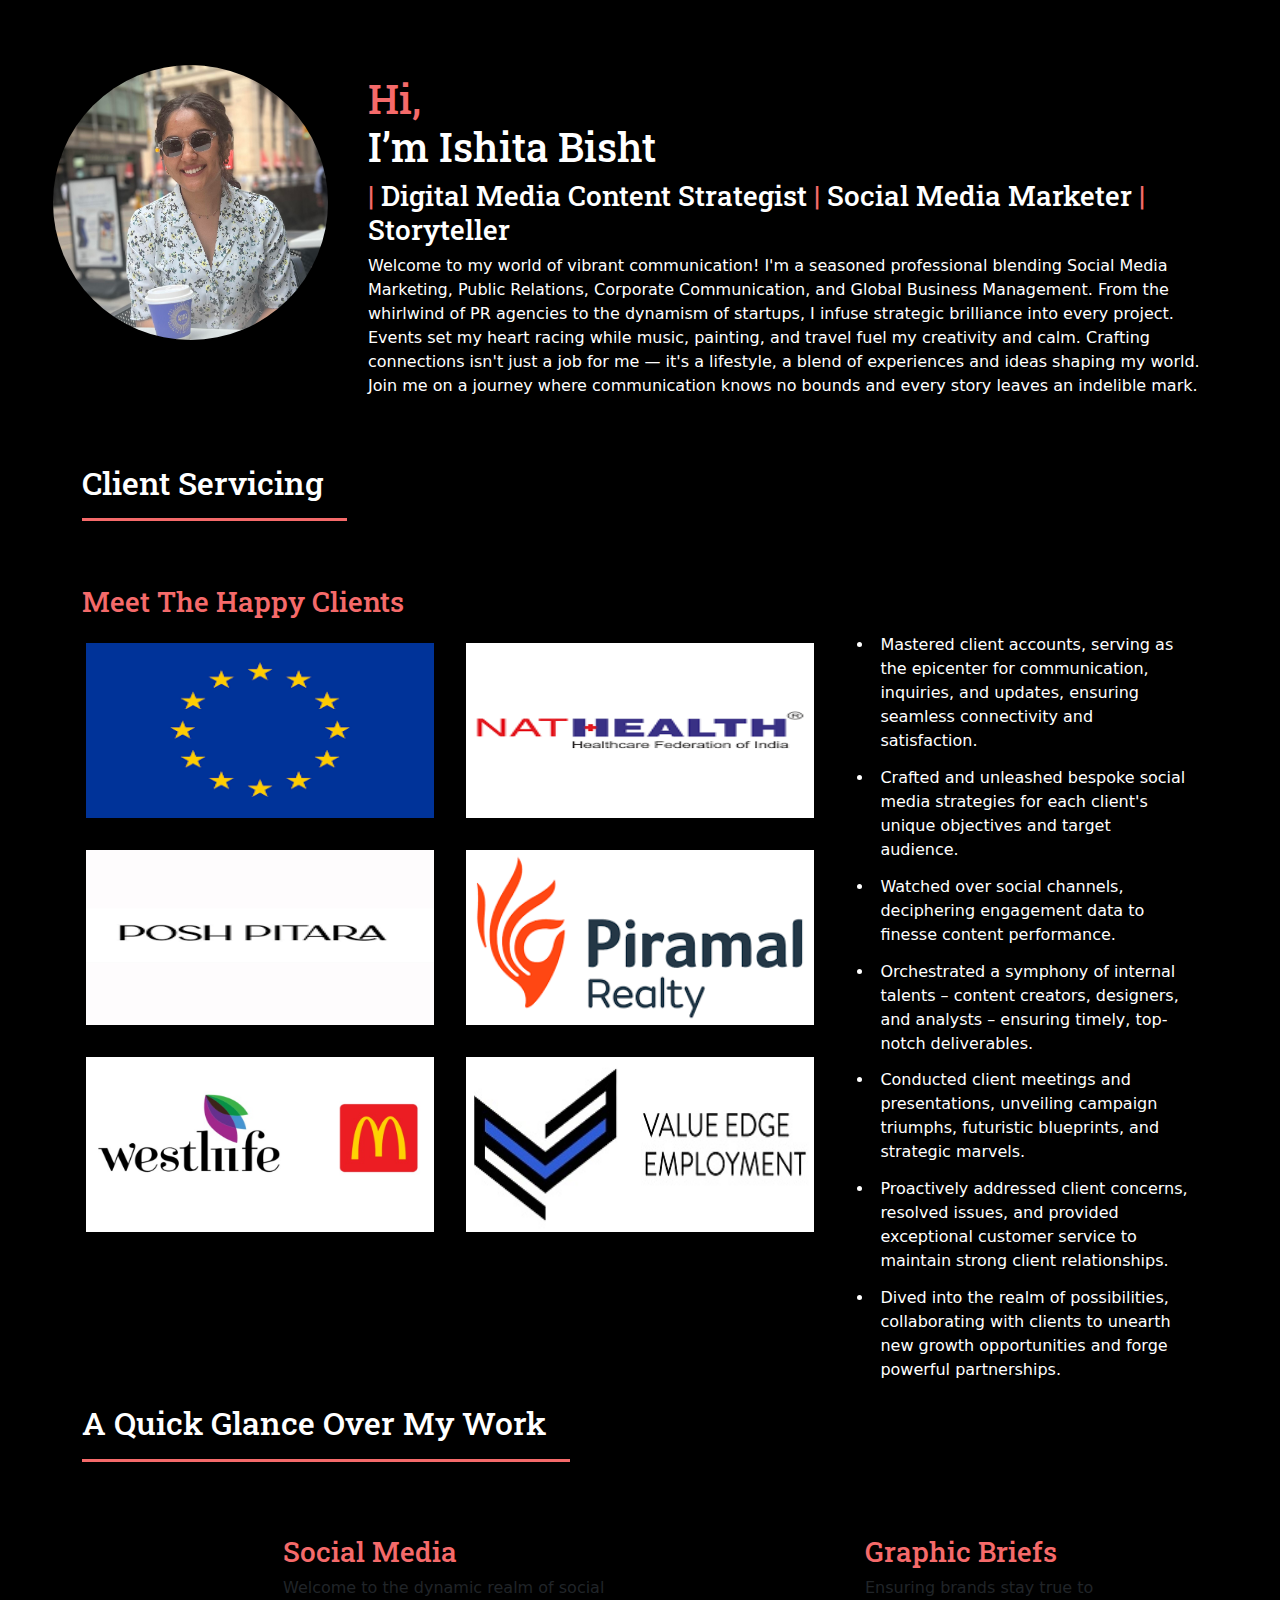
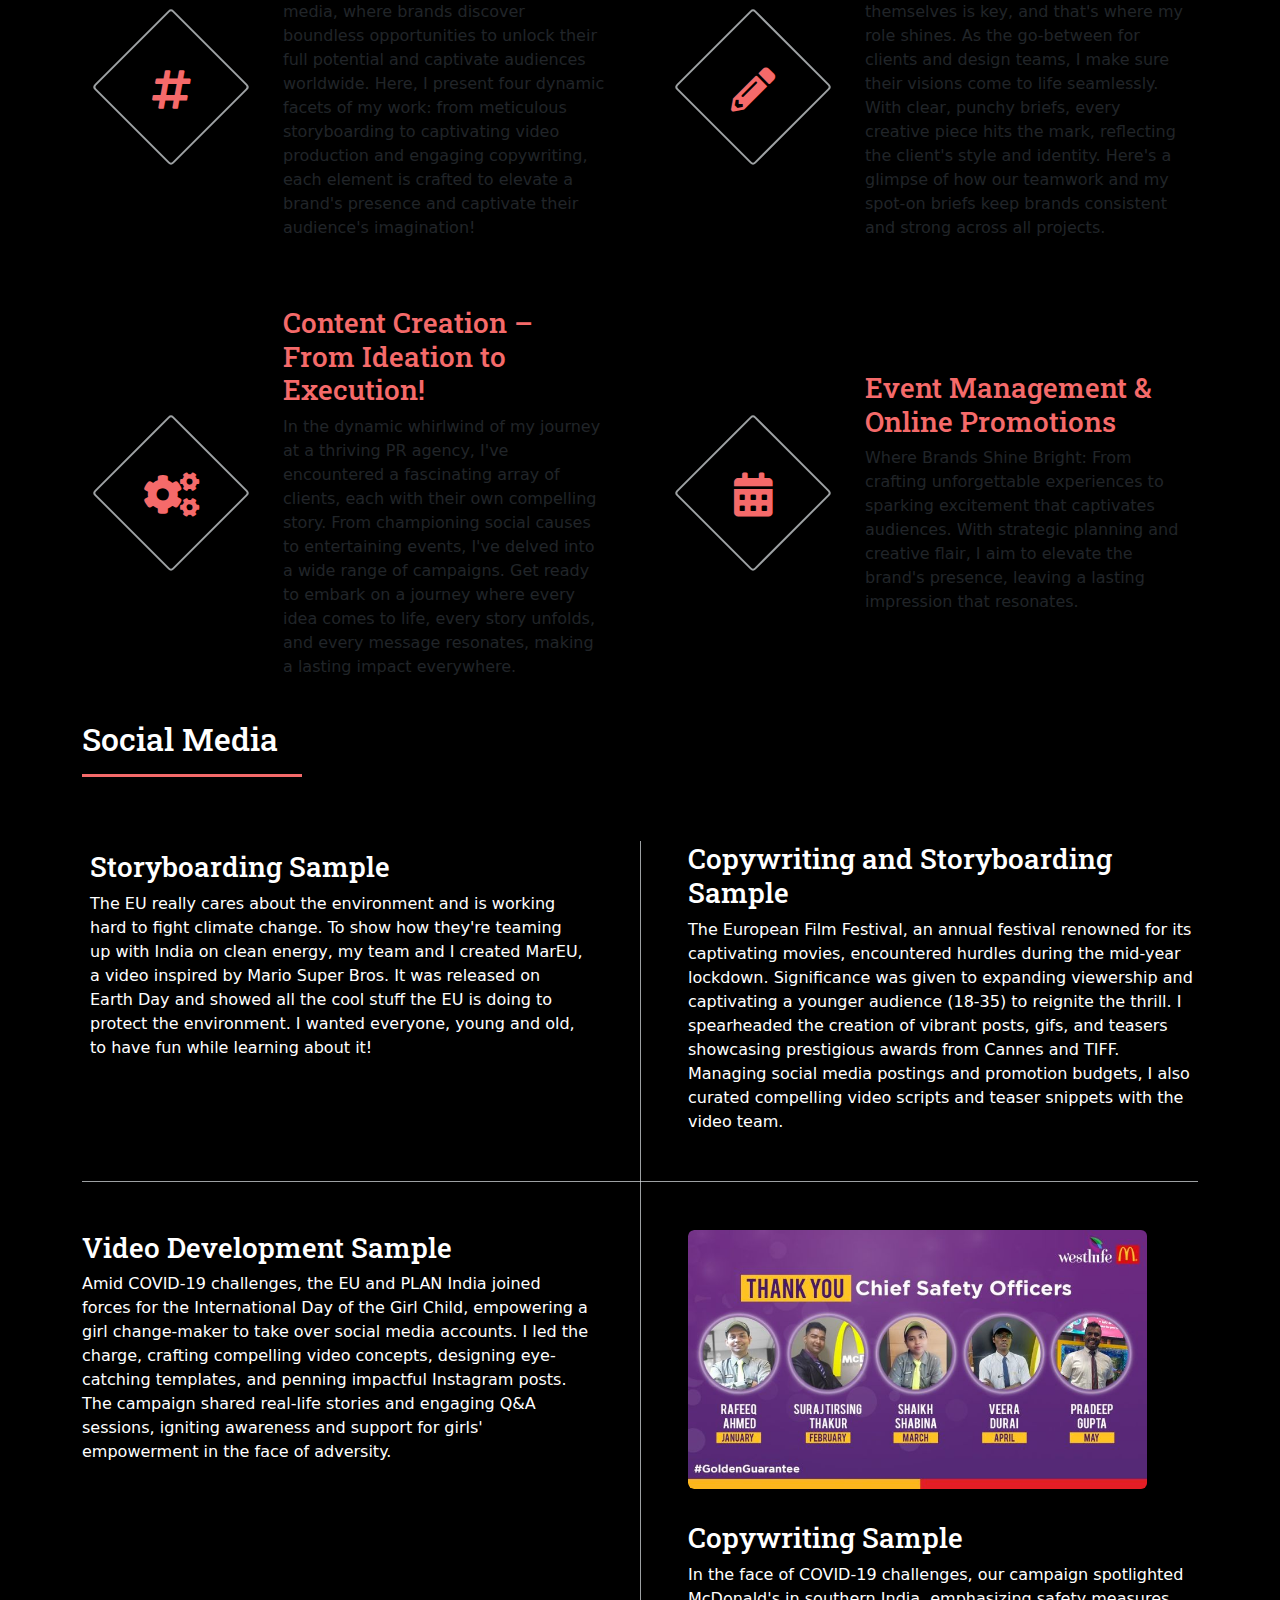
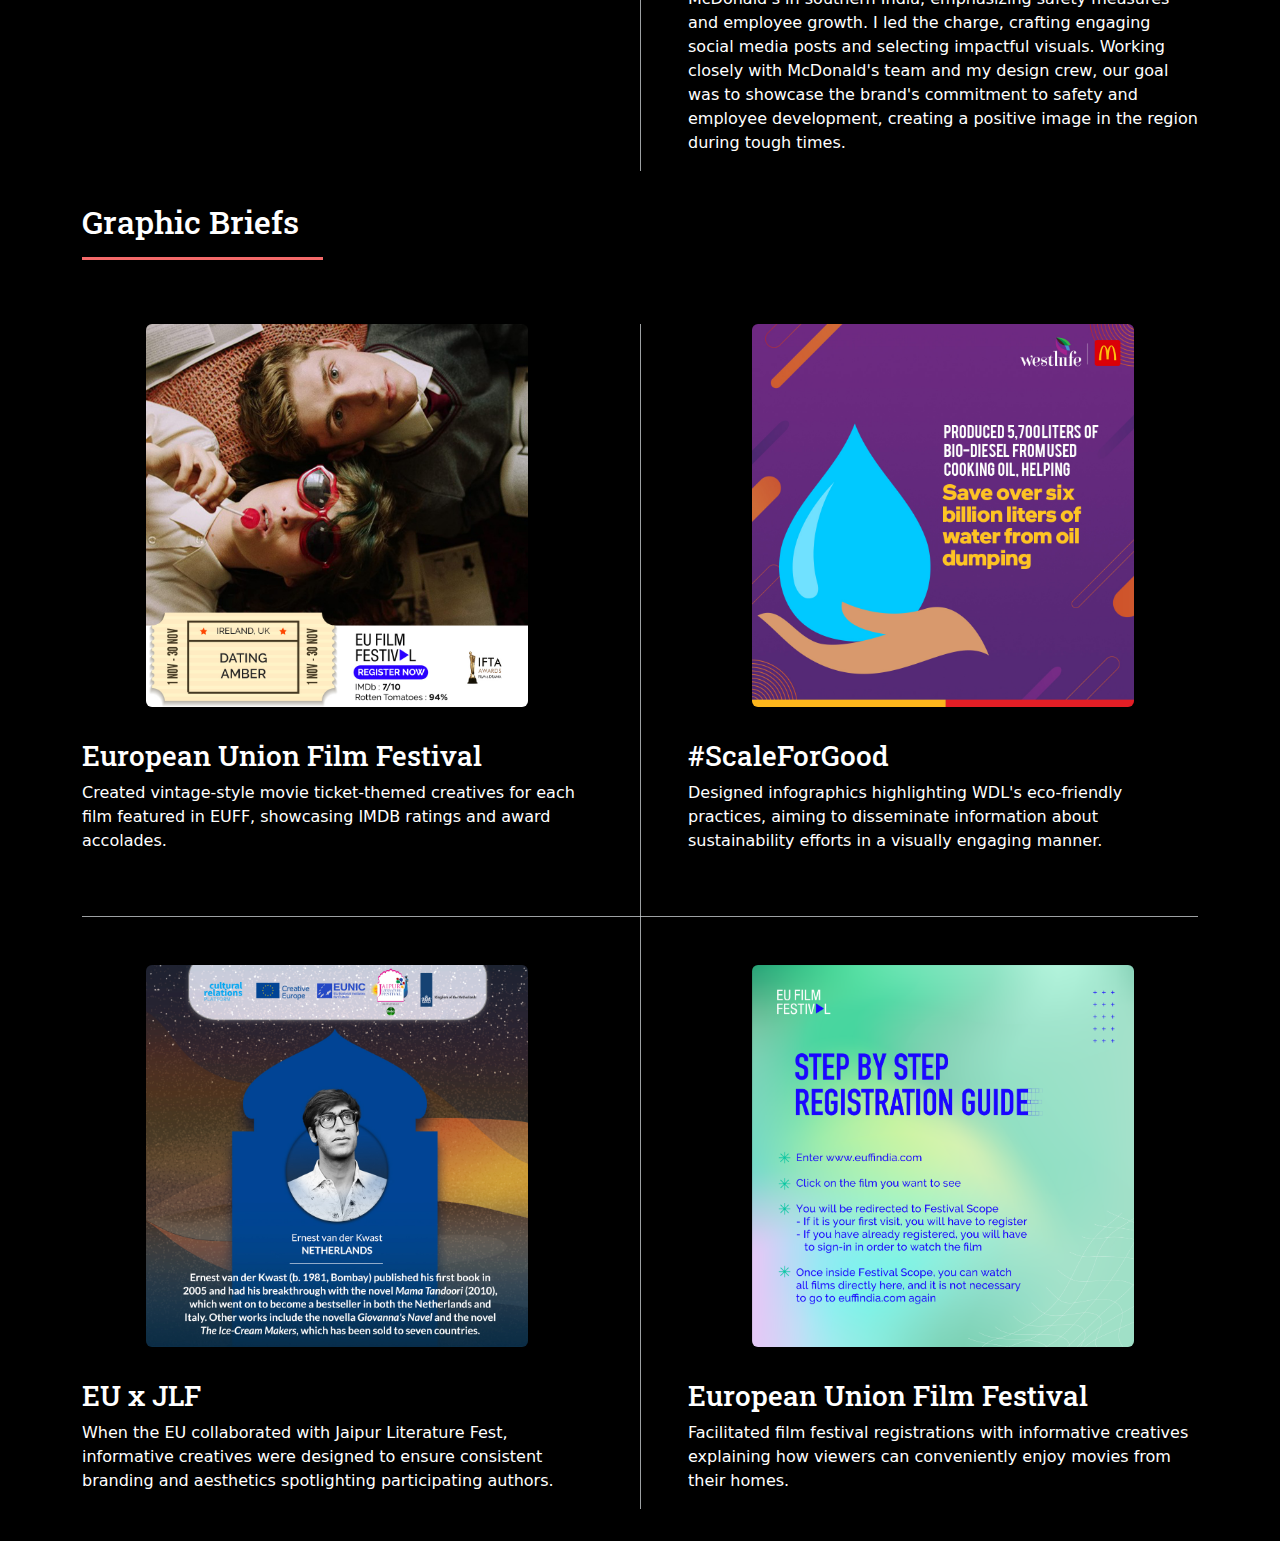
==== commit 96c241b2: "layout fixes" ====
--- a/index.html
+++ b/index.html
@@ -202,6 +202,64 @@
 					<!-- Add more rows for additional clients if needed -->
 
 				</div>
+			</section>
+
+			<!-- Section - Quick Glance Over My Work -->
+			<section>
+				<div class="container">
+					<header class="major">
+						<h2>A Quick Glance Over My Work</h2>
+					</header>
+					<div class="features">
+						<article class="card p-2 socialMedia-card myWorkArticleCard" href="#socialMedia" onclick="scrollToSection('socialMedia')">
+					
+							<span class="icon solid fa-hashtag"></span>
+							<div class="content">
+								<h3>Social Media</h3>
+								<p>Welcome to the dynamic realm of social media, where brands discover boundless
+									opportunities to unlock their full potential and captivate audiences worldwide.
+									Here, I present four dynamic facets of my work: from meticulous storyboarding to
+									captivating video production and engaging copywriting, each element is crafted
+									to elevate a brand's presence and captivate their audience's imagination!</p>
+							</div>
+							
+							
+						</article>
+						<article class="card p-2 Graphicbrief-card myWorkArticleCard" href="#graphicBrief" onclick="scrollToSection('graphicBrief')">
+							<span class="icon solid fa-pencil-alt"></span>
+							<div class="content">
+								<h3>Graphic Briefs </h3>
+								<p>Ensuring brands stay true to themselves is key, and that's where my role shines.
+									As the go-between for clients and design teams, I make sure their visions come
+									to life seamlessly. With clear, punchy briefs, every creative piece hits the
+									mark, reflecting the client's style and identity. Here's a glimpse of how our
+									teamwork and my spot-on briefs keep brands consistent and strong across all
+									projects.</p>
+							</div>
+						</article>
+						<article class="card p-2 contentManagement-card myWorkArticleCard" onclick="navigateTo('contentCreation.html')">
+							<span class="icon solid fa-cogs"></span>
+							<div class="content">
+								<h3>Content Creation – From Ideation to Execution!</h3>
+								<p>In the dynamic whirlwind of my journey at a thriving PR agency, I've encountered a fascinating array of clients, each
+									with their own compelling story. From championing social causes to entertaining events, I've delved into a wide
+									range of campaigns. Get ready to embark on a journey where every idea comes to life, every story unfolds, and every
+									message resonates, making a lasting impact everywhere.</p>
+								</div>
+						</article>
+						<article class="card p-2 eventManagement-card myWorkArticleCard" onclick="navigateTo('event.html')">
+							<span class="icon solid fa-calendar-alt"></span>
+							<div class="content">
+								<h3>Event Management & Online Promotions</h3>
+								<p>Where Brands Shine Bright: From crafting unforgettable experiences to sparking
+									excitement that captivates audiences. With strategic planning and creative
+									flair, I aim to elevate the brand's presence, leaving a lasting impression that
+									resonates.</p>
+							</div>
+						</article>
+					</div>
+				</div>
+				
 			</section>
 
 			<!-- Social Media Section -->
@@ -315,60 +373,7 @@
 						</div>
 					</section>
 
-					<!-- Section - Quick Glance Over My Work -->
-					<section>
-						<header class="major">
-							<h2>A Quick Glance Over My Work</h2>
-						</header>
-						<div class="features">
-							<article class="card p-2 socialMedia-card myWorkArticleCard" href="#socialMedia" onclick="scrollToSection('socialMedia')">
-						
-								<span class="icon solid fa-hashtag"></span>
-								<div class="content">
-									<h3>Social Media</h3>
-									<p>Welcome to the dynamic realm of social media, where brands discover boundless
-										opportunities to unlock their full potential and captivate audiences worldwide.
-										Here, I present four dynamic facets of my work: from meticulous storyboarding to
-										captivating video production and engaging copywriting, each element is crafted
-										to elevate a brand's presence and captivate their audience's imagination!</p>
-								</div>
-								
-								
-							</article>
-							<article class="card p-2 Graphicbrief-card myWorkArticleCard" href="#graphicBrief" onclick="scrollToSection('graphicBrief')">
-								<span class="icon solid fa-pencil-alt"></span>
-								<div class="content">
-									<h3>Graphic Briefs </h3>
-									<p>Ensuring brands stay true to themselves is key, and that's where my role shines.
-										As the go-between for clients and design teams, I make sure their visions come
-										to life seamlessly. With clear, punchy briefs, every creative piece hits the
-										mark, reflecting the client's style and identity. Here's a glimpse of how our
-										teamwork and my spot-on briefs keep brands consistent and strong across all
-										projects.</p>
-								</div>
-							</article>
-							<article class="card p-2 contentManagement-card myWorkArticleCard" onclick="navigateTo('contentCreation.html')">
-								<span class="icon solid fa-cogs"></span>
-								<div class="content">
-									<h3>Content Creation – From Ideation to Execution!</h3>
-									<p>In the dynamic whirlwind of my journey at a thriving PR agency, I've encountered a fascinating array of clients, each
-										with their own compelling story. From championing social causes to entertaining events, I've delved into a wide
-										range of campaigns. Get ready to embark on a journey where every idea comes to life, every story unfolds, and every
-										message resonates, making a lasting impact everywhere.</p>
-									</div>
-							</article>
-							<article class="card p-2 eventManagement-card myWorkArticleCard" onclick="navigateTo('event.html')">
-								<span class="icon solid fa-calendar-alt"></span>
-								<div class="content">
-									<h3>Event Management & Online Promotions</h3>
-									<p>Where Brands Shine Bright: From crafting unforgettable experiences to sparking
-										excitement that captivates audiences. With strategic planning and creative
-										flair, I aim to elevate the brand's presence, leaving a lasting impression that
-										resonates.</p>
-								</div>
-							</article>
-						</div>
-					</section>
+					
 
 				</div>
 
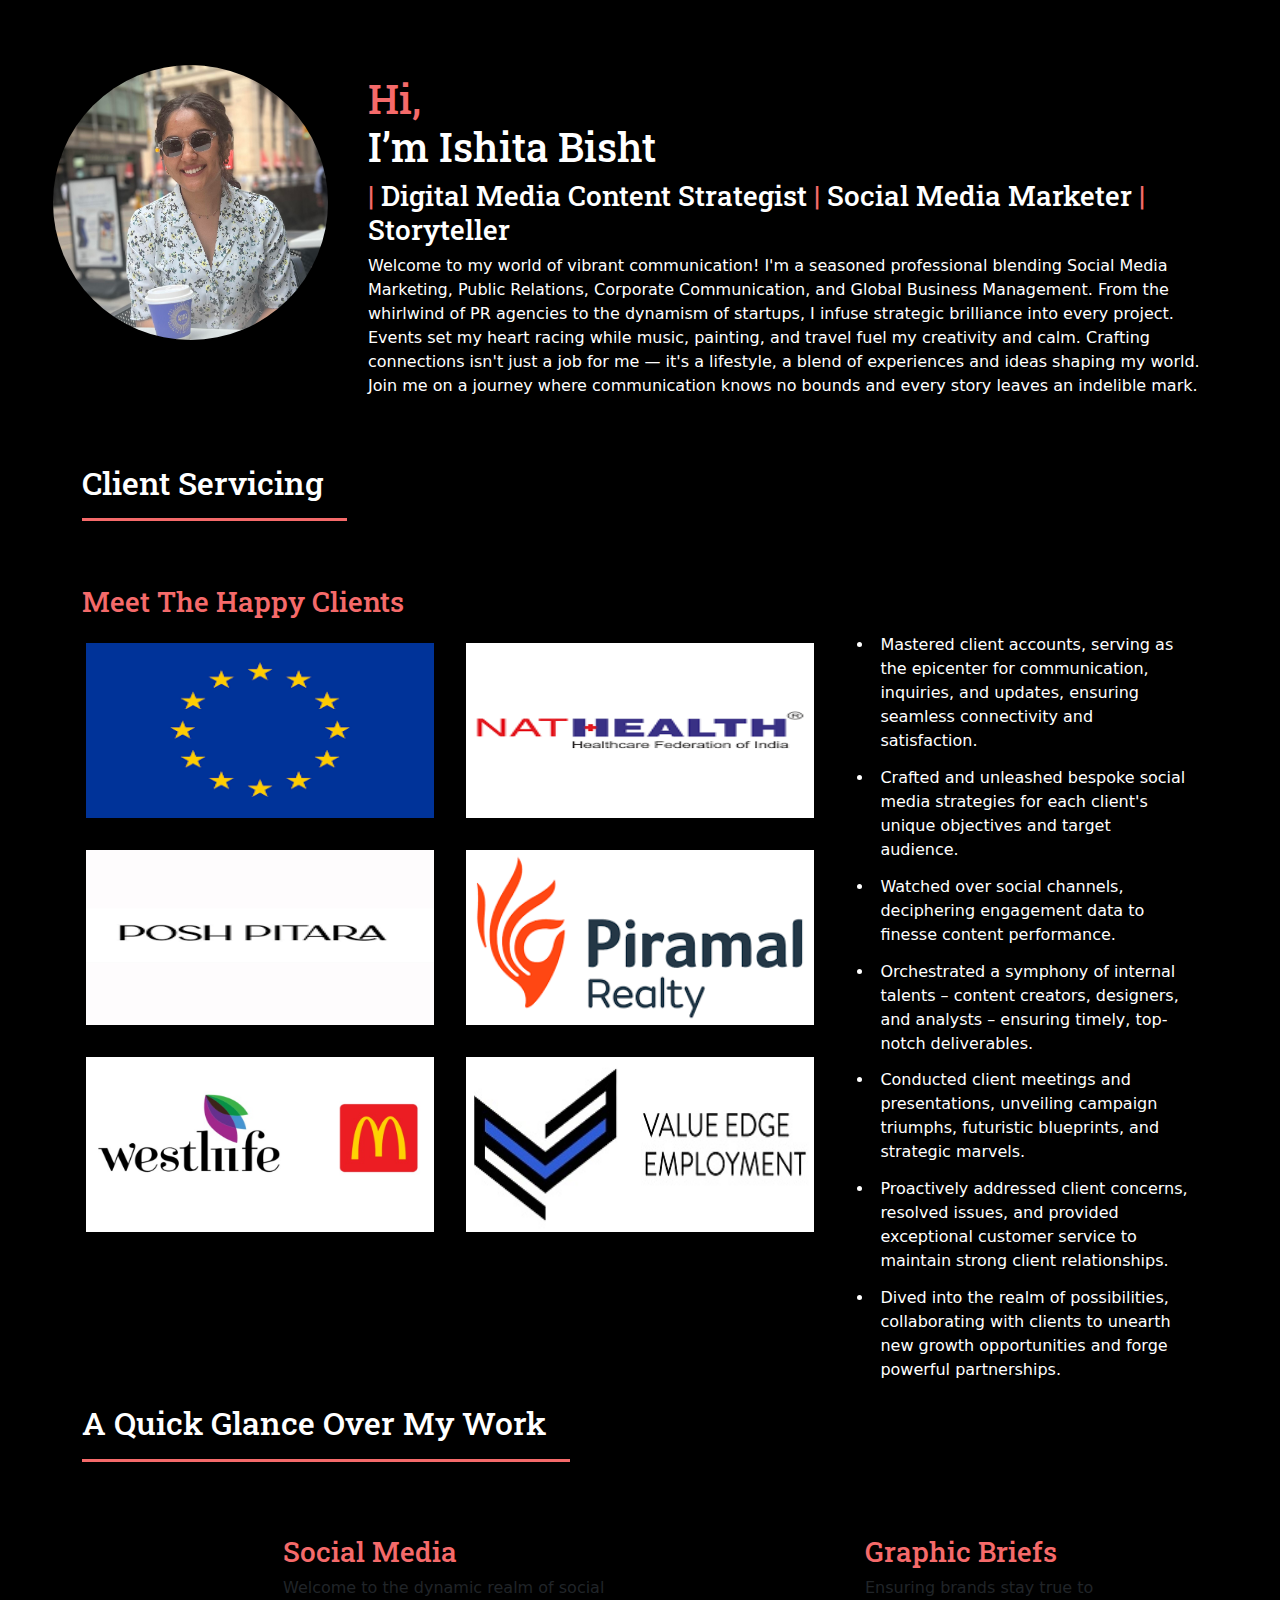
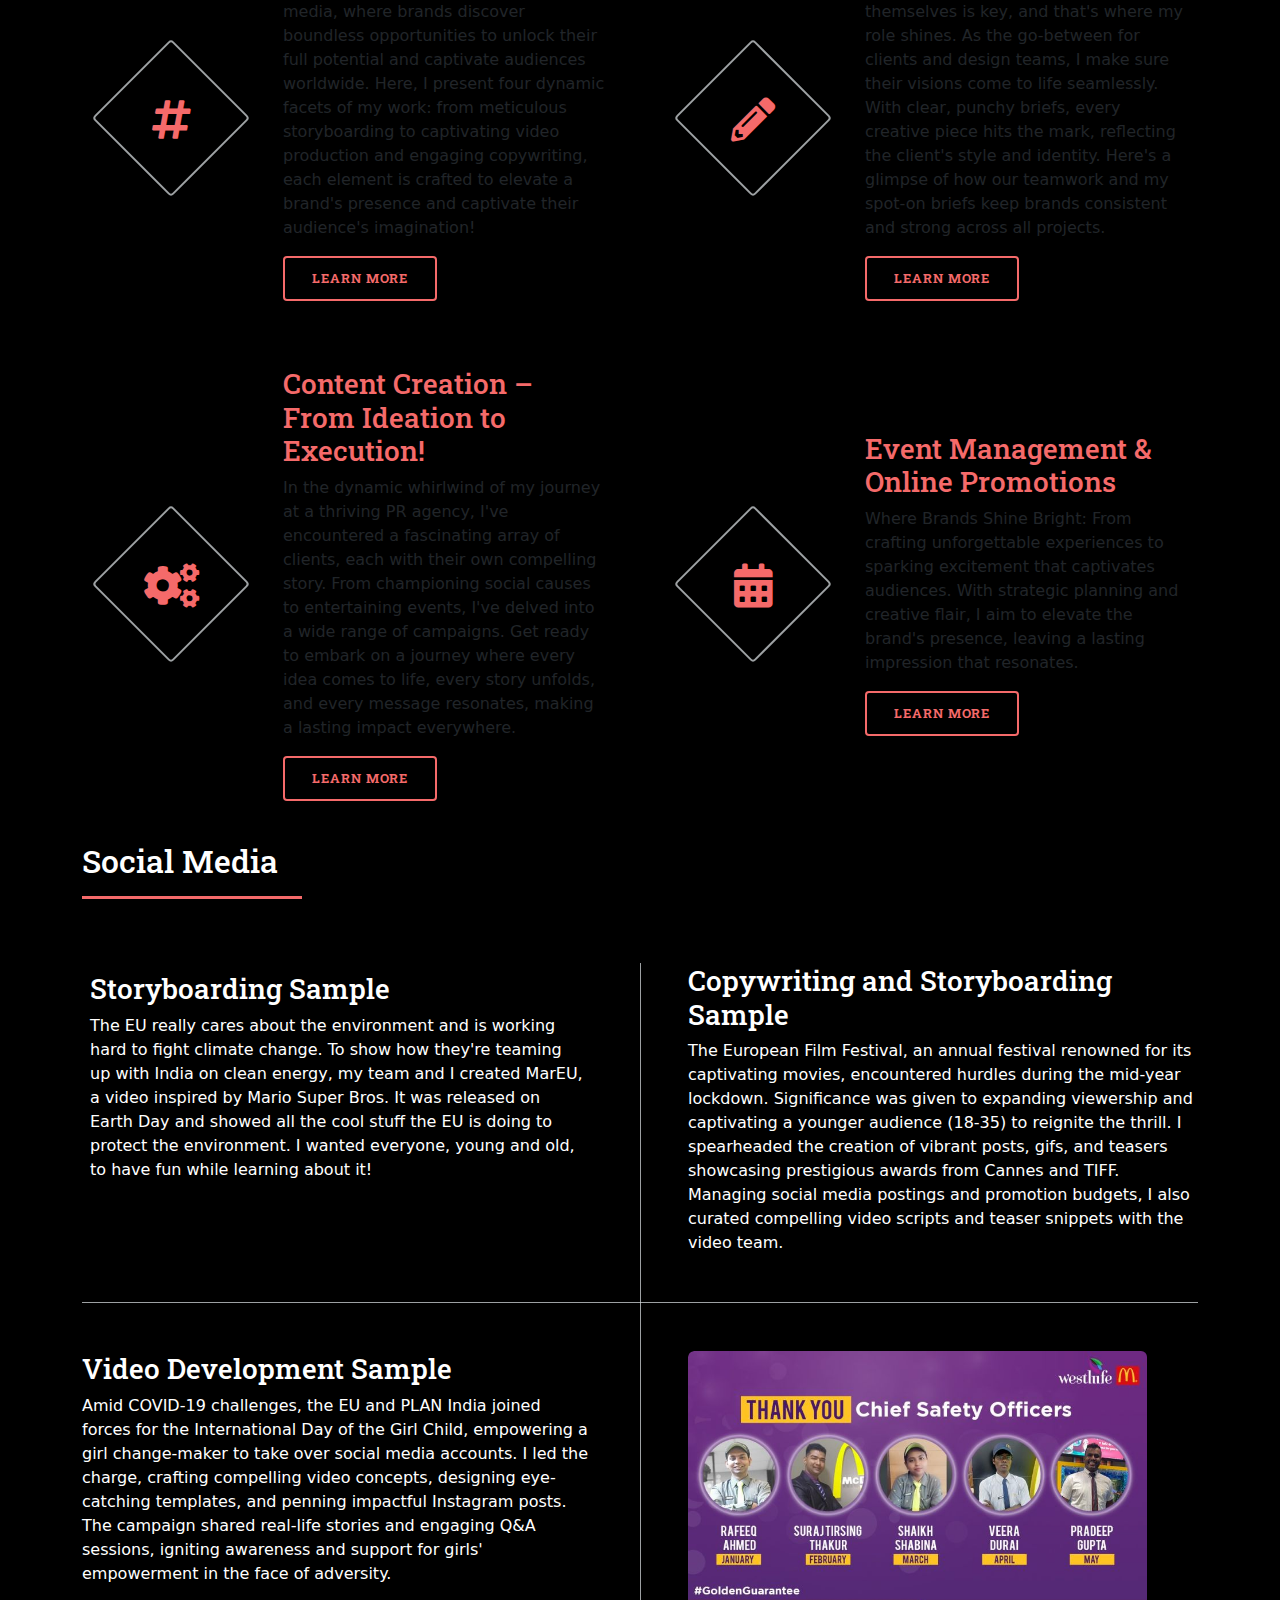
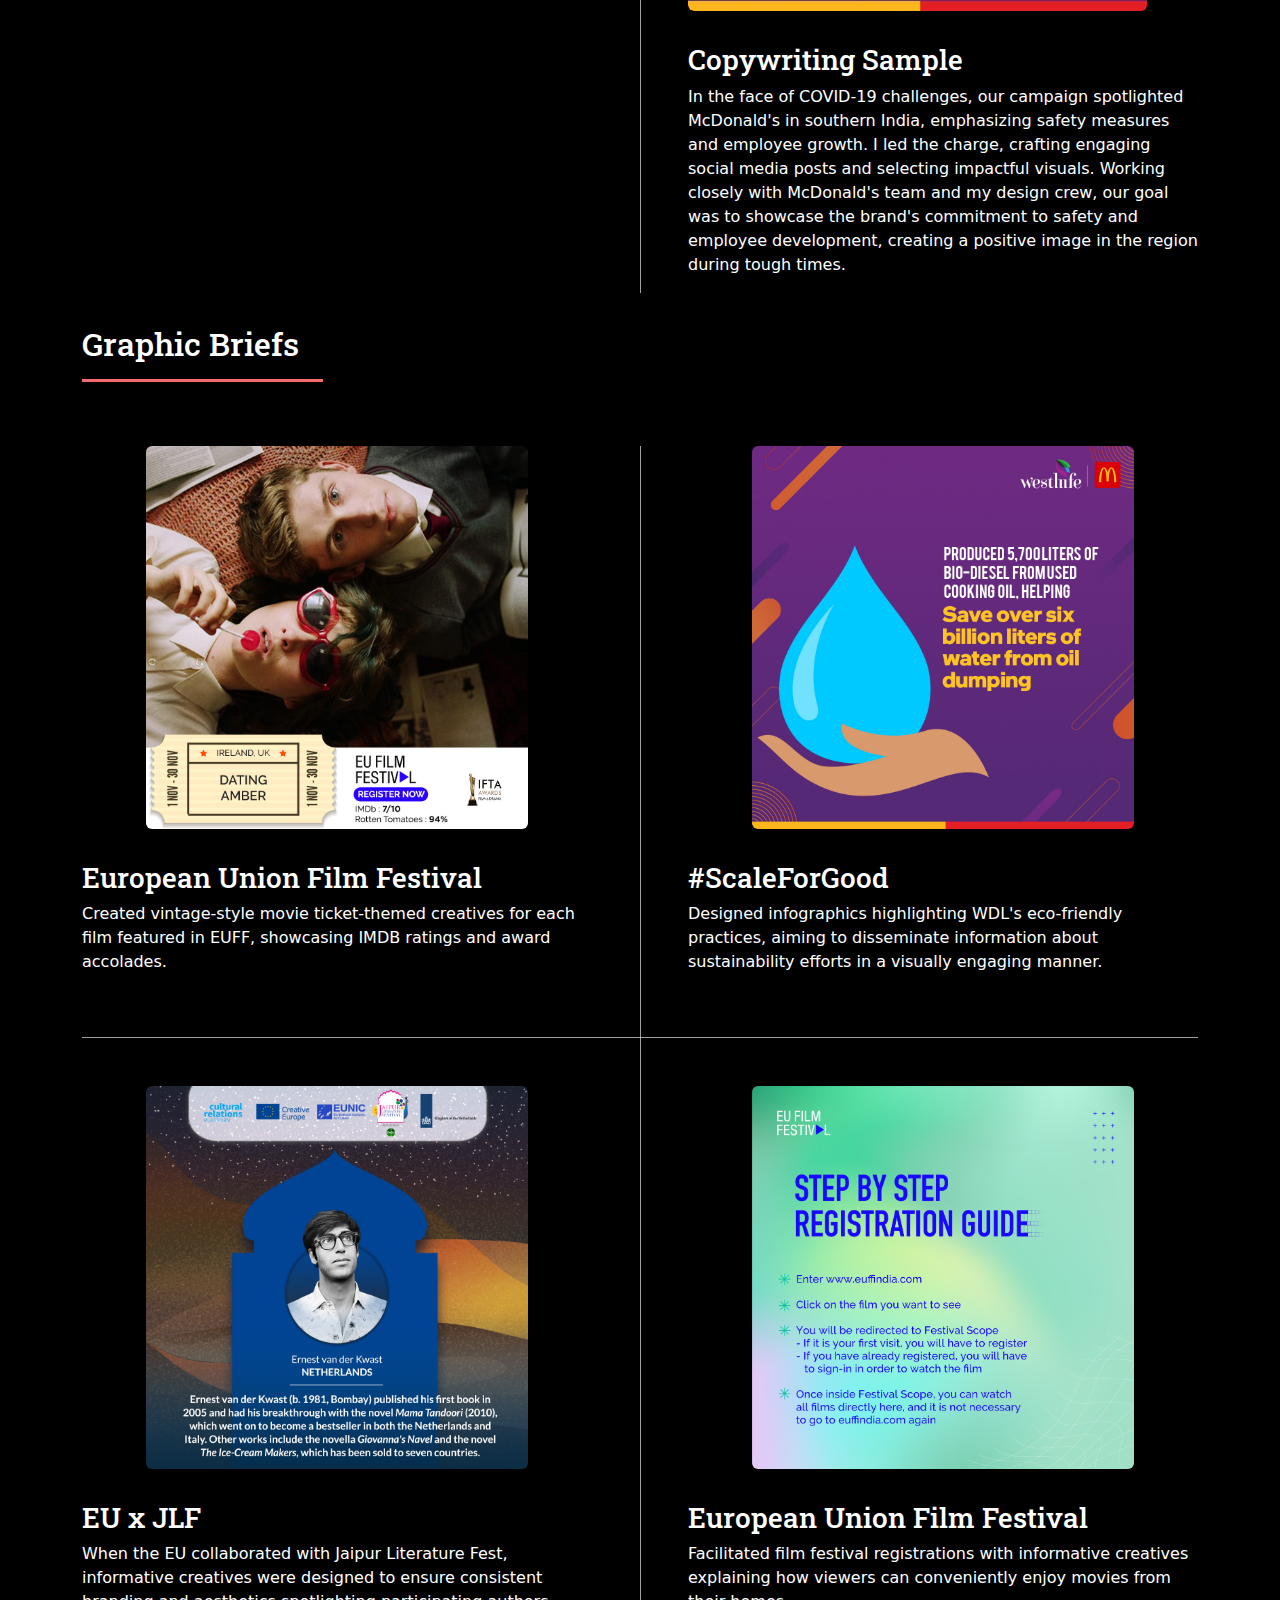
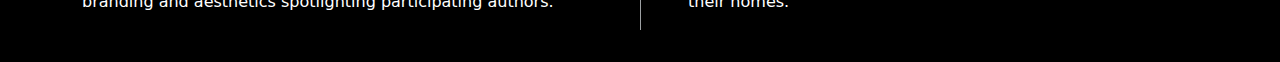
==== commit 30d8921a: "Final Changes" ====
--- a/index.html
+++ b/index.html
@@ -221,6 +221,10 @@
 									Here, I present four dynamic facets of my work: from meticulous storyboarding to
 									captivating video production and engaging copywriting, each element is crafted
 									to elevate a brand's presence and captivate their audience's imagination!</p>
+									<ul class="actions">
+										<li><a class="button">Learn More</a></li>
+									</ul>
+									
 							</div>
 							
 							
@@ -235,6 +239,9 @@
 									mark, reflecting the client's style and identity. Here's a glimpse of how our
 									teamwork and my spot-on briefs keep brands consistent and strong across all
 									projects.</p>
+									<ul class="actions">
+										<li><a class="button">Learn More</a></li>
+									</ul>
 							</div>
 						</article>
 						<article class="card p-2 contentManagement-card myWorkArticleCard" onclick="navigateTo('contentCreation.html')">
@@ -245,6 +252,9 @@
 									with their own compelling story. From championing social causes to entertaining events, I've delved into a wide
 									range of campaigns. Get ready to embark on a journey where every idea comes to life, every story unfolds, and every
 									message resonates, making a lasting impact everywhere.</p>
+									<ul class="actions">
+										<li><a class="button">Learn More</a></li>
+									</ul>
 								</div>
 						</article>
 						<article class="card p-2 eventManagement-card myWorkArticleCard" onclick="navigateTo('event.html')">
@@ -255,6 +265,9 @@
 									excitement that captivates audiences. With strategic planning and creative
 									flair, I aim to elevate the brand's presence, leaving a lasting impression that
 									resonates.</p>
+									<ul class="actions">
+										<li><a class="button">Learn More</a></li>
+									</ul>
 							</div>
 						</article>
 					</div>
@@ -298,7 +311,6 @@
 								reignite the thrill. I spearheaded the creation of vibrant posts, gifs, and teasers showcasing prestigious awards
 								from Cannes and TIFF. Managing social media postings and promotion budgets, I also curated compelling video scripts
 								and teaser snippets with the video team.</p>
-
 						</article>
 						<article>
 							<a href="https://www.instagram.com/p/CU5A7CZFeb8/">
--- a/assets/css/main.css
+++ b/assets/css/main.css
@@ -2312,7 +2312,7 @@
   #facebook .Embed,
   ._aand,
   .Content.EmbedFrame,
-  .instagram-media.instagram-media-rendered {
+  #socialMedia .instagram-media.instagram-media-rendered {
     height: 300px !important;
   }
   .Embed .Header,
@@ -2458,4 +2458,13 @@
   }
   .font-size-18 {
     font-size: 18px !important;
-  }+  }
+  .home-icon {
+    border: 2px solid var(--primary-accent-color);
+    border-radius: 50%; /* This makes the border circular */
+    padding: 5px; /* Adjust padding as needed */
+    color: var(--primary-accent-color); /* Set the color of the icon */
+    font-size: 24px;
+    margin: 0 15px;
+    cursor: pointer;
+}
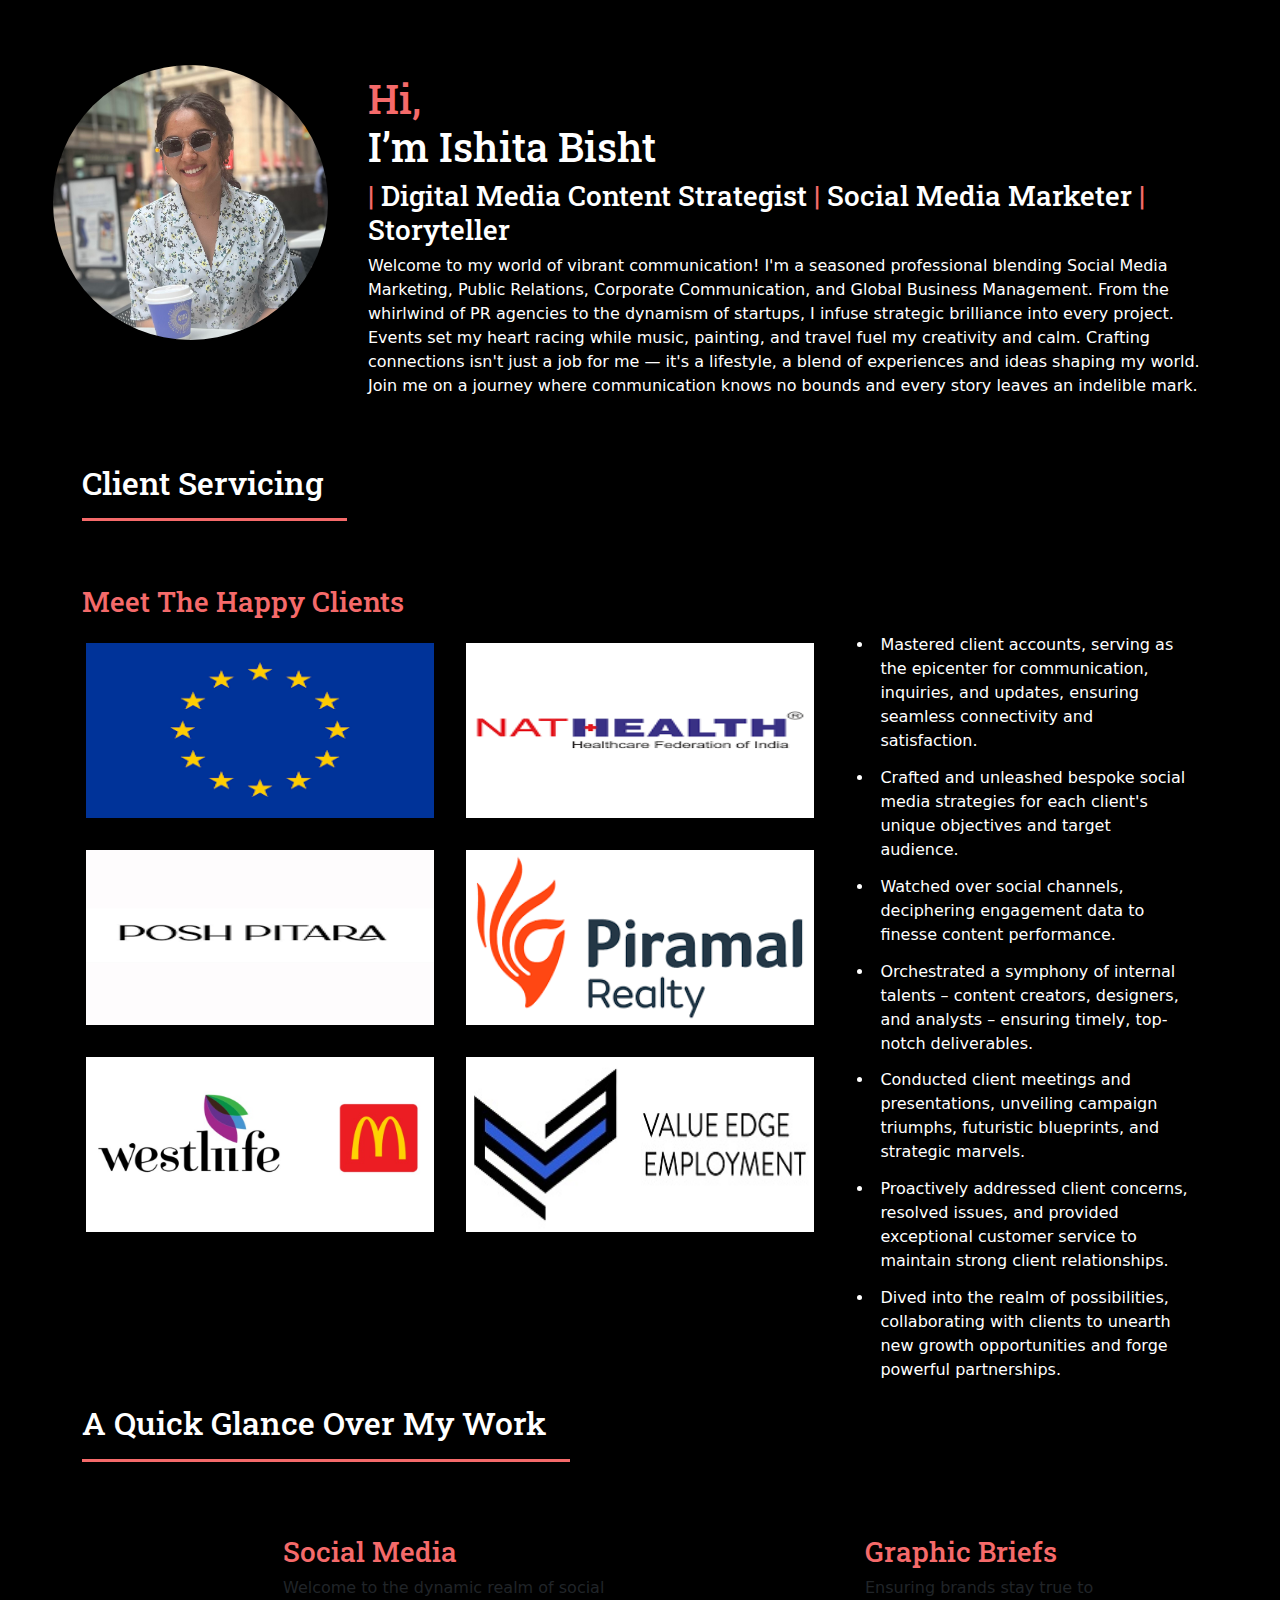
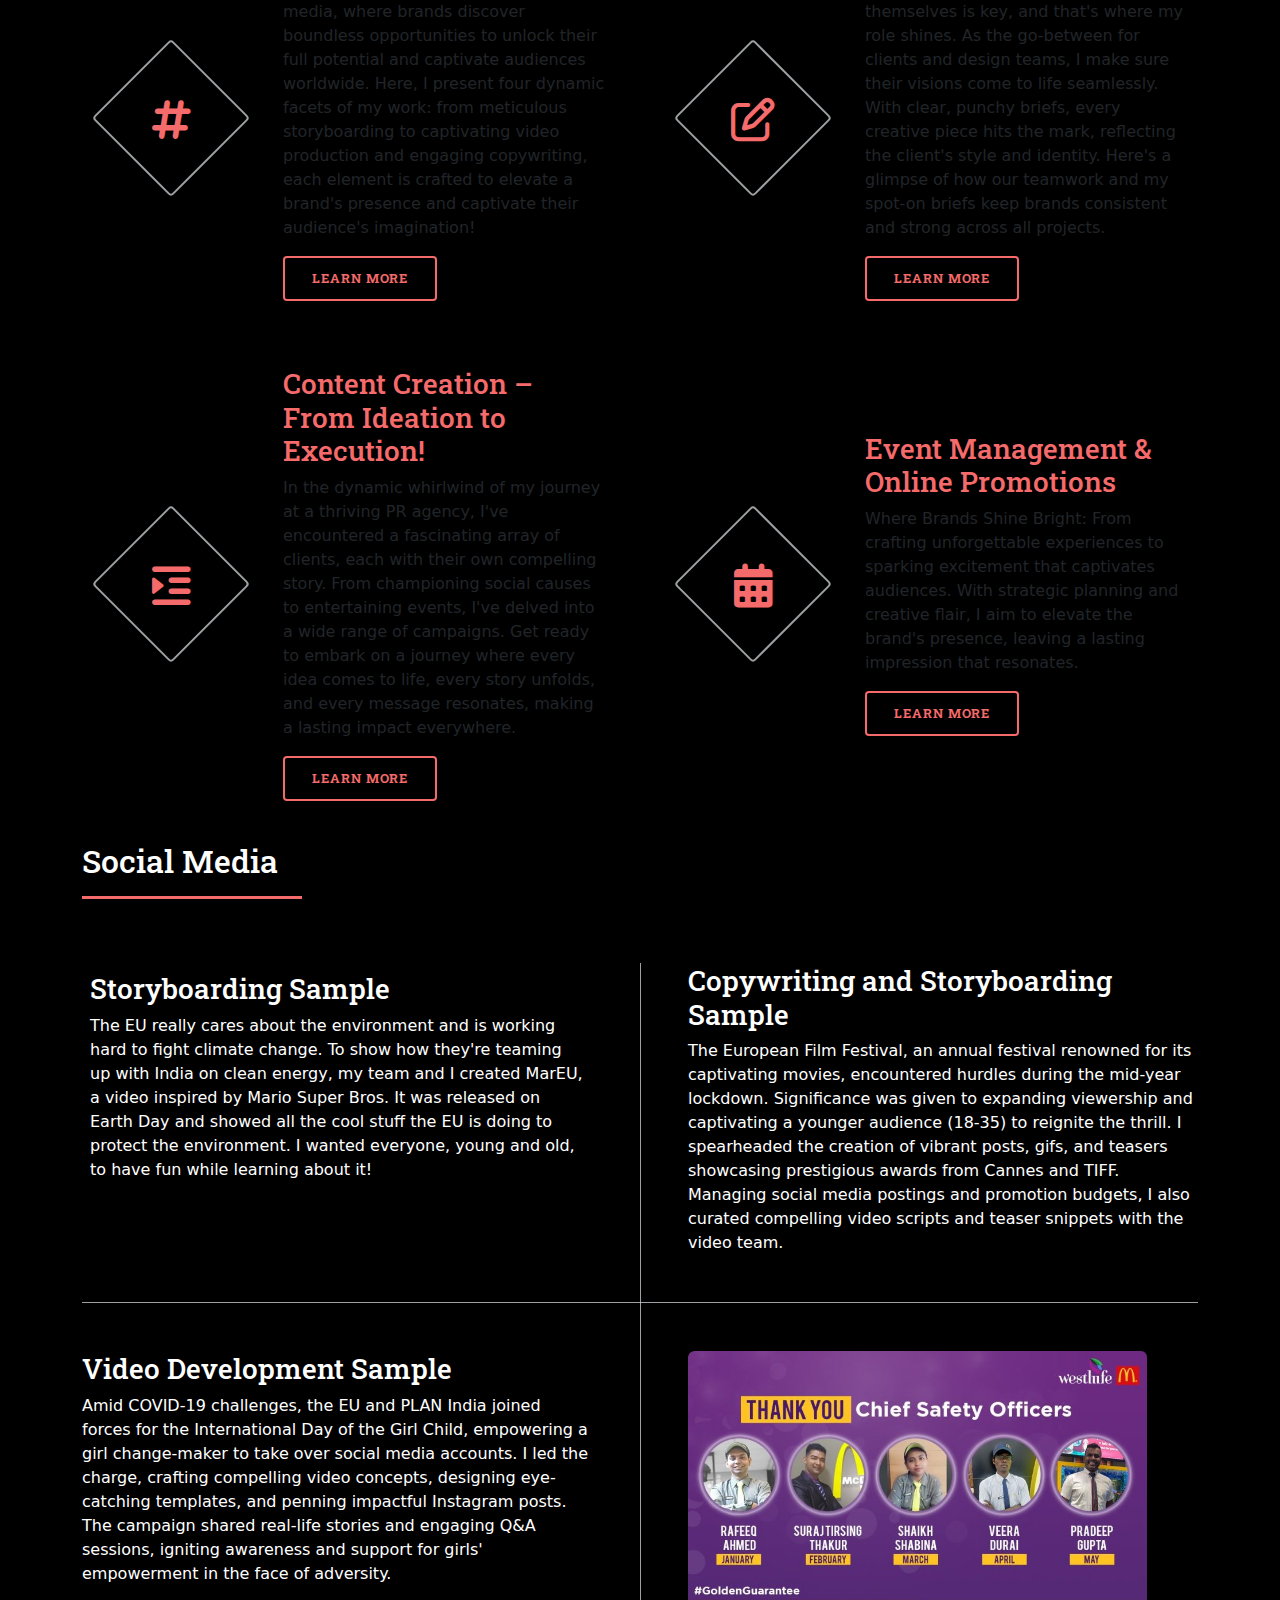
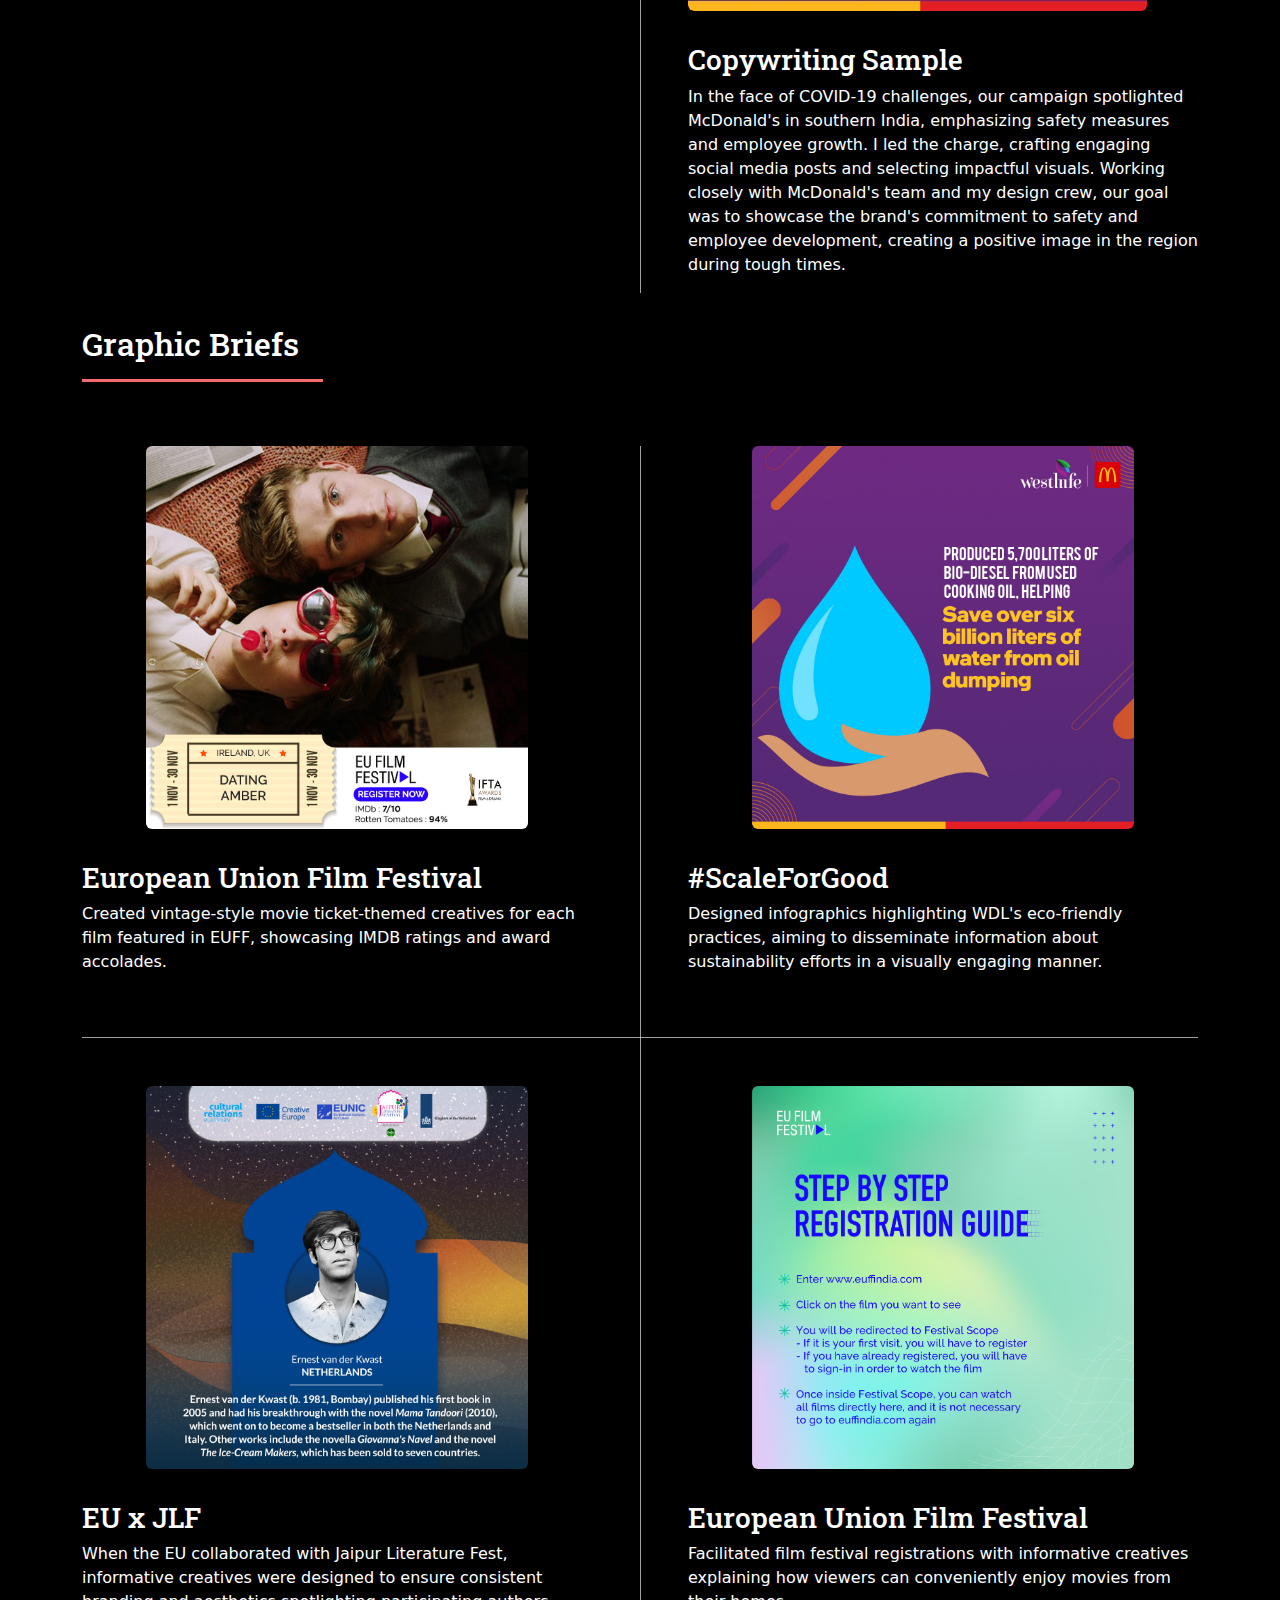
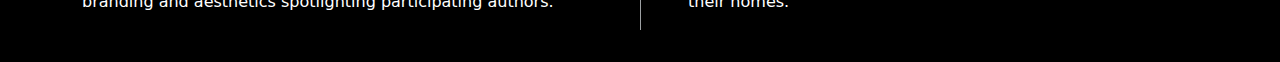
==== commit c5636dd1: "4k Fix" ====
--- a/index.html
+++ b/index.html
@@ -15,6 +15,7 @@
 	<link href="https://cdn.jsdelivr.net/npm/bootstrap@5.3.0-alpha1/dist/css/bootstrap.min.css" rel="stylesheet">
 	<!-- Bootstrap JavaScript (optional, if you need Bootstrap's JavaScript features) -->
 	<script src="https://cdn.jsdelivr.net/npm/bootstrap@5.3.0-alpha1/dist/js/bootstrap.bundle.min.js"></script>
+	<link rel="stylesheet" href="https://cdnjs.cloudflare.com/ajax/libs/font-awesome/6.0.0-beta3/css/all.min.css" integrity="sha384-..." crossorigin="anonymous">
 
 </head>
 
@@ -46,8 +47,8 @@
 						<div class="description-container p-0">
 							<div class="header">
 								<div class="header-content-description row">
-									<div class="col-md-3 card">
-										<div class="image-container">
+									<div class="col-md-5 col-lg-4 col-xl-3 card">
+										<div class="image-container" style="margin: 0 auto;">
 											<img src="images/poster.jpg" class="rounded-circle" alt="Circular Image">
 										</div>
 										<div class="pt-3">
@@ -59,7 +60,7 @@
 										</div>
 
 									</div>
-									<div class="col-md-9">
+									<div class="col-md-7 col-lg-8 col-xl-9">
 										<div class="header-content-about-description">
 											<h1><span class="color-accent">Hi, </span> <br>I’m Ishita Bisht<br /></h1>
 											<h3 class="profile-designation"><span class="color-accent"><br class="d-block d-sm-none">|</span>
@@ -122,7 +123,7 @@
 					<div class="row">
 						<h3 class="color-accent">Meet The Happy Clients</h3>
 						<!-- Client Logos -->
-						<div class="col-lg-8 col-md-8 col-sm-12 mb-4">
+						<div class="col-lg-8 col-md-6 col-sm-12 mb-4">
 							<div class="row justify-content-around">
 								<div class="col-xs-12 col-md-6 col-lg-6 col-xl-6 p-3">
 									<div class="client-logo">
@@ -177,7 +178,7 @@
 						</div>
 
 						<!-- Bullet Points -->
-						<div class="col-lg-4 col-md-4 col-sm-12">
+						<div class="col-lg-4 col-md-6 col-sm-12">
 							<div class="bullet-point-container">
 								<ul>
 									<li>Mastered client accounts, serving as the epicenter for communication, inquiries,
@@ -230,7 +231,7 @@
 							
 						</article>
 						<article class="card p-2 Graphicbrief-card myWorkArticleCard" href="#graphicBrief" onclick="scrollToSection('graphicBrief')">
-							<span class="icon solid fa-pencil-alt"></span>
+							<span class="icon fa-pen-to-square"></span>
 							<div class="content">
 								<h3>Graphic Briefs </h3>
 								<p>Ensuring brands stay true to themselves is key, and that's where my role shines.
@@ -245,7 +246,7 @@
 							</div>
 						</article>
 						<article class="card p-2 contentManagement-card myWorkArticleCard" onclick="navigateTo('contentCreation.html')">
-							<span class="icon solid fa-cogs"></span>
+							<span class="icon fa-indent"></span>
 							<div class="content">
 								<h3>Content Creation – From Ideation to Execution!</h3>
 								<p>In the dynamic whirlwind of my journey at a thriving PR agency, I've encountered a fascinating array of clients, each
--- a/assets/css/main.css
+++ b/assets/css/main.css
@@ -1792,7 +1792,20 @@
       .posts article .image img {
         display: block;
         width: 100%; }
-  @media screen and (min-width: 1681px) {
+      /* Possible Roll Back for 4K screens Starts*/
+      .posts article {
+        width: calc(50% - 6em);
+      }
+
+      .posts article:nth-last-child(3) {
+        margin-bottom: 6em;
+      }
+
+      .posts article:nth-child(2n + 1):before {
+        display: none;
+      }
+      /* Possible Roll Back for 4K screens Ends*/
+  /* @media screen and (min-width: 1681px) {
     .posts article:nth-child(3n + 1):before {
       display: none; }
     .posts article:nth-child(3n + 1):after {
@@ -1802,7 +1815,7 @@
       .posts article:nth-last-child(1):before, .posts article:nth-last-child(2):before, .posts article:nth-last-child(3):before {
         height: 100%; }
       .posts article:nth-last-child(1):after, .posts article:nth-last-child(2):after, .posts article:nth-last-child(3):after {
-        display: none; } }
+        display: none; } } */
   @media screen and (max-width: 1680px) {
     .posts article {
       width: calc(50% - 6em); }
@@ -2377,6 +2390,9 @@
     .profile-designation {
       font-size: 18px !important;
     }
+    .myWorkArticleCard .actions {
+      justify-content: center;
+    }
   }
 
   .card {
@@ -2468,3 +2484,9 @@
     margin: 0 15px;
     cursor: pointer;
 }
+#projectContainer .instagram-media {
+  pointer-events: all;
+}
+.fa-indent:before {
+  font-weight: 900 !important;
+}